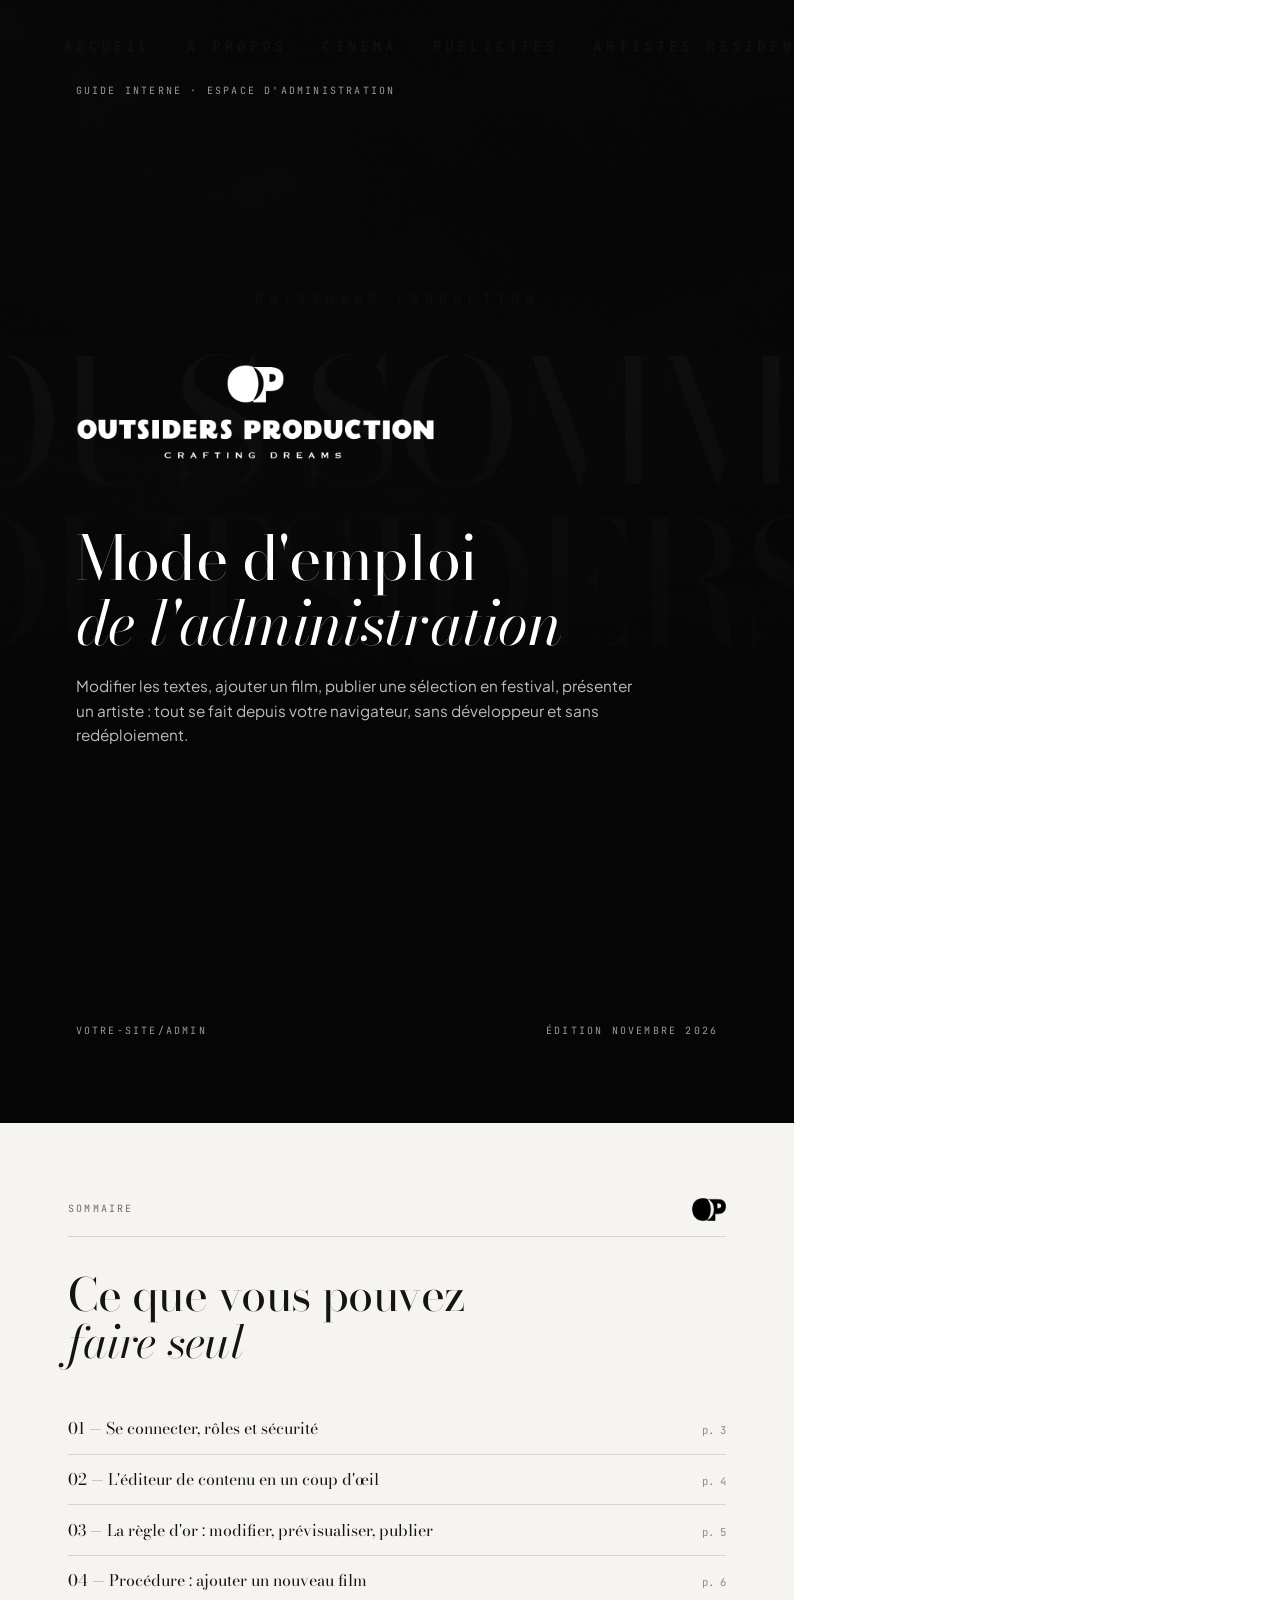
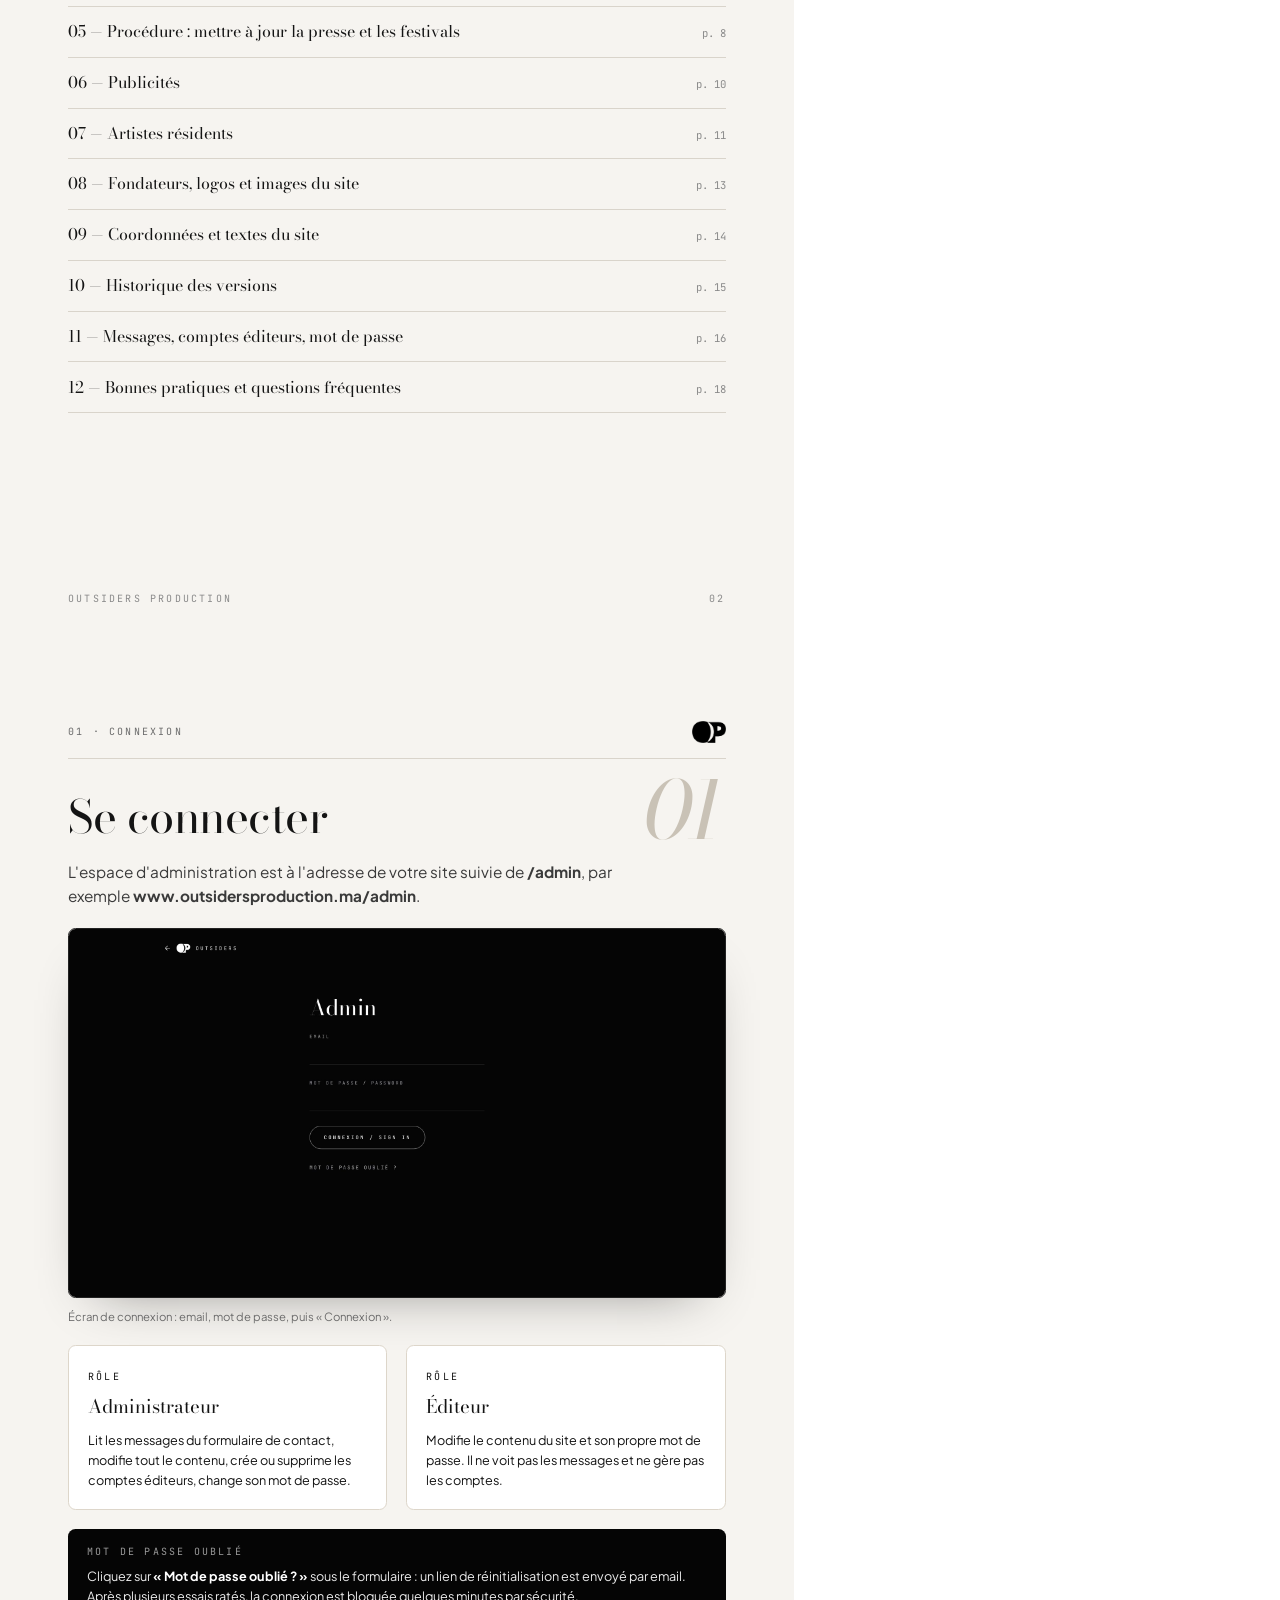
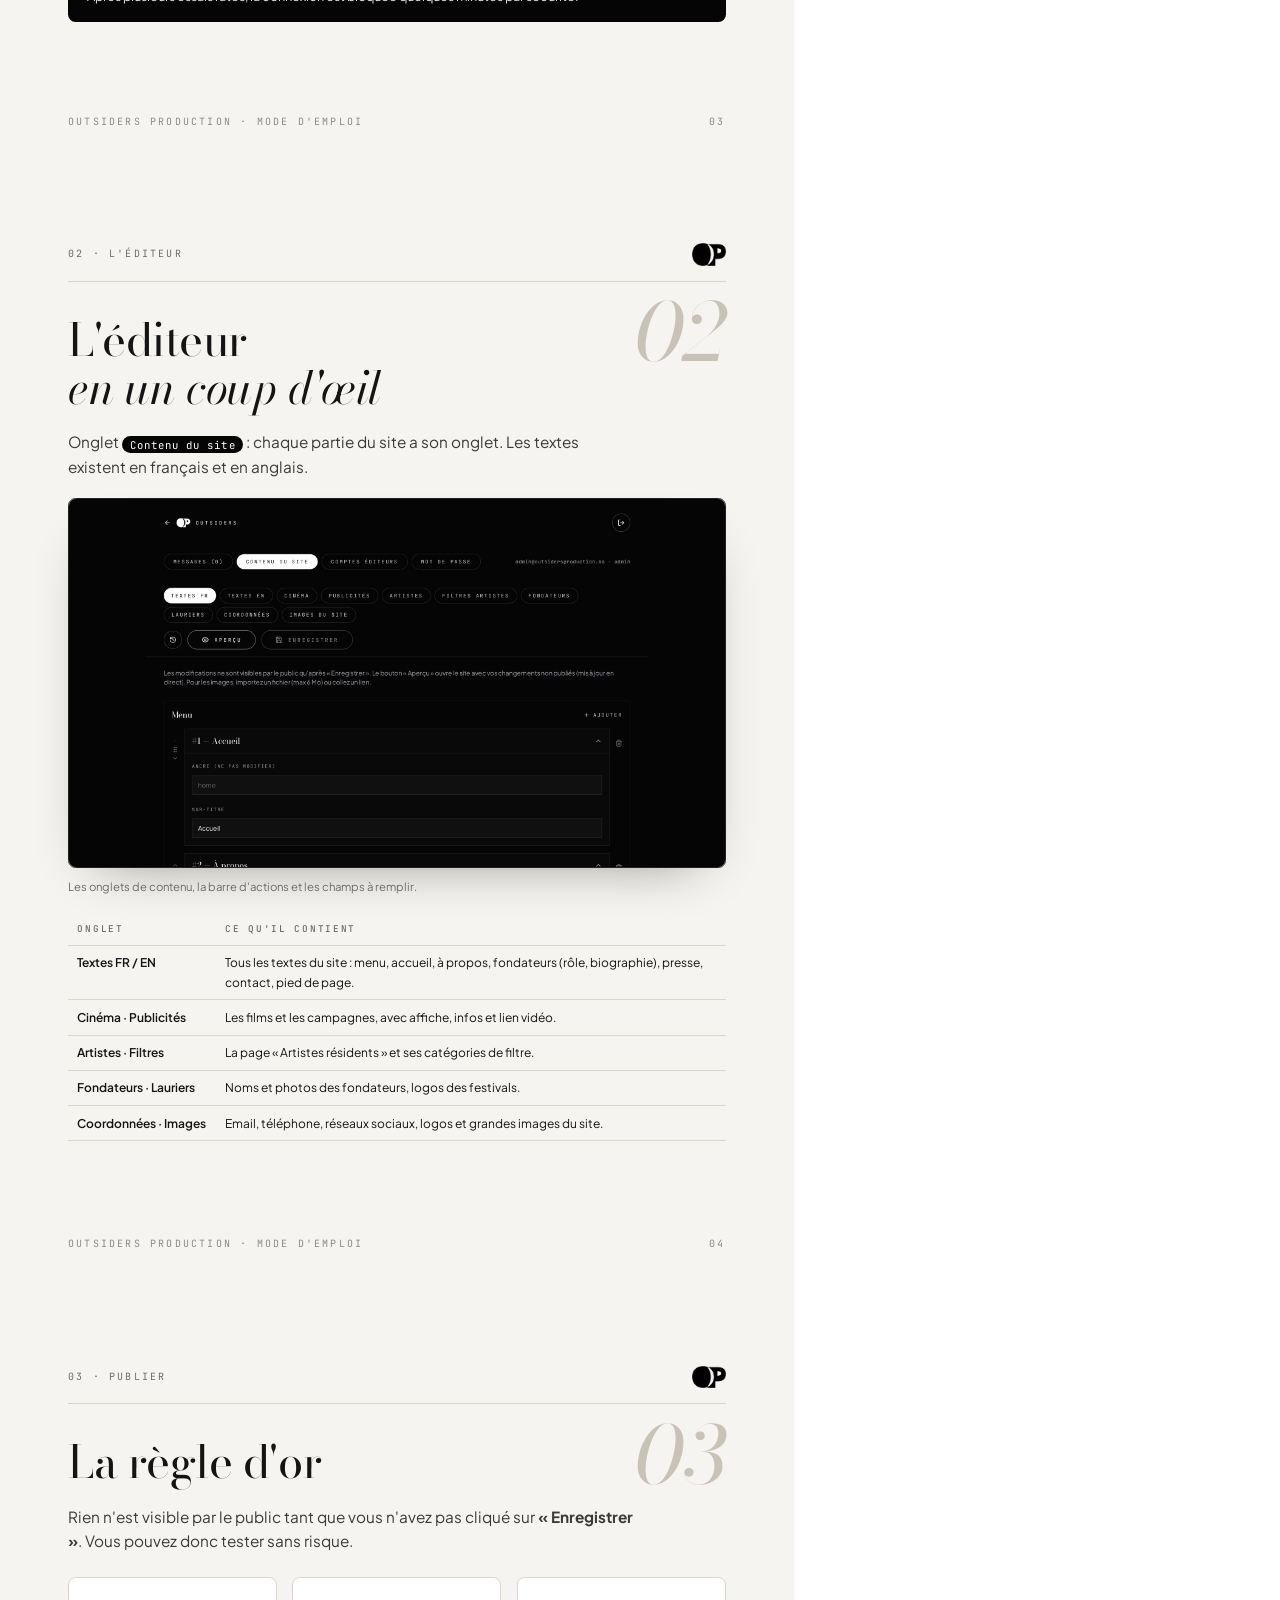
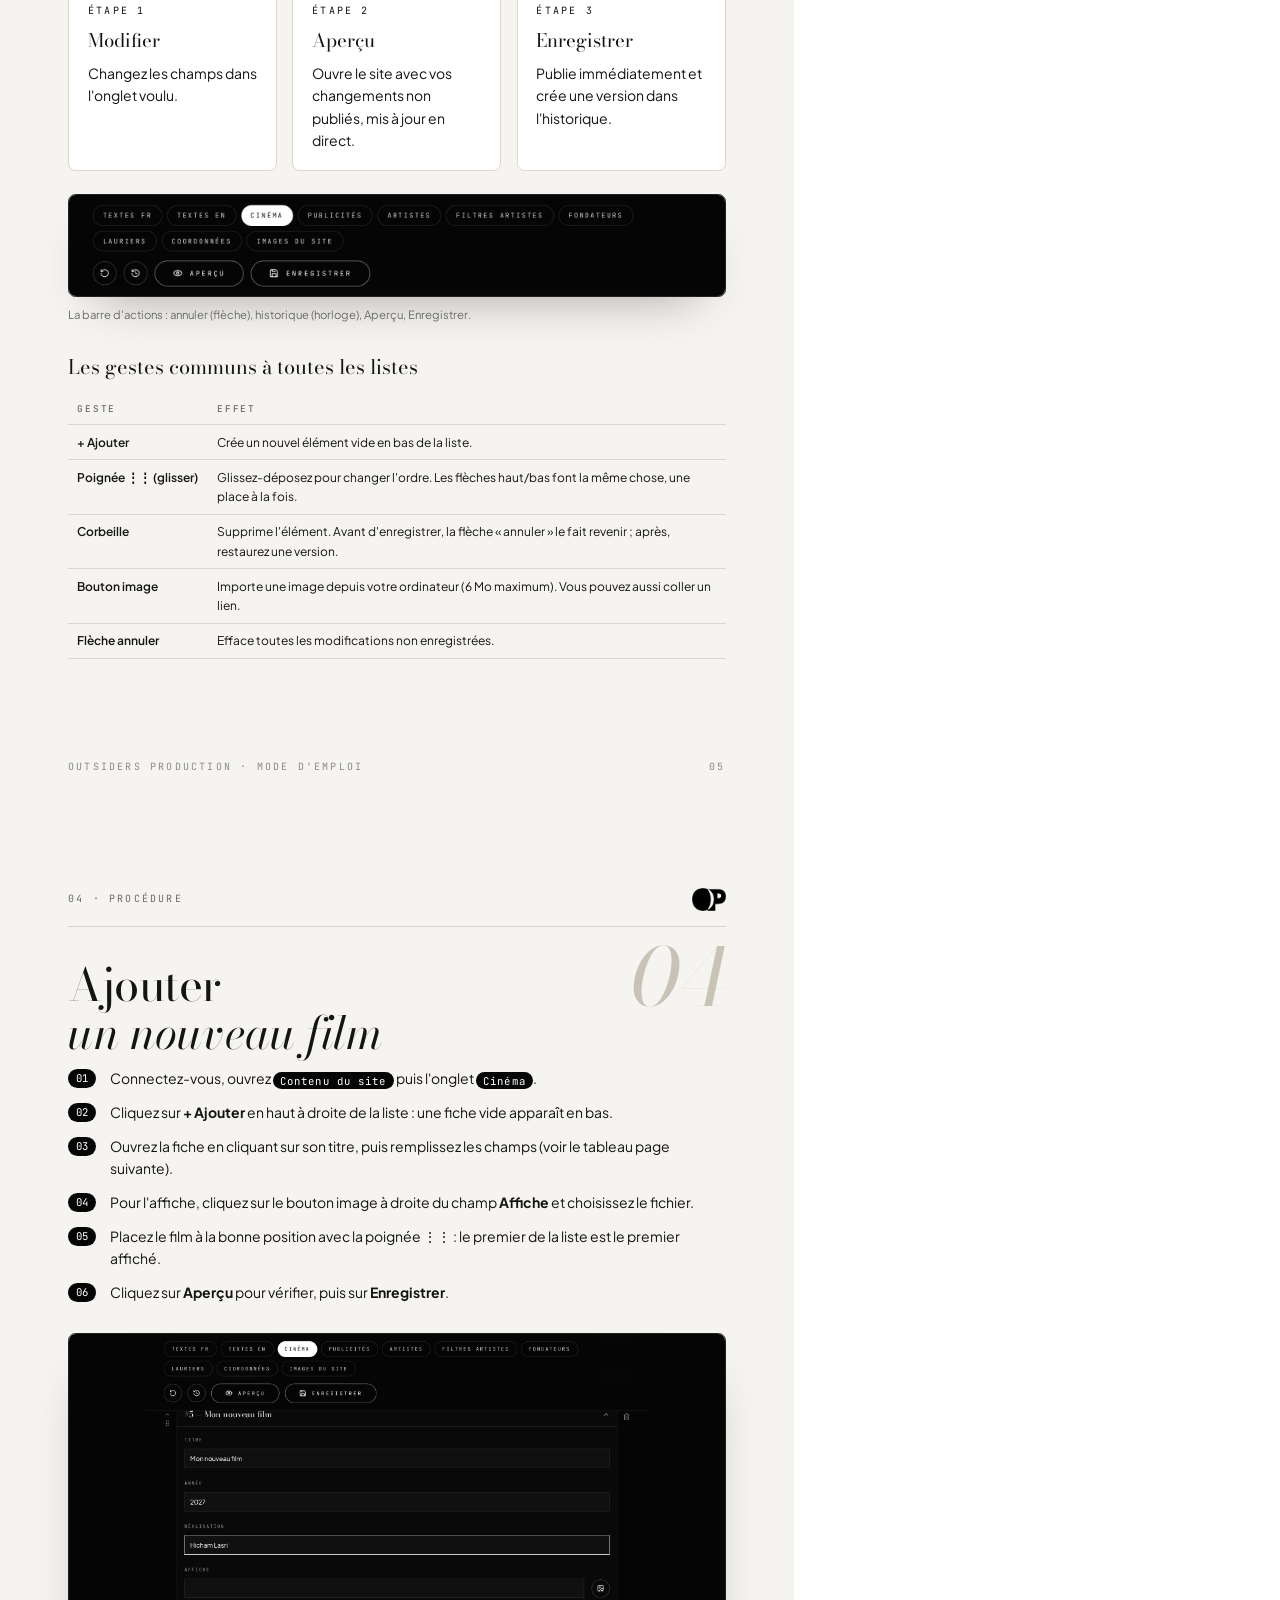
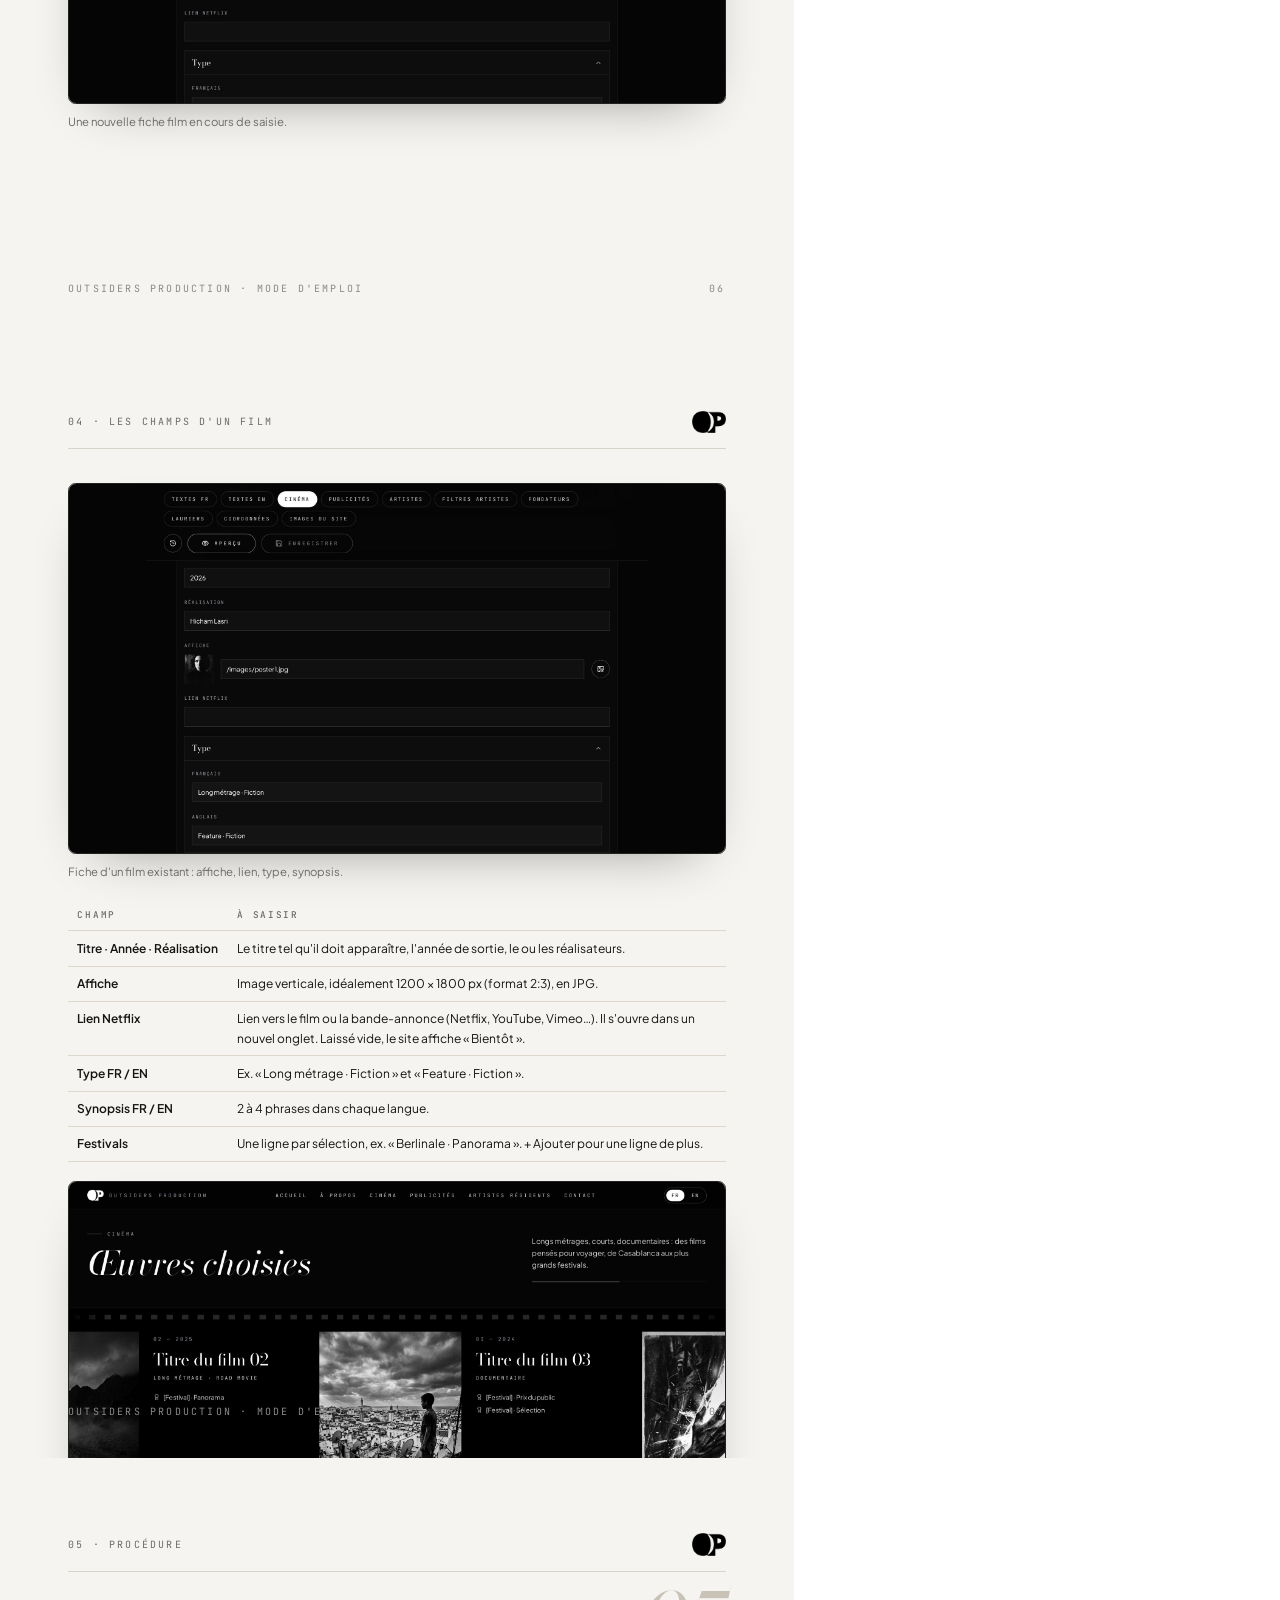
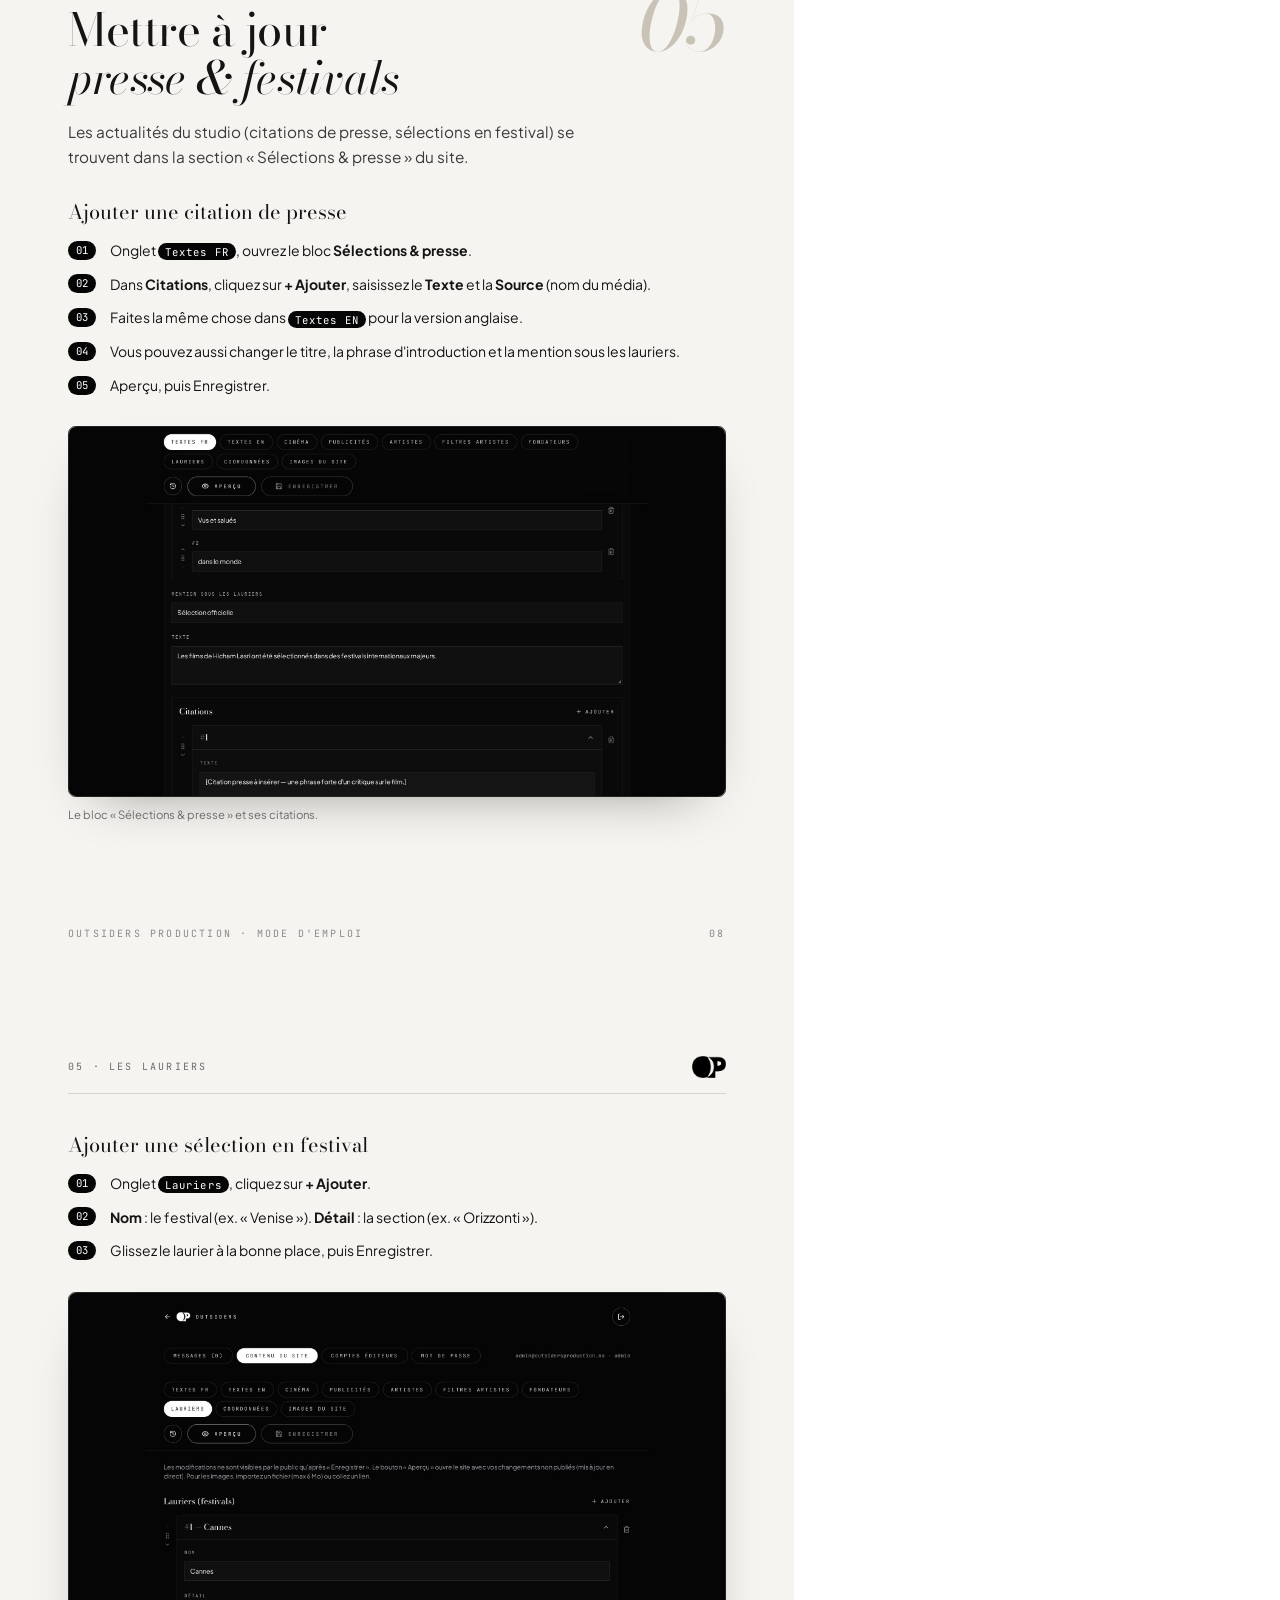
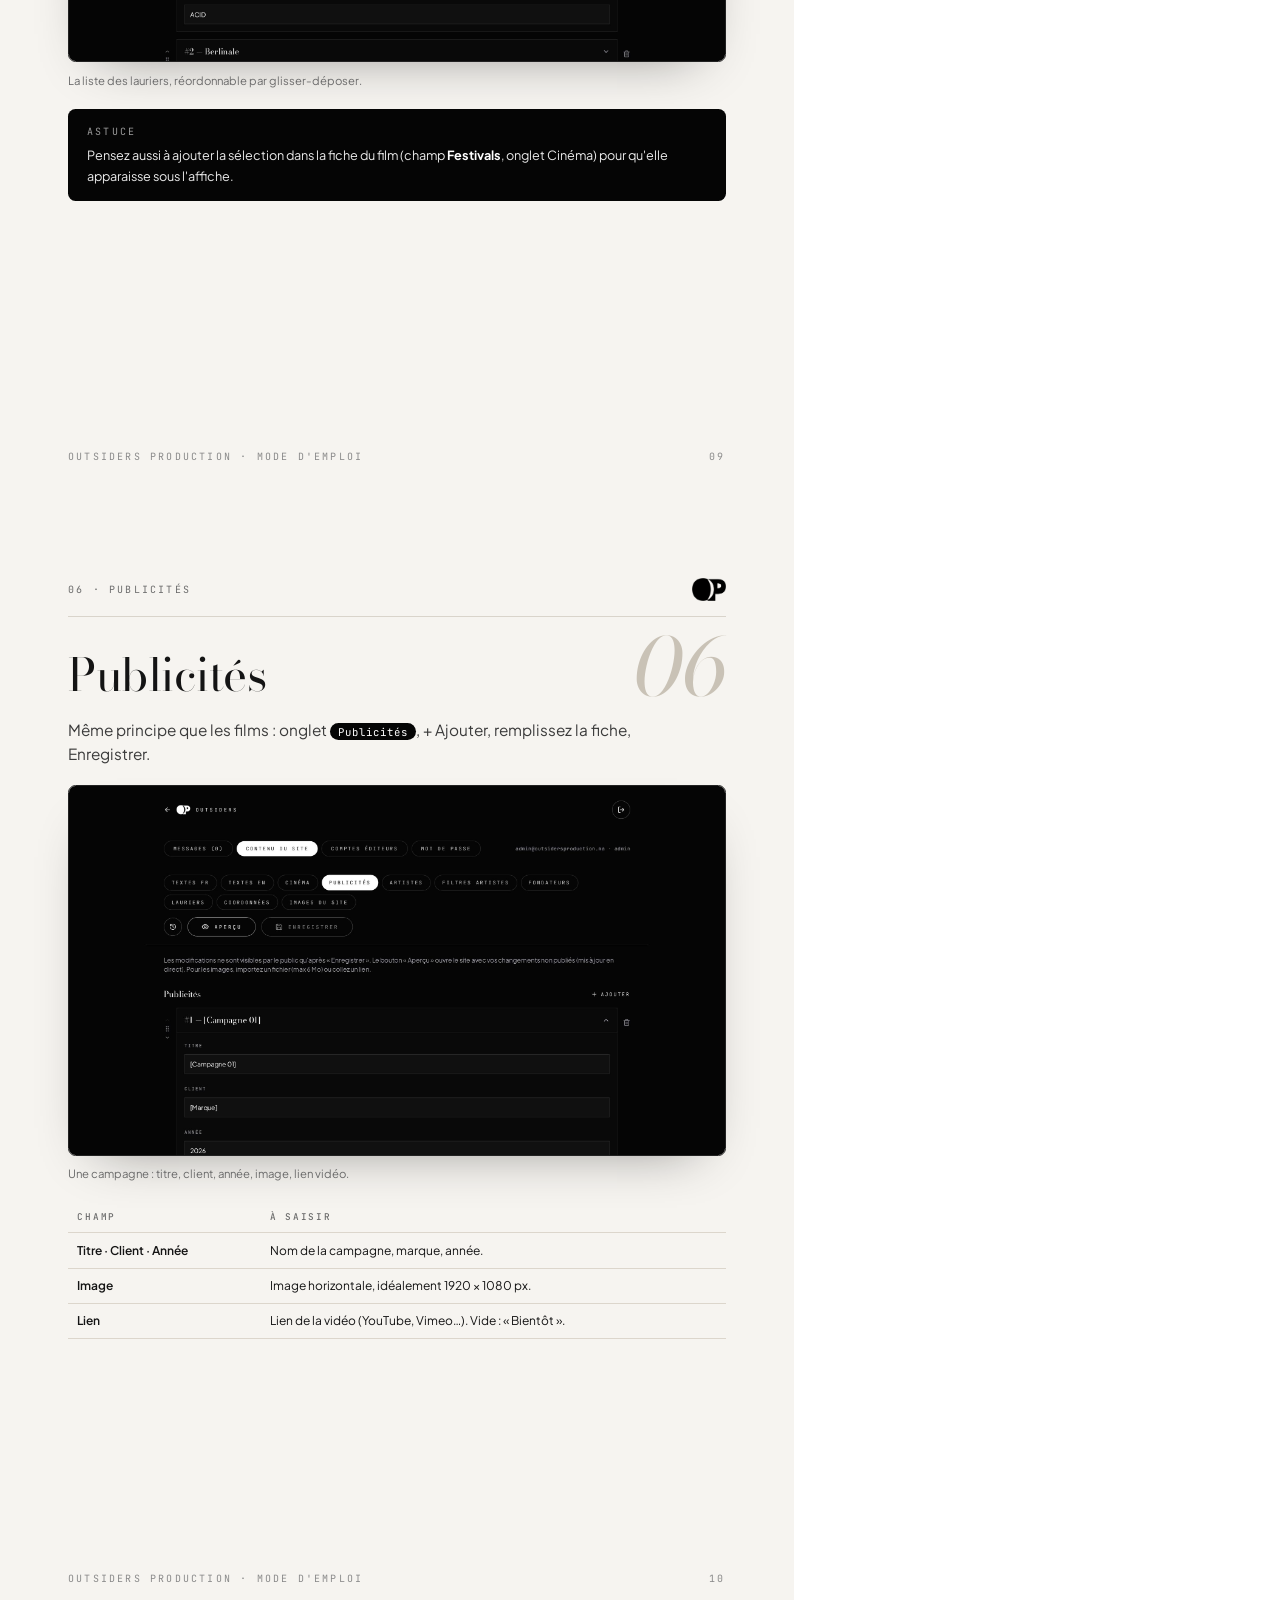
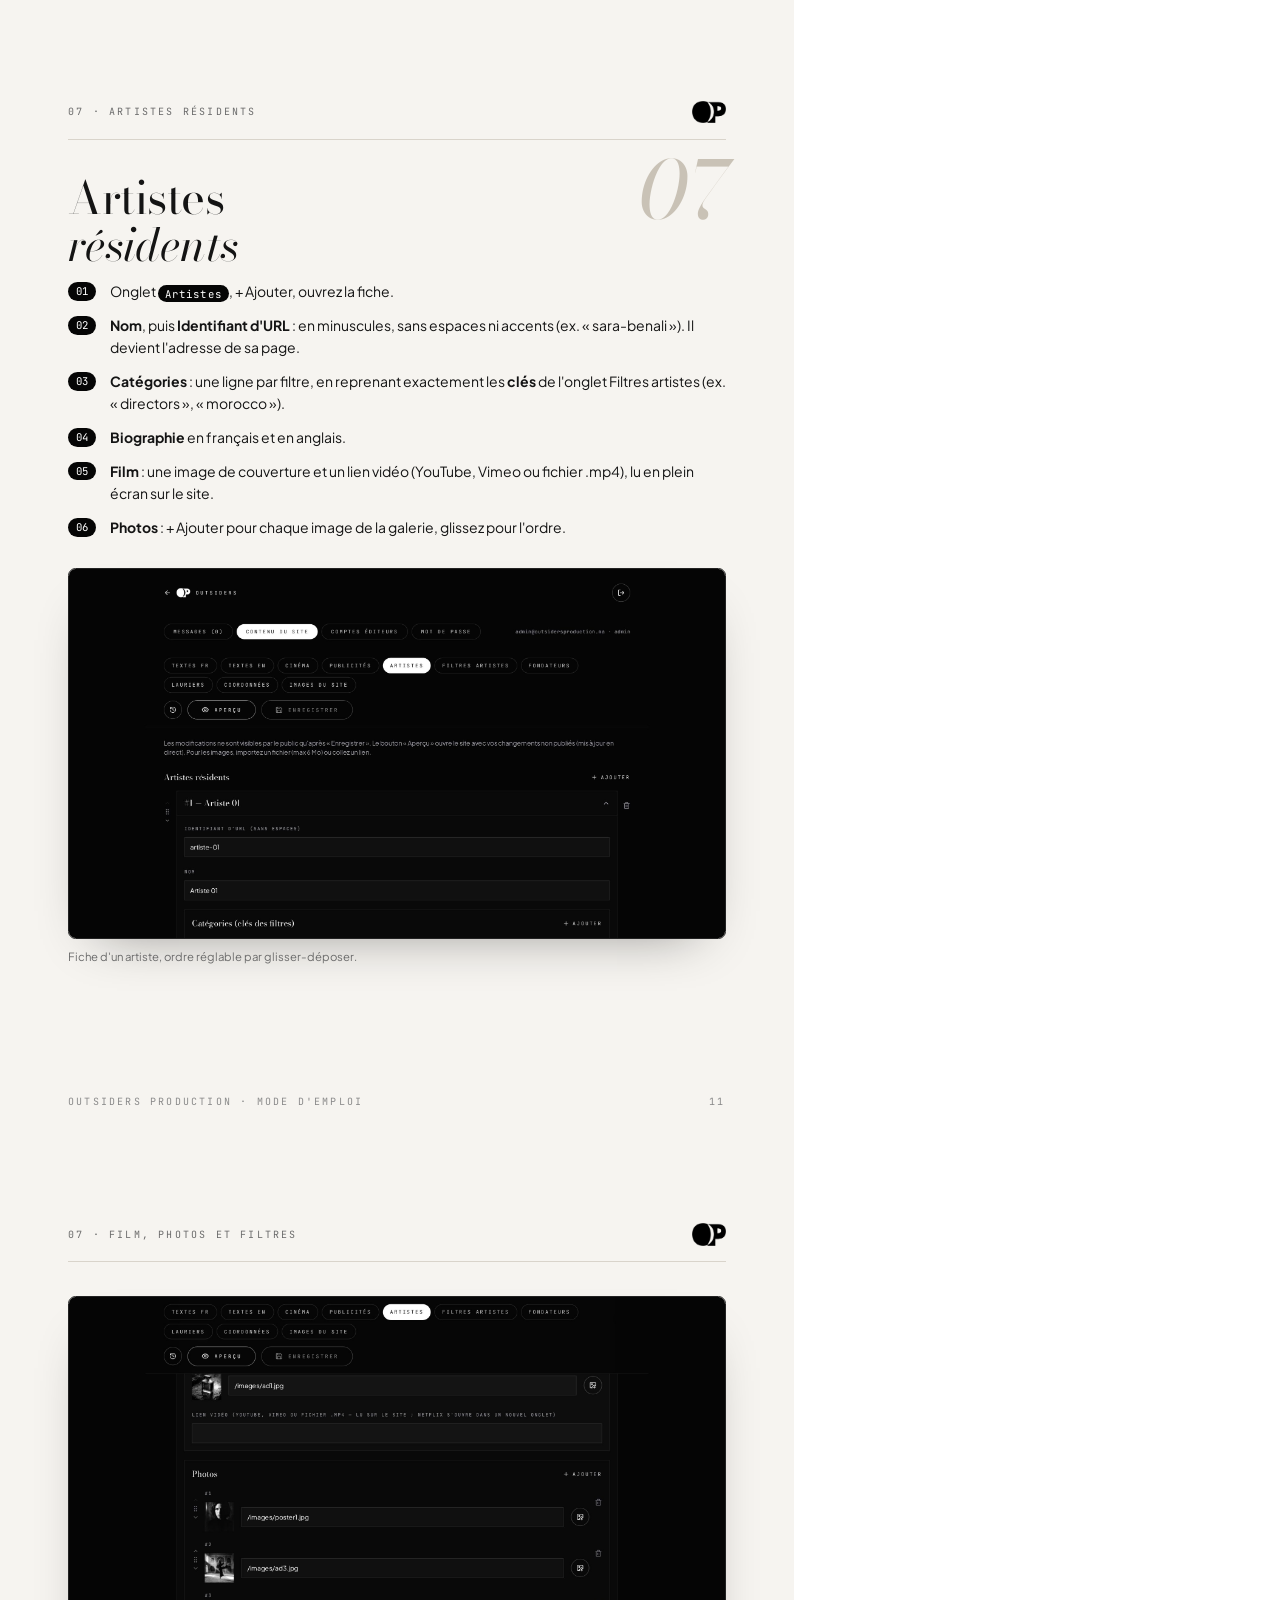
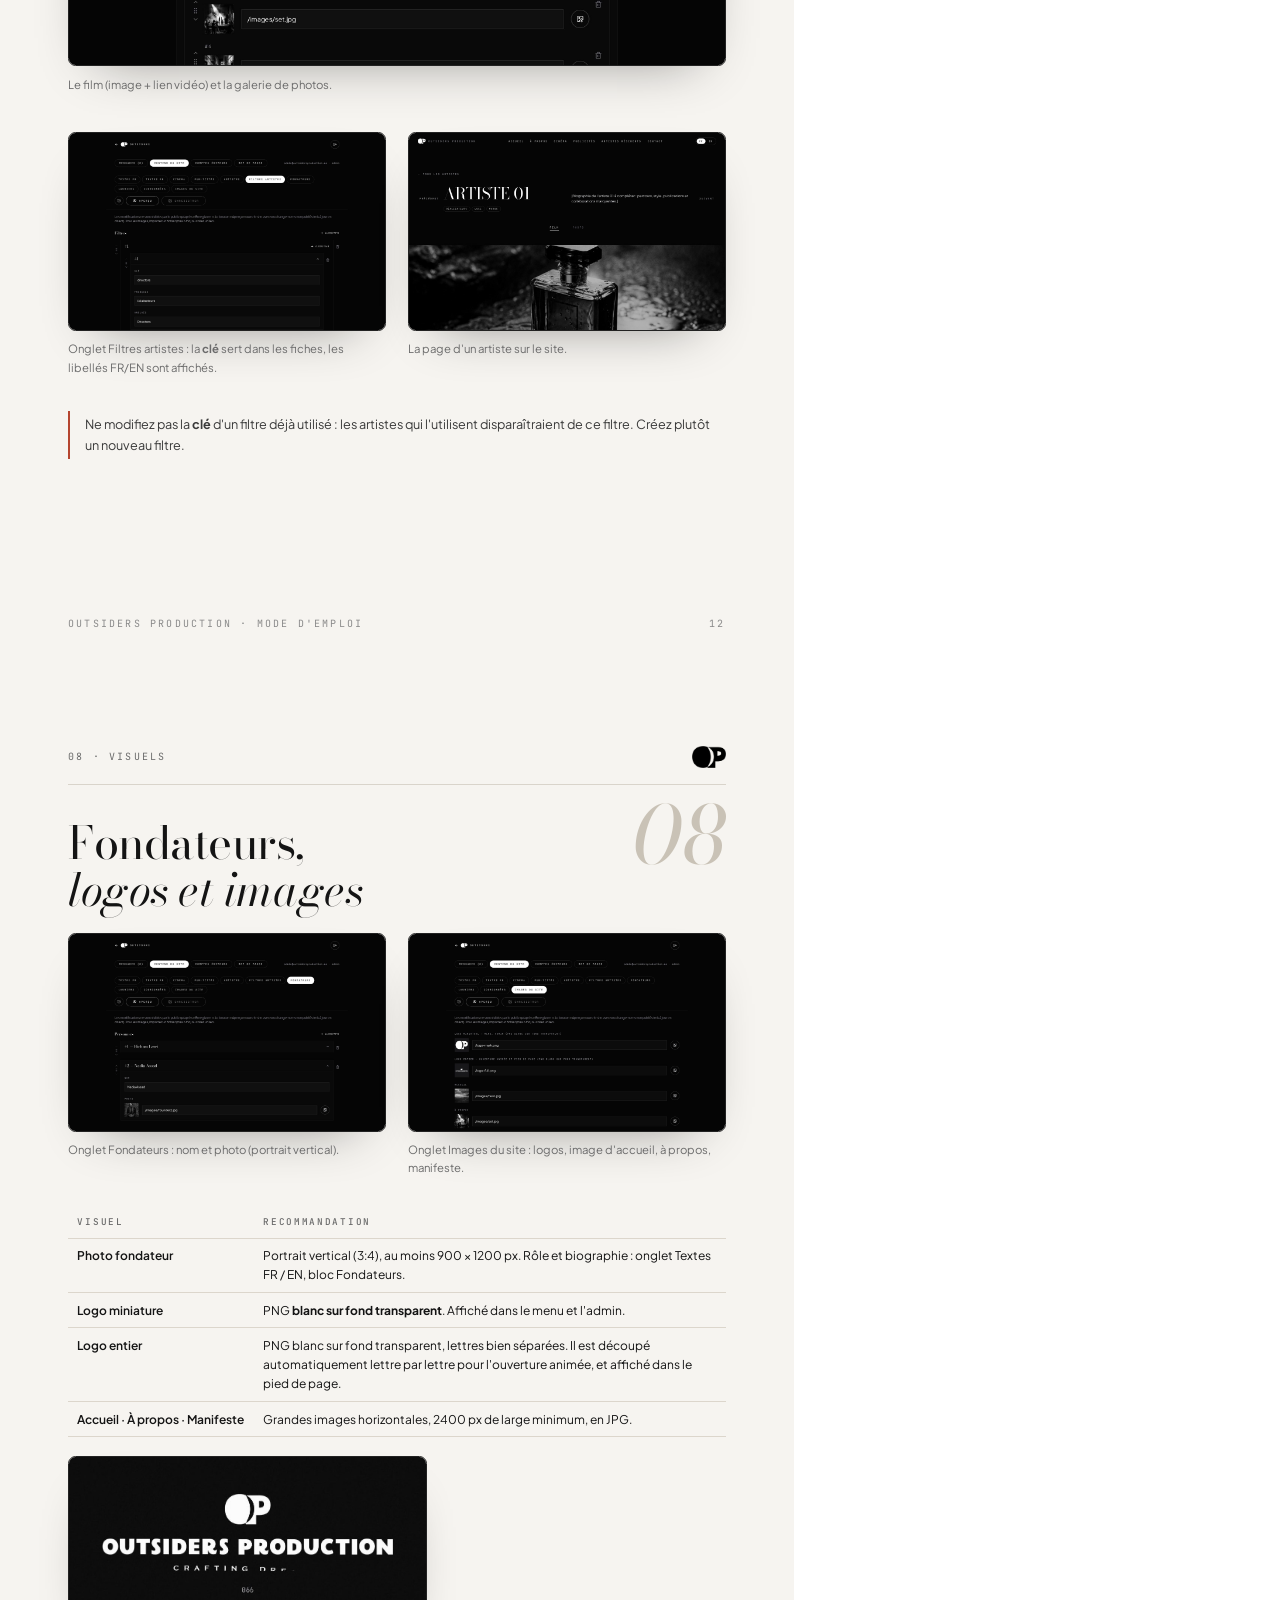
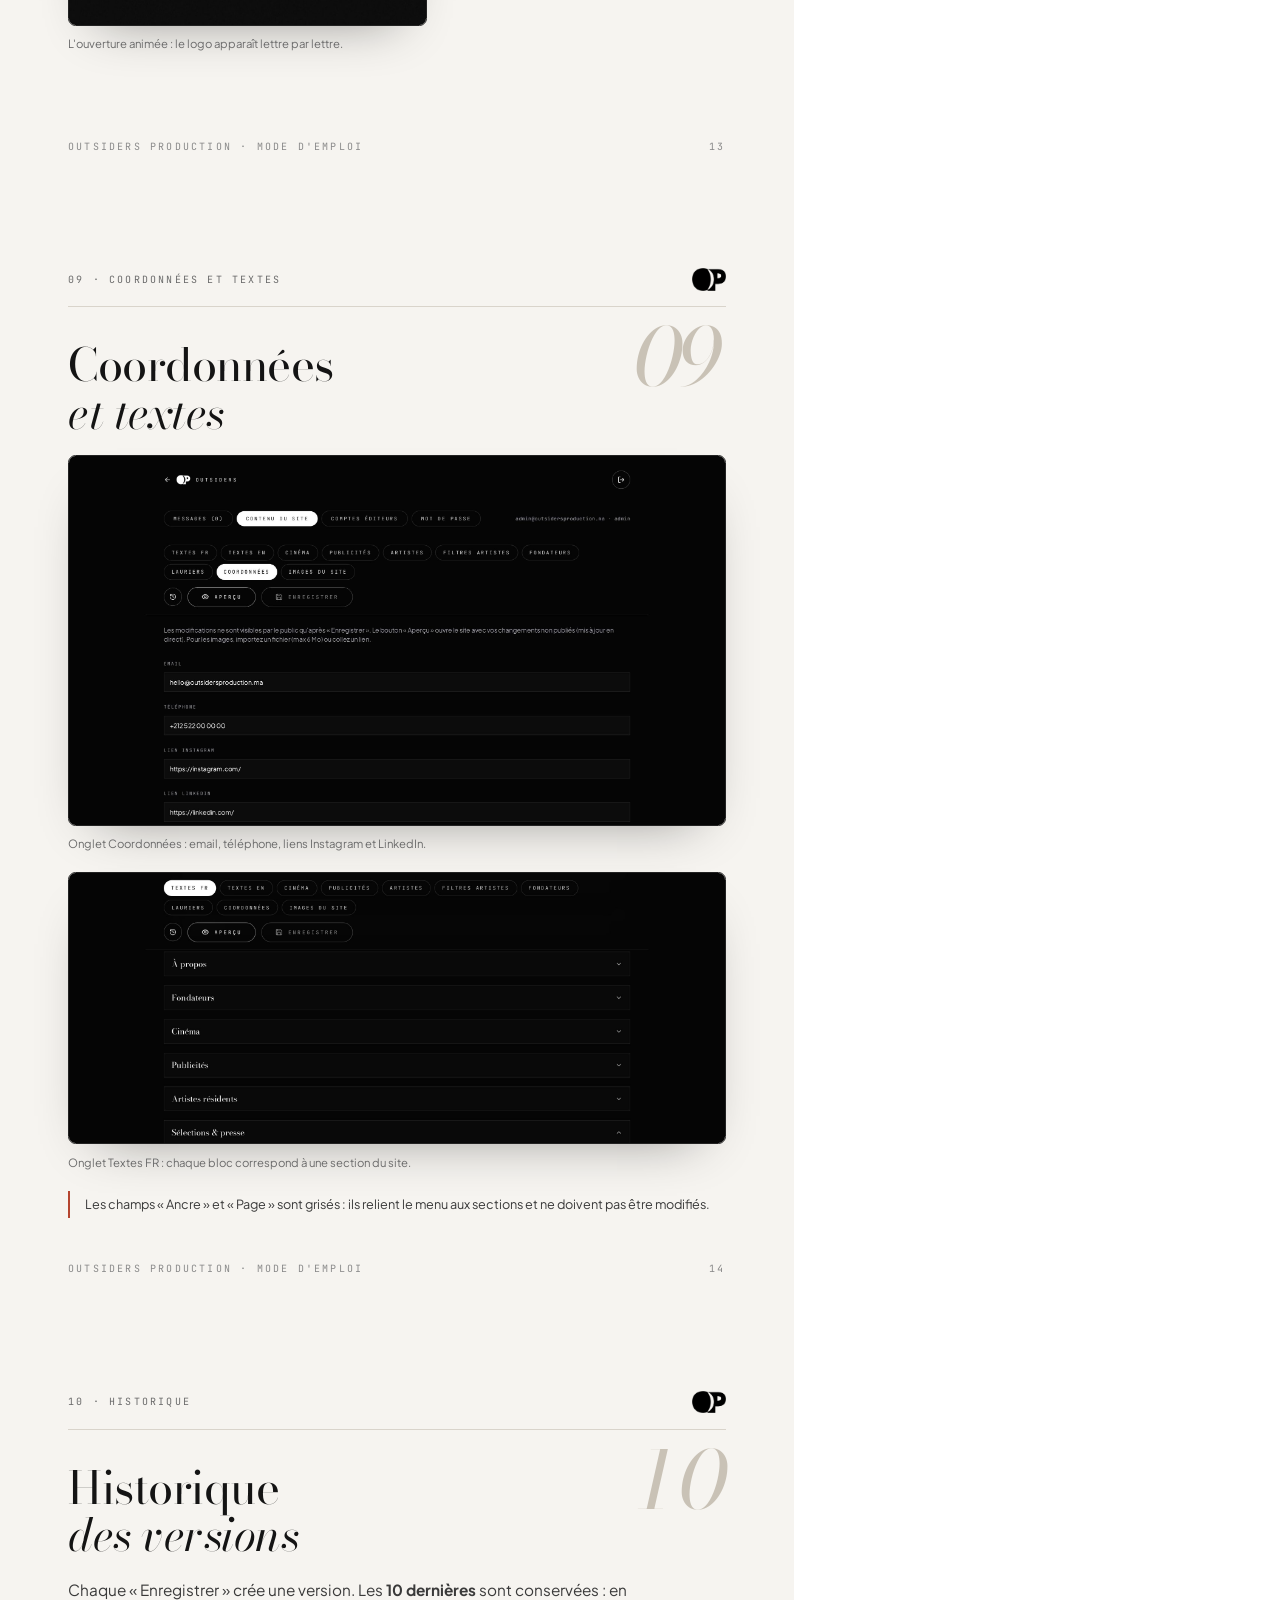
==== docs/guide/guide.html @ 8cf21466 "## Mode d'emploi de l'administration (PDF, 18 pages) - J'ai créé un guide illustré avec de vraies ca" ====
<!doctype html>
<html lang="fr">
<head>
<meta charset="utf-8" />
<title>Outsiders Production — Mode d'emploi de l'administration</title>
<link href="https://fonts.googleapis.com/css2?family=Bodoni+Moda:ital,opsz,wght@0,6..96,400..700;1,6..96,400..700&family=JetBrains+Mono:wght@400;500&family=Plus+Jakarta+Sans:wght@300;400;500;600&display=swap" rel="stylesheet" />
<style>
  @page { size: A4; margin: 0; }
  * { box-sizing: border-box; margin: 0; padding: 0; }
  html, body { -webkit-print-color-adjust: exact; print-color-adjust: exact; }
  body { font-family: "Plus Jakarta Sans", sans-serif; color: #141414; background: #fff; font-size: 10.5pt; line-height: 1.6; }
  .page { width: 210mm; height: 297mm; padding: 20mm 18mm 18mm; position: relative; overflow: hidden; page-break-after: always; background: #f6f4f0; }
  .page.dark { background: #050505; color: #f2f2f2; }
  .mono { font-family: "JetBrains Mono", monospace; text-transform: uppercase; letter-spacing: .22em; font-size: 7.5pt; }
  .serif { font-family: "Bodoni Moda", serif; }
  h1 { font-family: "Bodoni Moda", serif; font-weight: 400; font-size: 34pt; line-height: 1.05; letter-spacing: -.01em; }
  h1 em { font-style: italic; }
  h2 { font-family: "Bodoni Moda", serif; font-weight: 400; font-size: 15pt; margin: 7mm 0 3mm; }
  p { margin: 0 0 3mm; }
  .lead { font-size: 11.5pt; color: #3a3a3a; max-width: 150mm; margin-top: 5mm; }
  .head { display: flex; justify-content: space-between; align-items: center; border-bottom: 1px solid #d9d4cb; padding-bottom: 4mm; margin-bottom: 9mm; color: #6b6b6b; }
  .head img { height: 6mm; filter: invert(1); }
  .num { font-family: "Bodoni Moda", serif; font-style: italic; font-size: 60pt; line-height: 1; color: #c9c2b6; position: absolute; right: 18mm; top: 33mm; }
  .foot { position: absolute; bottom: 10mm; left: 18mm; right: 18mm; display: flex; justify-content: space-between; color: #8a8a8a; }
  figure { margin: 5mm 0; }
  figure img { width: 100%; max-height: 98mm; object-fit: cover; object-position: top; display: block; border-radius: 2mm; box-shadow: 0 6mm 14mm -8mm rgba(0,0,0,.45); border: 1px solid #222; }
  figcaption { margin-top: 2.5mm; color: #6b6b6b; font-size: 8.5pt; }
  .two { display: grid; grid-template-columns: 1fr 1fr; gap: 6mm; }
  .steps { counter-reset: s; list-style: none; margin: 3mm 0; }
  .steps li { counter-increment: s; position: relative; padding: 0 0 3mm 11mm; }
  .steps li::before { content: counter(s, decimal-leading-zero); position: absolute; left: 0; top: .5mm; font-family: "JetBrains Mono", monospace; font-size: 8pt; color: #fff; background: #050505; border-radius: 99px; width: 7.5mm; height: 5mm; text-align: center; line-height: 5mm; }
  .tip { background: #050505; color: #eaeaea; padding: 4mm 5mm; border-radius: 2mm; font-size: 9.5pt; margin: 4mm 0; }
  .tip b { color: #fff; }
  .tip .mono { color: #9a9a9a; display: block; margin-bottom: 1.5mm; }
  .warn { border-left: 2px solid #b5452f; padding: 1mm 0 1mm 4mm; color: #3a3a3a; font-size: 9.5pt; margin: 4mm 0; }
  table { width: 100%; border-collapse: collapse; font-size: 9pt; margin: 3mm 0; }
  td, th { text-align: left; padding: 2mm 2.5mm; border-bottom: 1px solid #dcd6cc; vertical-align: top; }
  th { font-family: "JetBrains Mono", monospace; font-weight: 500; font-size: 7pt; letter-spacing: .18em; text-transform: uppercase; color: #6b6b6b; }
  td:first-child { font-weight: 600; white-space: nowrap; }
  .kbd { font-family: "JetBrains Mono", monospace; font-size: 8pt; background: #050505; color: #fff; padding: .4mm 2mm; border-radius: 99px; letter-spacing: .1em; white-space: nowrap; }
  /* cover */
  .cover { display: flex; flex-direction: column; justify-content: space-between; padding: 22mm 20mm; }
  .cover .bg { position: absolute; inset: 0; background: url(shots/00_site.jpg) center/cover; opacity: .16; filter: grayscale(1); }
  .cover .veil { position: absolute; inset: 0; background: linear-gradient(180deg, rgba(5,5,5,.6), #050505 75%); }
  .cover > * { position: relative; }
  .cover h1 { font-size: 46pt; color: #fff; }
  .cover .logo { width: 95mm; }
  .toc { list-style: none; margin-top: 10mm; }
  .toc li { display: flex; justify-content: space-between; align-items: baseline; padding: 3.2mm 0; border-bottom: 1px solid #d9d4cb; font-size: 12pt; }
  .toc li span:first-child { font-family: "Bodoni Moda", serif; }
  .toc li span:last-child { font-family: "JetBrains Mono", monospace; font-size: 8pt; color: #8a8a8a; }
  .flow { display: grid; grid-template-columns: repeat(3, 1fr); gap: 4mm; margin: 6mm 0; }
  .flow div { background: #fff; border: 1px solid #ddd6ca; border-radius: 2mm; padding: 5mm; }
  .flow b { font-family: "Bodoni Moda", serif; font-weight: 400; font-size: 14pt; display: block; margin: 2mm 0 1.5mm; }
  .roles { display: grid; grid-template-columns: 1fr 1fr; gap: 5mm; margin: 5mm 0; }
  .roles div { border: 1px solid #ddd6ca; background: #fff; border-radius: 2mm; padding: 5mm; font-size: 9.5pt; }
  .roles b { font-family: "Bodoni Moda", serif; font-weight: 400; font-size: 14pt; display: block; margin: 2mm 0; }
</style>
</head>
<body>

<!-- COUVERTURE -->
<section class="page dark cover">
  <div class="bg"></div><div class="veil"></div>
  <div class="mono" style="color:#9a9a9a">Guide interne · Espace d'administration</div>
  <div>
    <img class="logo" src="../../frontend/public/logo-full.png" alt="Outsiders Production" />
    <h1 style="margin-top:16mm">Mode d'emploi<br /><em>de l'administration</em></h1>
    <p class="lead" style="color:#bdbdbd">Modifier les textes, ajouter un film, publier une sélection en festival, présenter un artiste : tout se fait depuis votre navigateur, sans développeur et sans redéploiement.</p>
  </div>
  <div style="display:flex;justify-content:space-between" class="mono"><span style="color:#9a9a9a">votre-site/admin</span><span style="color:#9a9a9a">Édition novembre 2026</span></div>
</section>

<!-- SOMMAIRE -->
<section class="page">
  <div class="head mono"><span>Sommaire</span><img src="../../frontend/public/logo-mark.png" alt="" /></div>
  <h1>Ce que vous pouvez<br /><em>faire seul</em></h1>
  <ul class="toc">
    <li><span>01 — Se connecter, rôles et sécurité</span><span>p. 3</span></li>
    <li><span>02 — L'éditeur de contenu en un coup d'œil</span><span>p. 4</span></li>
    <li><span>03 — La règle d'or : modifier, prévisualiser, publier</span><span>p. 5</span></li>
    <li><span>04 — Procédure : ajouter un nouveau film</span><span>p. 6</span></li>
    <li><span>05 — Procédure : mettre à jour la presse et les festivals</span><span>p. 8</span></li>
    <li><span>06 — Publicités</span><span>p. 10</span></li>
    <li><span>07 — Artistes résidents</span><span>p. 11</span></li>
    <li><span>08 — Fondateurs, logos et images du site</span><span>p. 13</span></li>
    <li><span>09 — Coordonnées et textes du site</span><span>p. 14</span></li>
    <li><span>10 — Historique des versions</span><span>p. 15</span></li>
    <li><span>11 — Messages, comptes éditeurs, mot de passe</span><span>p. 16</span></li>
    <li><span>12 — Bonnes pratiques et questions fréquentes</span><span>p. 18</span></li>
  </ul>
  <div class="foot mono"><span>Outsiders Production</span><span>02</span></div>
</section>

<!-- 01 CONNEXION -->
<section class="page">
  <div class="head mono"><span>01 · Connexion</span><img src="../../frontend/public/logo-mark.png" alt="" /></div>
  <span class="num">01</span>
  <h1>Se connecter</h1>
  <p class="lead">L'espace d'administration est à l'adresse de votre site suivie de <b>/admin</b>, par exemple <b>www.outsidersproduction.ma/admin</b>.</p>
  <figure><img src="shots/01_login.jpg" alt="" /><figcaption>Écran de connexion : email, mot de passe, puis « Connexion ».</figcaption></figure>
  <div class="roles">
    <div><span class="mono">Rôle</span><b>Administrateur</b>Lit les messages du formulaire de contact, modifie tout le contenu, crée ou supprime les comptes éditeurs, change son mot de passe.</div>
    <div><span class="mono">Rôle</span><b>Éditeur</b>Modifie le contenu du site et son propre mot de passe. Il ne voit pas les messages et ne gère pas les comptes.</div>
  </div>
  <div class="tip"><span class="mono">Mot de passe oublié</span>Cliquez sur <b>« Mot de passe oublié ? »</b> sous le formulaire : un lien de réinitialisation est envoyé par email. Après plusieurs essais ratés, la connexion est bloquée quelques minutes par sécurité.</div>
  <div class="foot mono"><span>Outsiders Production · Mode d'emploi</span><span>03</span></div>
</section>

<!-- 02 EDITEUR -->
<section class="page">
  <div class="head mono"><span>02 · L'éditeur</span><img src="../../frontend/public/logo-mark.png" alt="" /></div>
  <span class="num">02</span>
  <h1>L'éditeur<br /><em>en un coup d'œil</em></h1>
  <p class="lead">Onglet <span class="kbd">Contenu du site</span> : chaque partie du site a son onglet. Les textes existent en français et en anglais.</p>
  <figure><img src="shots/03_contenu.jpg" alt="" /><figcaption>Les onglets de contenu, la barre d'actions et les champs à remplir.</figcaption></figure>
  <table>
    <tr><th>Onglet</th><th>Ce qu'il contient</th></tr>
    <tr><td>Textes FR / EN</td><td>Tous les textes du site : menu, accueil, à propos, fondateurs (rôle, biographie), presse, contact, pied de page.</td></tr>
    <tr><td>Cinéma · Publicités</td><td>Les films et les campagnes, avec affiche, infos et lien vidéo.</td></tr>
    <tr><td>Artistes · Filtres</td><td>La page « Artistes résidents » et ses catégories de filtre.</td></tr>
    <tr><td>Fondateurs · Lauriers</td><td>Noms et photos des fondateurs, logos des festivals.</td></tr>
    <tr><td>Coordonnées · Images</td><td>Email, téléphone, réseaux sociaux, logos et grandes images du site.</td></tr>
  </table>
  <div class="foot mono"><span>Outsiders Production · Mode d'emploi</span><span>04</span></div>
</section>

<!-- 03 REGLE D'OR -->
<section class="page">
  <div class="head mono"><span>03 · Publier</span><img src="../../frontend/public/logo-mark.png" alt="" /></div>
  <span class="num">03</span>
  <h1>La règle d'or</h1>
  <p class="lead">Rien n'est visible par le public tant que vous n'avez pas cliqué sur <b>« Enregistrer »</b>. Vous pouvez donc tester sans risque.</p>
  <div class="flow">
    <div><span class="mono">Étape 1</span><b>Modifier</b>Changez les champs dans l'onglet voulu.</div>
    <div><span class="mono">Étape 2</span><b>Aperçu</b>Ouvre le site avec vos changements non publiés, mis à jour en direct.</div>
    <div><span class="mono">Étape 3</span><b>Enregistrer</b>Publie immédiatement et crée une version dans l'historique.</div>
  </div>
  <figure><img src="shots/07_save_bar.jpg" alt="" /><figcaption>La barre d'actions : annuler (flèche), historique (horloge), Aperçu, Enregistrer.</figcaption></figure>
  <h2>Les gestes communs à toutes les listes</h2>
  <table>
    <tr><th>Geste</th><th>Effet</th></tr>
    <tr><td>+ Ajouter</td><td>Crée un nouvel élément vide en bas de la liste.</td></tr>
    <tr><td>Poignée ⋮⋮ (glisser)</td><td>Glissez-déposez pour changer l'ordre. Les flèches haut/bas font la même chose, une place à la fois.</td></tr>
    <tr><td>Corbeille</td><td>Supprime l'élément. Avant d'enregistrer, la flèche « annuler » le fait revenir ; après, restaurez une version.</td></tr>
    <tr><td>Bouton image</td><td>Importe une image depuis votre ordinateur (6 Mo maximum). Vous pouvez aussi coller un lien.</td></tr>
    <tr><td>Flèche annuler</td><td>Efface toutes les modifications non enregistrées.</td></tr>
  </table>
  <div class="foot mono"><span>Outsiders Production · Mode d'emploi</span><span>05</span></div>
</section>

<!-- 04 AJOUTER UN FILM -->
<section class="page">
  <div class="head mono"><span>04 · Procédure</span><img src="../../frontend/public/logo-mark.png" alt="" /></div>
  <span class="num">04</span>
  <h1>Ajouter<br /><em>un nouveau film</em></h1>
  <ol class="steps">
    <li>Connectez-vous, ouvrez <span class="kbd">Contenu du site</span> puis l'onglet <span class="kbd">Cinéma</span>.</li>
    <li>Cliquez sur <b>+ Ajouter</b> en haut à droite de la liste : une fiche vide apparaît en bas.</li>
    <li>Ouvrez la fiche en cliquant sur son titre, puis remplissez les champs (voir le tableau page suivante).</li>
    <li>Pour l'affiche, cliquez sur le bouton image à droite du champ <b>Affiche</b> et choisissez le fichier.</li>
    <li>Placez le film à la bonne position avec la poignée ⋮⋮ : le premier de la liste est le premier affiché.</li>
    <li>Cliquez sur <b>Aperçu</b> pour vérifier, puis sur <b>Enregistrer</b>.</li>
  </ol>
  <figure><img src="shots/06_film_new.jpg" alt="" /><figcaption>Une nouvelle fiche film en cours de saisie.</figcaption></figure>
  <div class="foot mono"><span>Outsiders Production · Mode d'emploi</span><span>06</span></div>
</section>

<section class="page">
  <div class="head mono"><span>04 · Les champs d'un film</span><img src="../../frontend/public/logo-mark.png" alt="" /></div>
  <figure style="margin-top:0"><img src="shots/05_film_detail.jpg" alt="" /><figcaption>Fiche d'un film existant : affiche, lien, type, synopsis.</figcaption></figure>
  <table>
    <tr><th>Champ</th><th>À saisir</th></tr>
    <tr><td>Titre · Année · Réalisation</td><td>Le titre tel qu'il doit apparaître, l'année de sortie, le ou les réalisateurs.</td></tr>
    <tr><td>Affiche</td><td>Image verticale, idéalement 1200 × 1800 px (format 2:3), en JPG.</td></tr>
    <tr><td>Lien Netflix</td><td>Lien vers le film ou la bande-annonce (Netflix, YouTube, Vimeo…). Il s'ouvre dans un nouvel onglet. Laissé vide, le site affiche « Bientôt ».</td></tr>
    <tr><td>Type FR / EN</td><td>Ex. « Long métrage · Fiction » et « Feature · Fiction ».</td></tr>
    <tr><td>Synopsis FR / EN</td><td>2 à 4 phrases dans chaque langue.</td></tr>
    <tr><td>Festivals</td><td>Une ligne par sélection, ex. « Berlinale · Panorama ». + Ajouter pour une ligne de plus.</td></tr>
  </table>
  <figure><img src="shots/22_site_films.jpg" alt="" /><figcaption>Le résultat sur le site : la bande horizontale « Œuvres choisies ».</figcaption></figure>
  <div class="foot mono"><span>Outsiders Production · Mode d'emploi</span><span>07</span></div>
</section>

<!-- 05 PRESSE -->
<section class="page">
  <div class="head mono"><span>05 · Procédure</span><img src="../../frontend/public/logo-mark.png" alt="" /></div>
  <span class="num">05</span>
  <h1>Mettre à jour<br /><em>presse &amp; festivals</em></h1>
  <p class="lead">Les actualités du studio (citations de presse, sélections en festival) se trouvent dans la section « Sélections &amp; presse » du site.</p>
  <h2>Ajouter une citation de presse</h2>
  <ol class="steps">
    <li>Onglet <span class="kbd">Textes FR</span>, ouvrez le bloc <b>Sélections &amp; presse</b>.</li>
    <li>Dans <b>Citations</b>, cliquez sur <b>+ Ajouter</b>, saisissez le <b>Texte</b> et la <b>Source</b> (nom du média).</li>
    <li>Faites la même chose dans <span class="kbd">Textes EN</span> pour la version anglaise.</li>
    <li>Vous pouvez aussi changer le titre, la phrase d'introduction et la mention sous les lauriers.</li>
    <li>Aperçu, puis Enregistrer.</li>
  </ol>
  <figure><img src="shots/15b_presse_quotes.jpg" alt="" /><figcaption>Le bloc « Sélections &amp; presse » et ses citations.</figcaption></figure>
  <div class="foot mono"><span>Outsiders Production · Mode d'emploi</span><span>08</span></div>
</section>

<section class="page">
  <div class="head mono"><span>05 · Les lauriers</span><img src="../../frontend/public/logo-mark.png" alt="" /></div>
  <h2 style="margin-top:0">Ajouter une sélection en festival</h2>
  <ol class="steps">
    <li>Onglet <span class="kbd">Lauriers</span>, cliquez sur <b>+ Ajouter</b>.</li>
    <li><b>Nom</b> : le festival (ex. « Venise »). <b>Détail</b> : la section (ex. « Orizzonti »).</li>
    <li>Glissez le laurier à la bonne place, puis Enregistrer.</li>
  </ol>
  <figure><img src="shots/11_lauriers.jpg" alt="" /><figcaption>La liste des lauriers, réordonnable par glisser-déposer.</figcaption></figure>
  <div class="tip"><span class="mono">Astuce</span>Pensez aussi à ajouter la sélection dans la fiche du film (champ <b>Festivals</b>, onglet Cinéma) pour qu'elle apparaisse sous l'affiche.</div>
  <div class="foot mono"><span>Outsiders Production · Mode d'emploi</span><span>09</span></div>
</section>

<!-- 06 PUBS -->
<section class="page">
  <div class="head mono"><span>06 · Publicités</span><img src="../../frontend/public/logo-mark.png" alt="" /></div>
  <span class="num">06</span>
  <h1>Publicités</h1>
  <p class="lead">Même principe que les films : onglet <span class="kbd">Publicités</span>, + Ajouter, remplissez la fiche, Enregistrer.</p>
  <figure><img src="shots/08_pubs.jpg" alt="" /><figcaption>Une campagne : titre, client, année, image, lien vidéo.</figcaption></figure>
  <table>
    <tr><th>Champ</th><th>À saisir</th></tr>
    <tr><td>Titre · Client · Année</td><td>Nom de la campagne, marque, année.</td></tr>
    <tr><td>Image</td><td>Image horizontale, idéalement 1920 × 1080 px.</td></tr>
    <tr><td>Lien</td><td>Lien de la vidéo (YouTube, Vimeo…). Vide : « Bientôt ».</td></tr>
  </table>
  <div class="foot mono"><span>Outsiders Production · Mode d'emploi</span><span>10</span></div>
</section>

<!-- 07 ARTISTES -->
<section class="page">
  <div class="head mono"><span>07 · Artistes résidents</span><img src="../../frontend/public/logo-mark.png" alt="" /></div>
  <span class="num">07</span>
  <h1>Artistes<br /><em>résidents</em></h1>
  <ol class="steps">
    <li>Onglet <span class="kbd">Artistes</span>, + Ajouter, ouvrez la fiche.</li>
    <li><b>Nom</b>, puis <b>Identifiant d'URL</b> : en minuscules, sans espaces ni accents (ex. « sara-benali »). Il devient l'adresse de sa page.</li>
    <li><b>Catégories</b> : une ligne par filtre, en reprenant exactement les <b>clés</b> de l'onglet Filtres artistes (ex. « directors », « morocco »).</li>
    <li><b>Biographie</b> en français et en anglais.</li>
    <li><b>Film</b> : une image de couverture et un lien vidéo (YouTube, Vimeo ou fichier .mp4), lu en plein écran sur le site.</li>
    <li><b>Photos</b> : + Ajouter pour chaque image de la galerie, glissez pour l'ordre.</li>
  </ol>
  <figure><img src="shots/09_artistes.jpg" alt="" /><figcaption>Fiche d'un artiste, ordre réglable par glisser-déposer.</figcaption></figure>
  <div class="foot mono"><span>Outsiders Production · Mode d'emploi</span><span>11</span></div>
</section>

<section class="page">
  <div class="head mono"><span>07 · Film, photos et filtres</span><img src="../../frontend/public/logo-mark.png" alt="" /></div>
  <figure style="margin-top:0"><img src="shots/10_artiste_photos.jpg" alt="" /><figcaption>Le film (image + lien vidéo) et la galerie de photos.</figcaption></figure>
  <div class="two">
    <figure><img src="shots/10b_filtres.jpg" alt="" /><figcaption>Onglet Filtres artistes : la <b>clé</b> sert dans les fiches, les libellés FR/EN sont affichés.</figcaption></figure>
    <figure><img src="shots/20_site_artiste_detail.jpg" alt="" /><figcaption>La page d'un artiste sur le site.</figcaption></figure>
  </div>
  <div class="warn">Ne modifiez pas la <b>clé</b> d'un filtre déjà utilisé : les artistes qui l'utilisent disparaîtraient de ce filtre. Créez plutôt un nouveau filtre.</div>
  <div class="foot mono"><span>Outsiders Production · Mode d'emploi</span><span>12</span></div>
</section>

<!-- 08 FONDATEURS LOGOS -->
<section class="page">
  <div class="head mono"><span>08 · Visuels</span><img src="../../frontend/public/logo-mark.png" alt="" /></div>
  <span class="num">08</span>
  <h1>Fondateurs,<br /><em>logos et images</em></h1>
  <div class="two">
    <figure><img src="shots/12_fondateurs.jpg" alt="" /><figcaption>Onglet Fondateurs : nom et photo (portrait vertical).</figcaption></figure>
    <figure><img src="shots/13_images.jpg" alt="" /><figcaption>Onglet Images du site : logos, image d'accueil, à propos, manifeste.</figcaption></figure>
  </div>
  <table>
    <tr><th>Visuel</th><th>Recommandation</th></tr>
    <tr><td>Photo fondateur</td><td>Portrait vertical (3:4), au moins 900 × 1200 px. Rôle et biographie : onglet Textes FR / EN, bloc Fondateurs.</td></tr>
    <tr><td>Logo miniature</td><td>PNG <b>blanc sur fond transparent</b>. Affiché dans le menu et l'admin.</td></tr>
    <tr><td>Logo entier</td><td>PNG blanc sur fond transparent, lettres bien séparées. Il est découpé automatiquement lettre par lettre pour l'ouverture animée, et affiché dans le pied de page.</td></tr>
    <tr><td>Accueil · À propos · Manifeste</td><td>Grandes images horizontales, 2400 px de large minimum, en JPG.</td></tr>
  </table>
  <figure style="width:95mm"><img src="shots/21_intro_crop.jpg" alt="" /><figcaption>L'ouverture animée : le logo apparaît lettre par lettre.</figcaption></figure>
  <div class="foot mono"><span>Outsiders Production · Mode d'emploi</span><span>13</span></div>
</section>

<!-- 09 COORDONNEES -->
<section class="page">
  <div class="head mono"><span>09 · Coordonnées et textes</span><img src="../../frontend/public/logo-mark.png" alt="" /></div>
  <span class="num">09</span>
  <h1>Coordonnées<br /><em>et textes</em></h1>
  <figure><img src="shots/14_contact.jpg" alt="" /><figcaption>Onglet Coordonnées : email, téléphone, liens Instagram et LinkedIn.</figcaption></figure>
  <figure><img src="shots/15_presse.jpg" alt="" style="max-height:72mm" /><figcaption>Onglet Textes FR : chaque bloc correspond à une section du site.</figcaption></figure>
  <div class="warn">Les champs « Ancre » et « Page » sont grisés : ils relient le menu aux sections et ne doivent pas être modifiés.</div>
  <div class="foot mono"><span>Outsiders Production · Mode d'emploi</span><span>14</span></div>
</section>

<!-- 10 VERSIONS -->
<section class="page">
  <div class="head mono"><span>10 · Historique</span><img src="../../frontend/public/logo-mark.png" alt="" /></div>
  <span class="num">10</span>
  <h1>Historique<br /><em>des versions</em></h1>
  <p class="lead">Chaque « Enregistrer » crée une version. Les <b>10 dernières</b> sont conservées : en cas d'erreur, revenez en arrière en un clic.</p>
  <ol class="steps">
    <li>Cliquez sur l'icône horloge dans la barre d'actions.</li>
    <li>Repérez la version à sa date, son heure et son auteur.</li>
    <li>Cliquez sur <b>Restaurer</b> et confirmez : cette version est publiée immédiatement.</li>
  </ol>
  <figure><img src="shots/16_versions.jpg" alt="" /><figcaption>Le panneau d'historique.</figcaption></figure>
  <div class="foot mono"><span>Outsiders Production · Mode d'emploi</span><span>15</span></div>
</section>

<!-- 11 MESSAGES COMPTES -->
<section class="page">
  <div class="head mono"><span>11 · Administration</span><img src="../../frontend/public/logo-mark.png" alt="" /></div>
  <span class="num">11</span>
  <h1>Messages</h1>
  <p class="lead">Réservé à l'administrateur. Chaque message du formulaire de contact arrive ici et est aussi envoyé par email.</p>
  <figure><img src="shots/02_messages.jpg" alt="" /><figcaption>Onglet Messages : nombre de non lus, marquer comme lu, supprimer.</figcaption></figure>
  <div class="foot mono"><span>Outsiders Production · Mode d'emploi</span><span>16</span></div>
</section>

<section class="page">
  <div class="head mono"><span>11 · Comptes et mot de passe</span><img src="../../frontend/public/logo-mark.png" alt="" /></div>
  <h2 style="margin-top:0">Créer un compte éditeur</h2>
  <ol class="steps">
    <li>Onglet <span class="kbd">Comptes éditeurs</span> : saisissez le nom, l'email et un mot de passe provisoire.</li>
    <li>Transmettez ces informations à la personne : elle pourra changer son mot de passe dans l'onglet Mot de passe.</li>
    <li>Pour retirer l'accès, cliquez sur la corbeille à côté du compte.</li>
  </ol>
  <figure><img src="shots/17_comptes.jpg" alt="" style="max-height:72mm" /><figcaption>Comptes éditeurs.</figcaption></figure>
  <figure><img src="shots/18_password.jpg" alt="" style="max-height:72mm" /><figcaption>Changer son mot de passe : l'actuel, puis le nouveau.</figcaption></figure>
  <div class="foot mono"><span>Outsiders Production · Mode d'emploi</span><span>17</span></div>
</section>

<!-- 12 FAQ -->
<section class="page">
  <div class="head mono"><span>12 · Bonnes pratiques</span><img src="../../frontend/public/logo-mark.png" alt="" /></div>
  <span class="num">12</span>
  <h1>Bonnes pratiques</h1>
  <table style="margin-top:8mm">
    <tr><th>Question</th><th>Réponse</th></tr>
    <tr><td>Je ne vois pas mes changements</td><td>Avez-vous cliqué sur « Enregistrer » ? Le bouton est grisé quand il n'y a rien à publier.</td></tr>
    <tr><td>Mon image ne s'importe pas</td><td>Elle dépasse 6 Mo. Réduisez-la (JPG, qualité 80 %) avant de l'importer.</td></tr>
    <tr><td>Le texte anglais n'a pas changé</td><td>Chaque langue se modifie séparément : Textes FR et Textes EN, ou les champs Français / Anglais d'une fiche.</td></tr>
    <tr><td>J'ai supprimé un film par erreur</td><td>Avant d'enregistrer : flèche « annuler ». Après : Historique → Restaurer.</td></tr>
    <tr><td>Une vidéo ne se lit pas</td><td>Vérifiez que le lien YouTube ou Vimeo est public. Les liens Netflix s'ouvrent toujours dans un nouvel onglet.</td></tr>
    <tr><td>L'ordre d'affichage</td><td>Celui de la liste dans l'admin : glissez avec la poignée ⋮⋮.</td></tr>
  </table>
  <div class="tip" style="margin-top:10mm"><span class="mono">À retenir</span><b>Modifier → Aperçu → Enregistrer.</b> Tant que vous n'avez pas enregistré, le site public ne change pas. Et l'historique garde toujours vos 10 dernières versions.</div>
  <div class="foot mono"><span>Outsiders Production · Mode d'emploi</span><span>18</span></div>
</section>

</body>
</html>
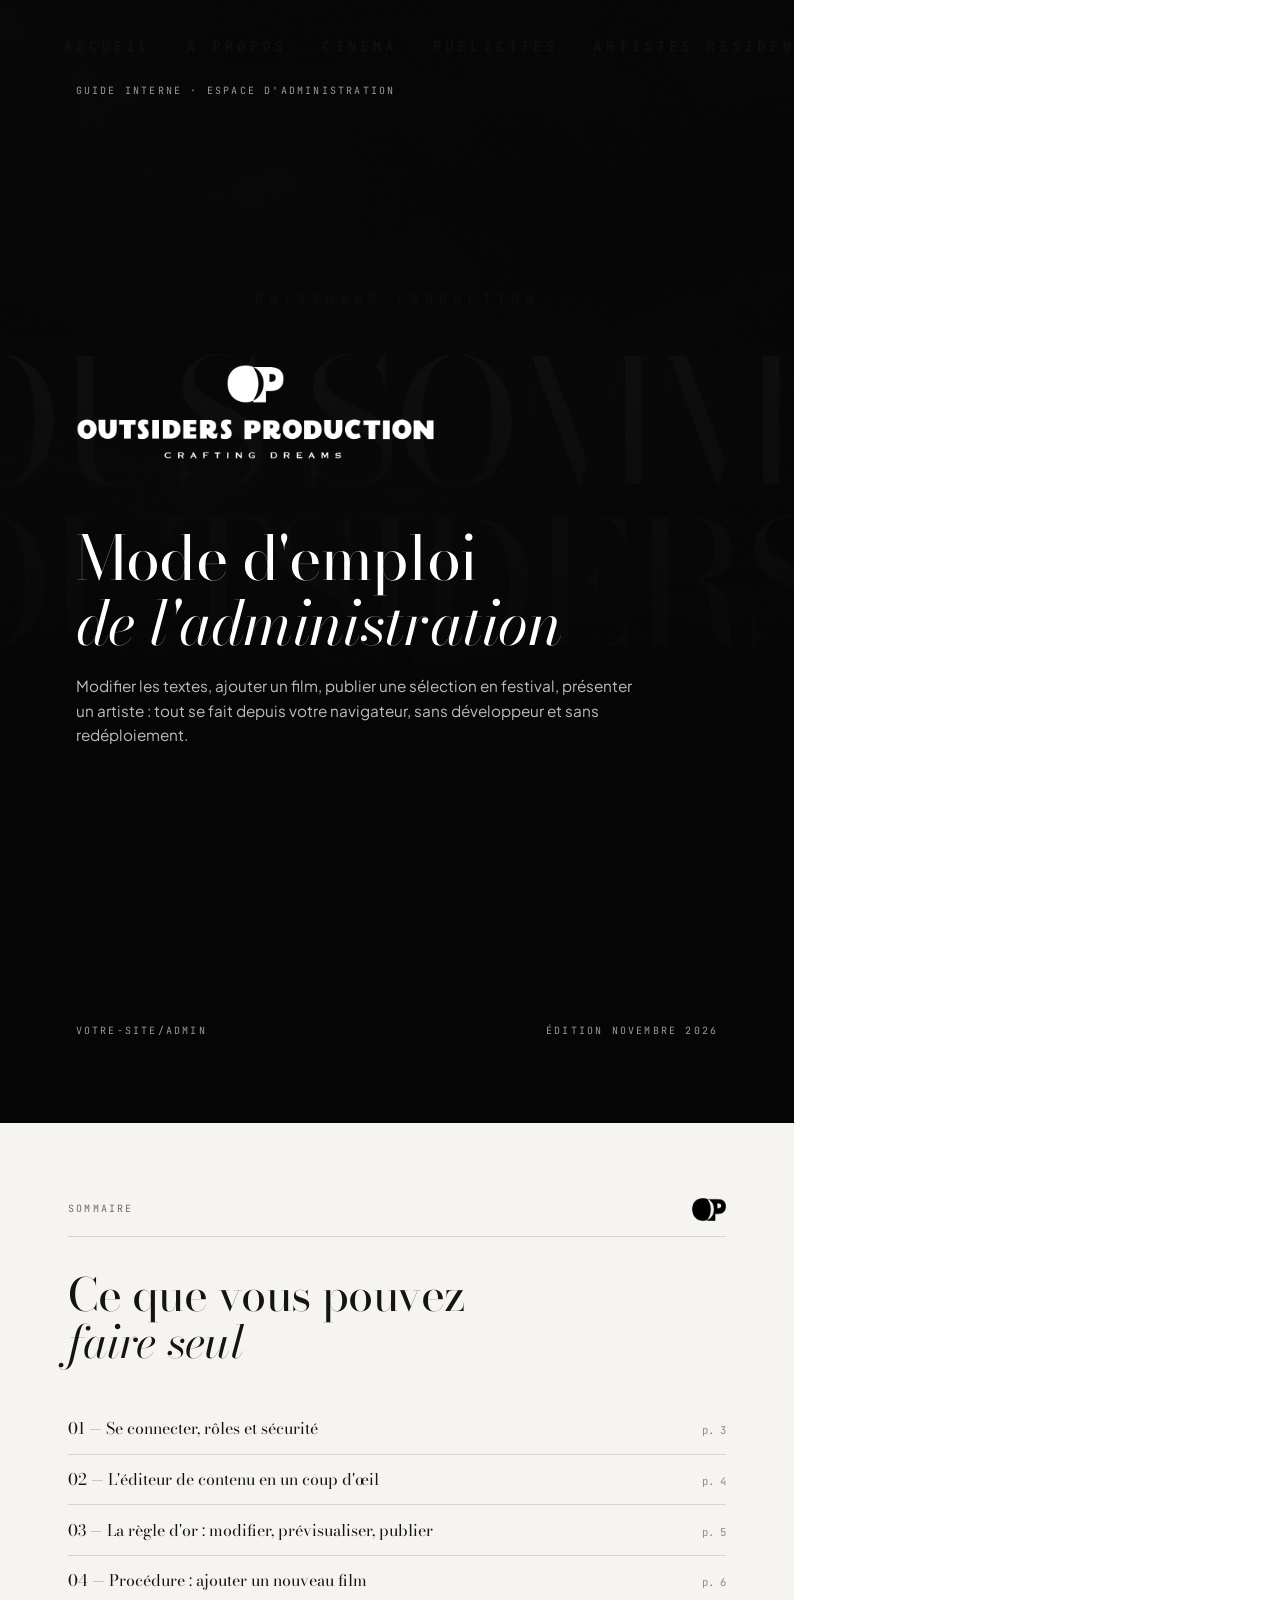
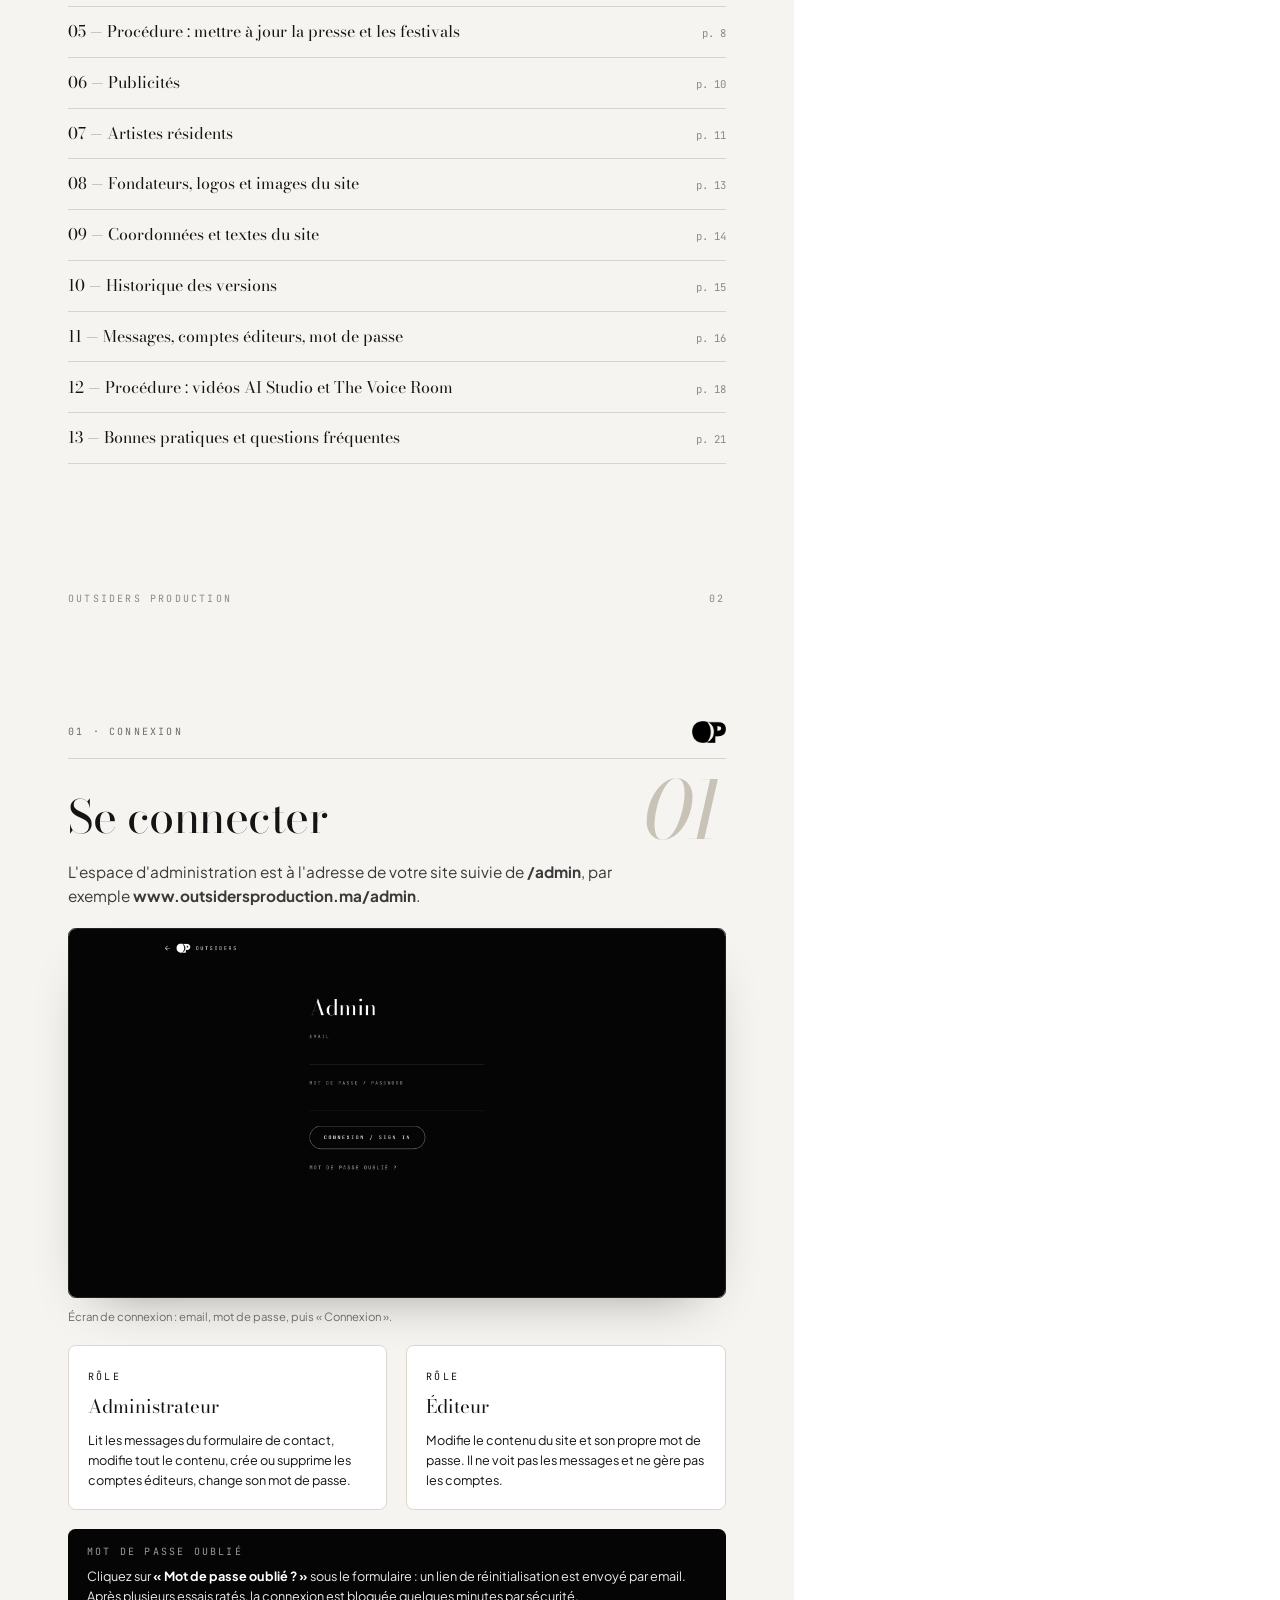
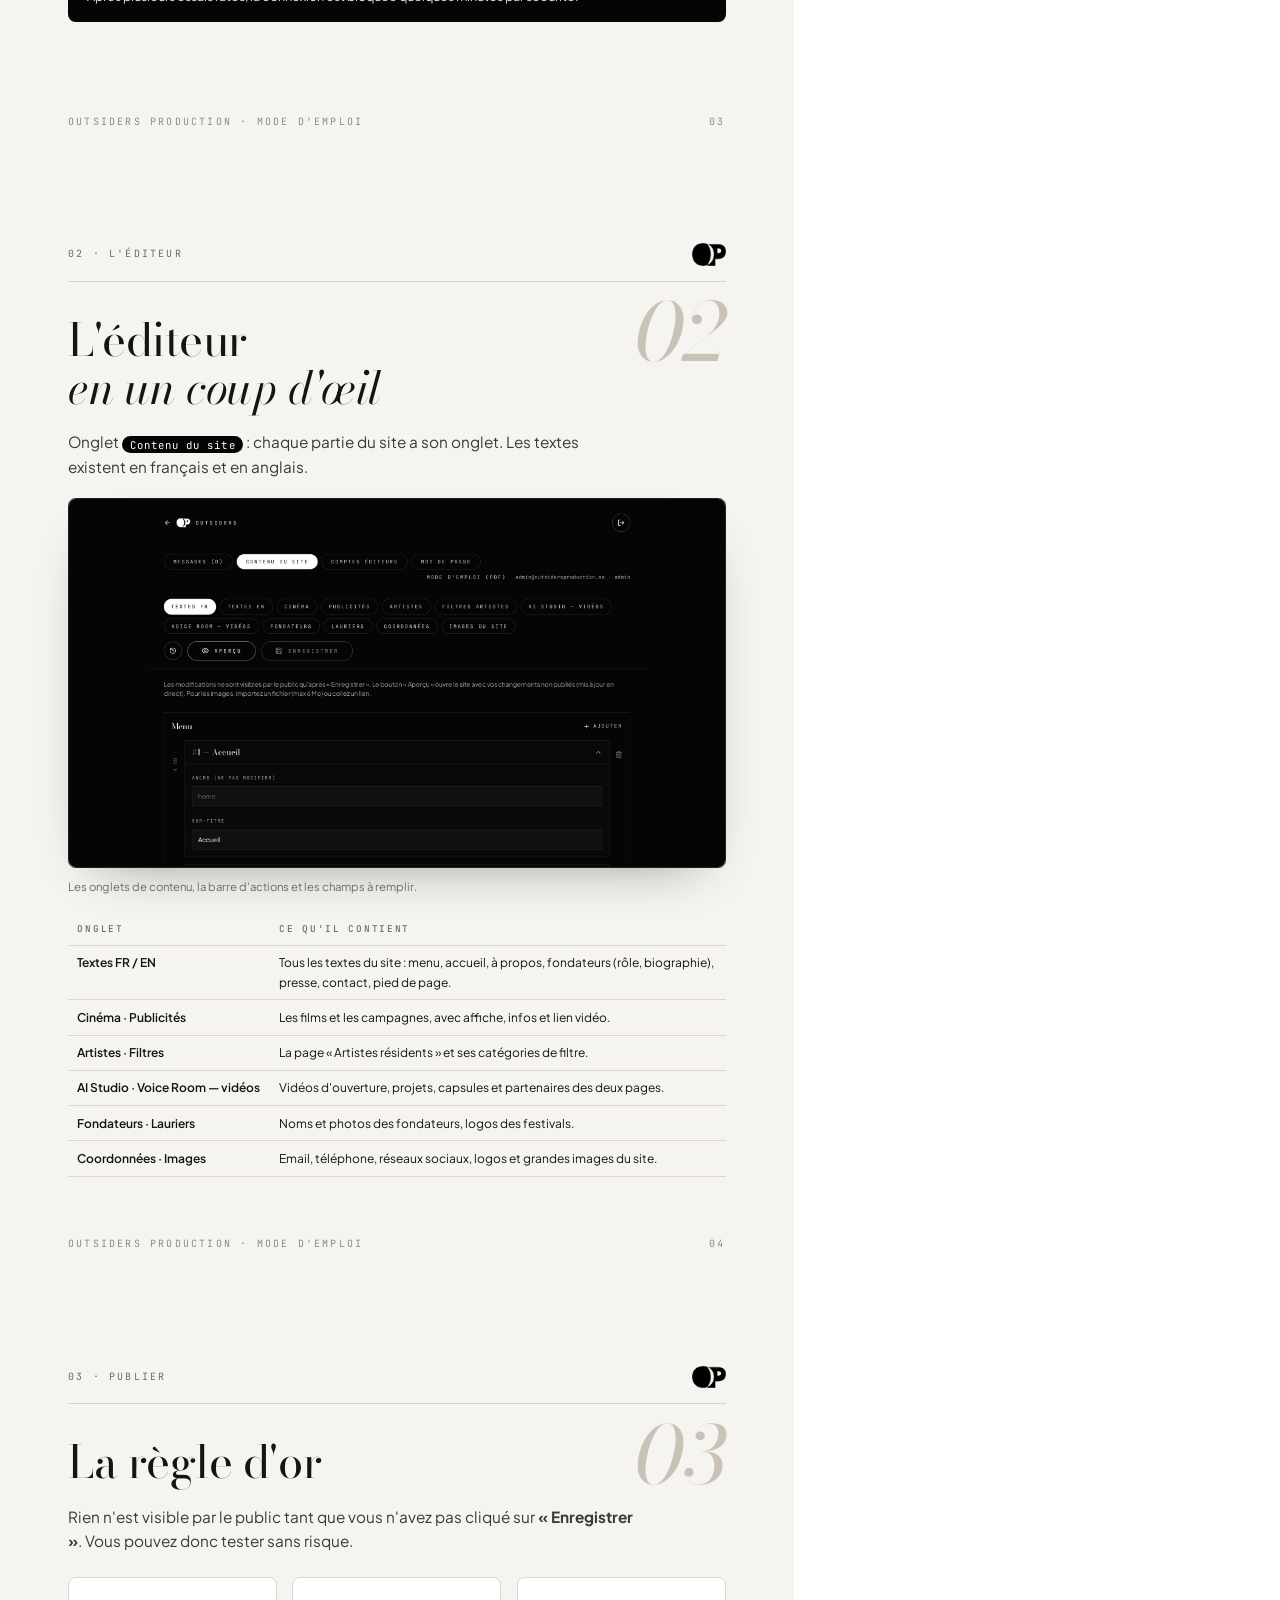
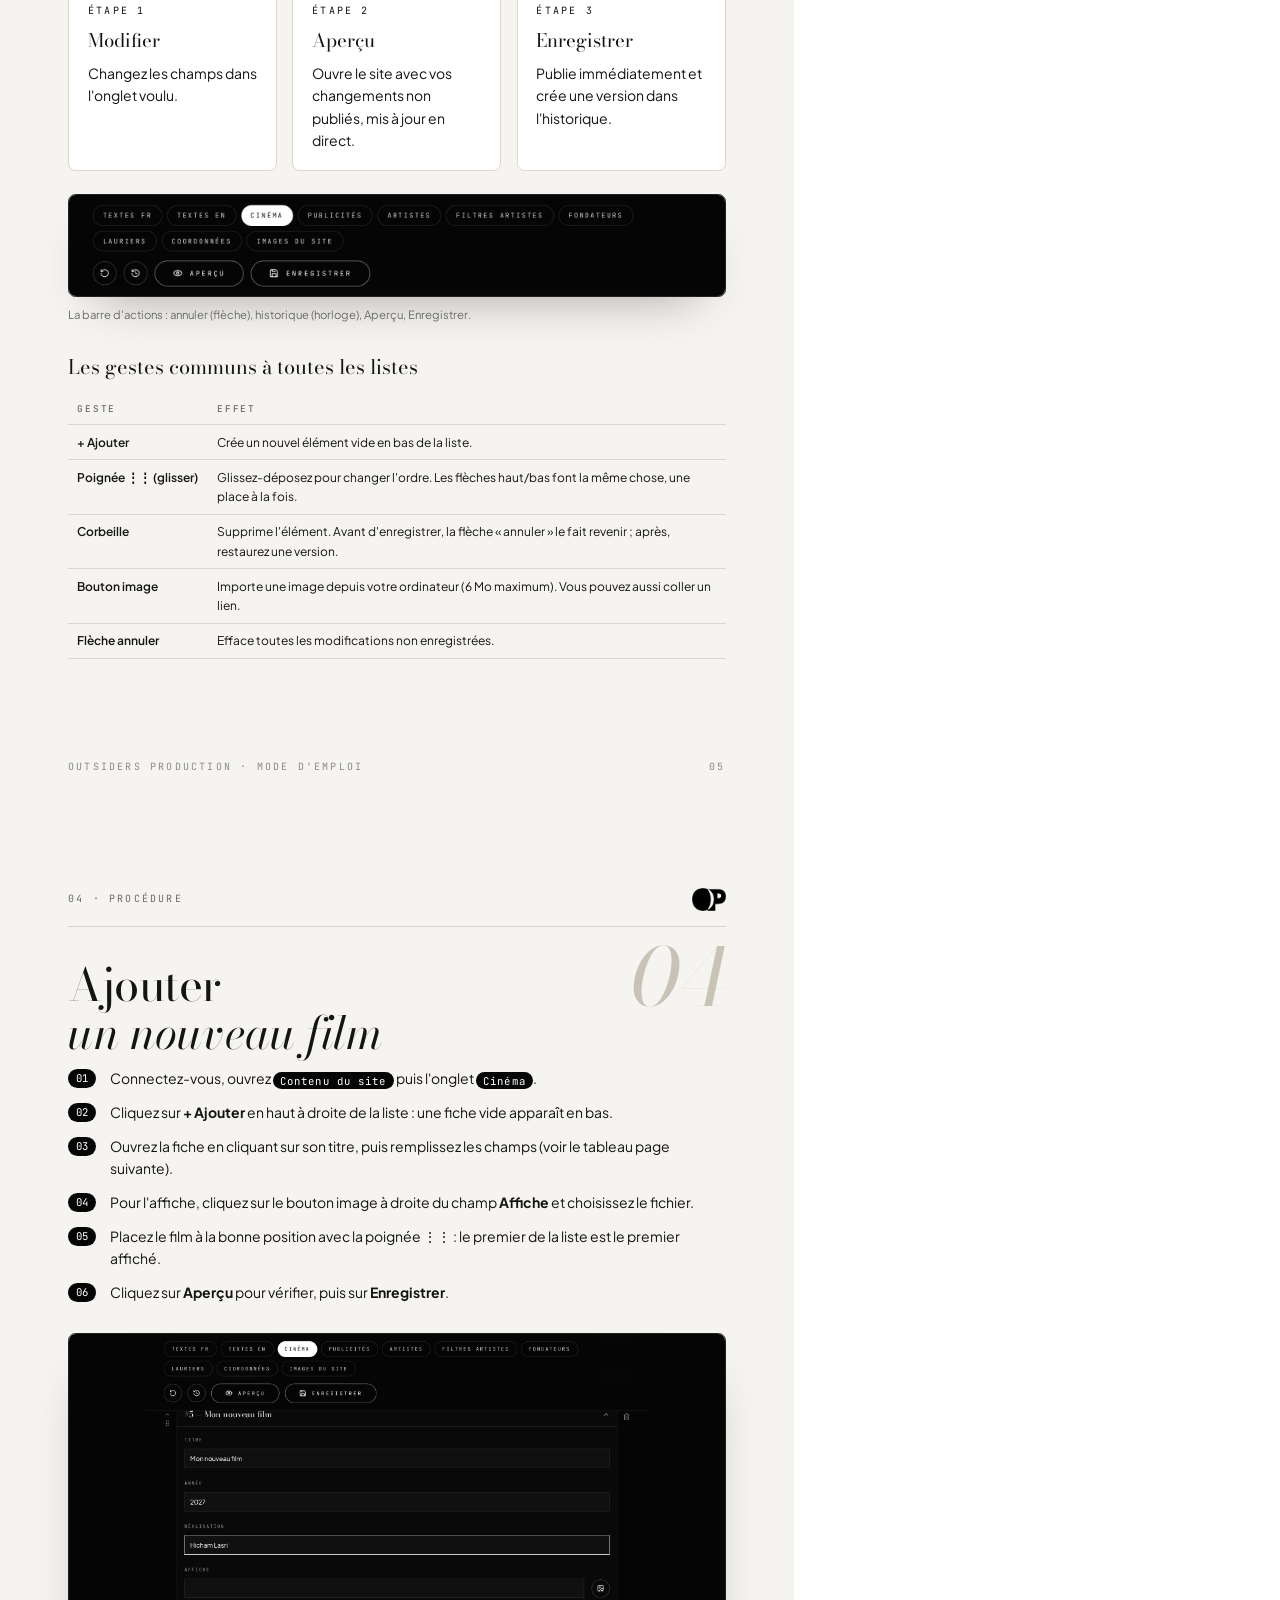
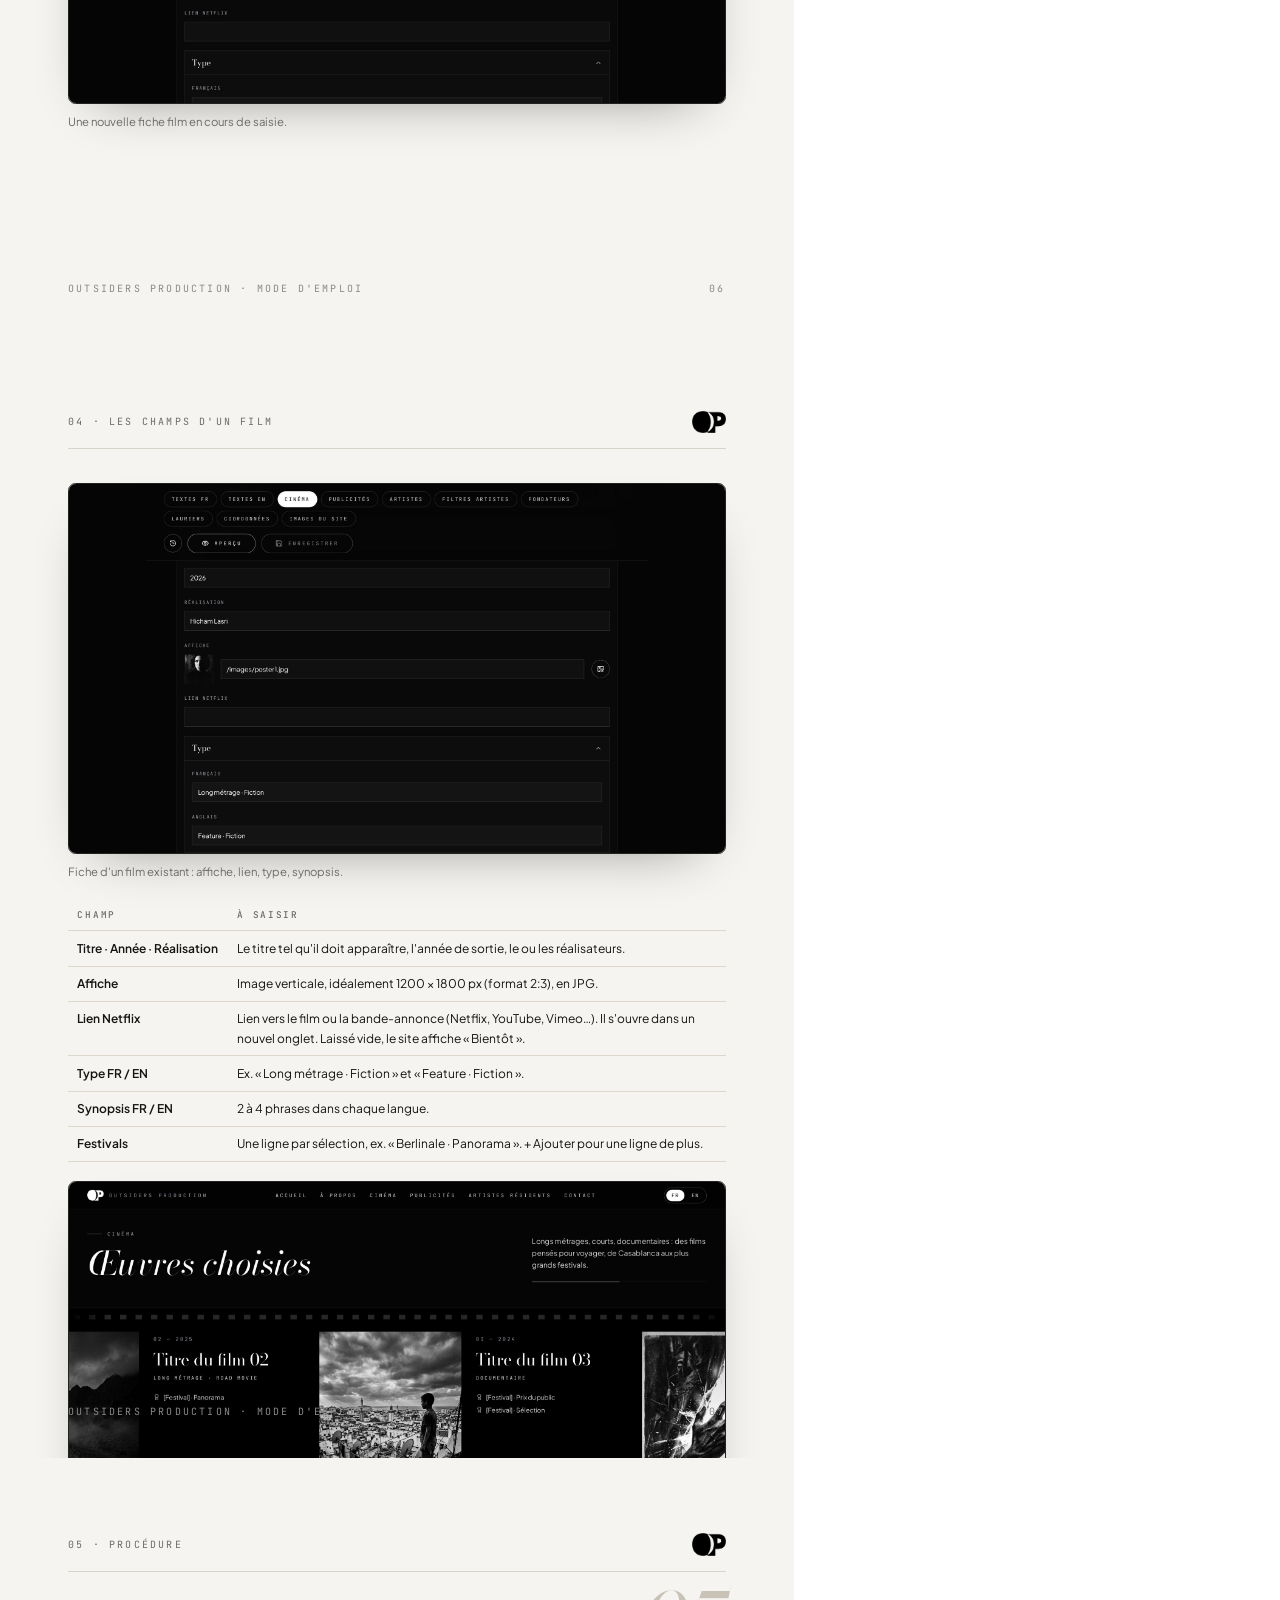
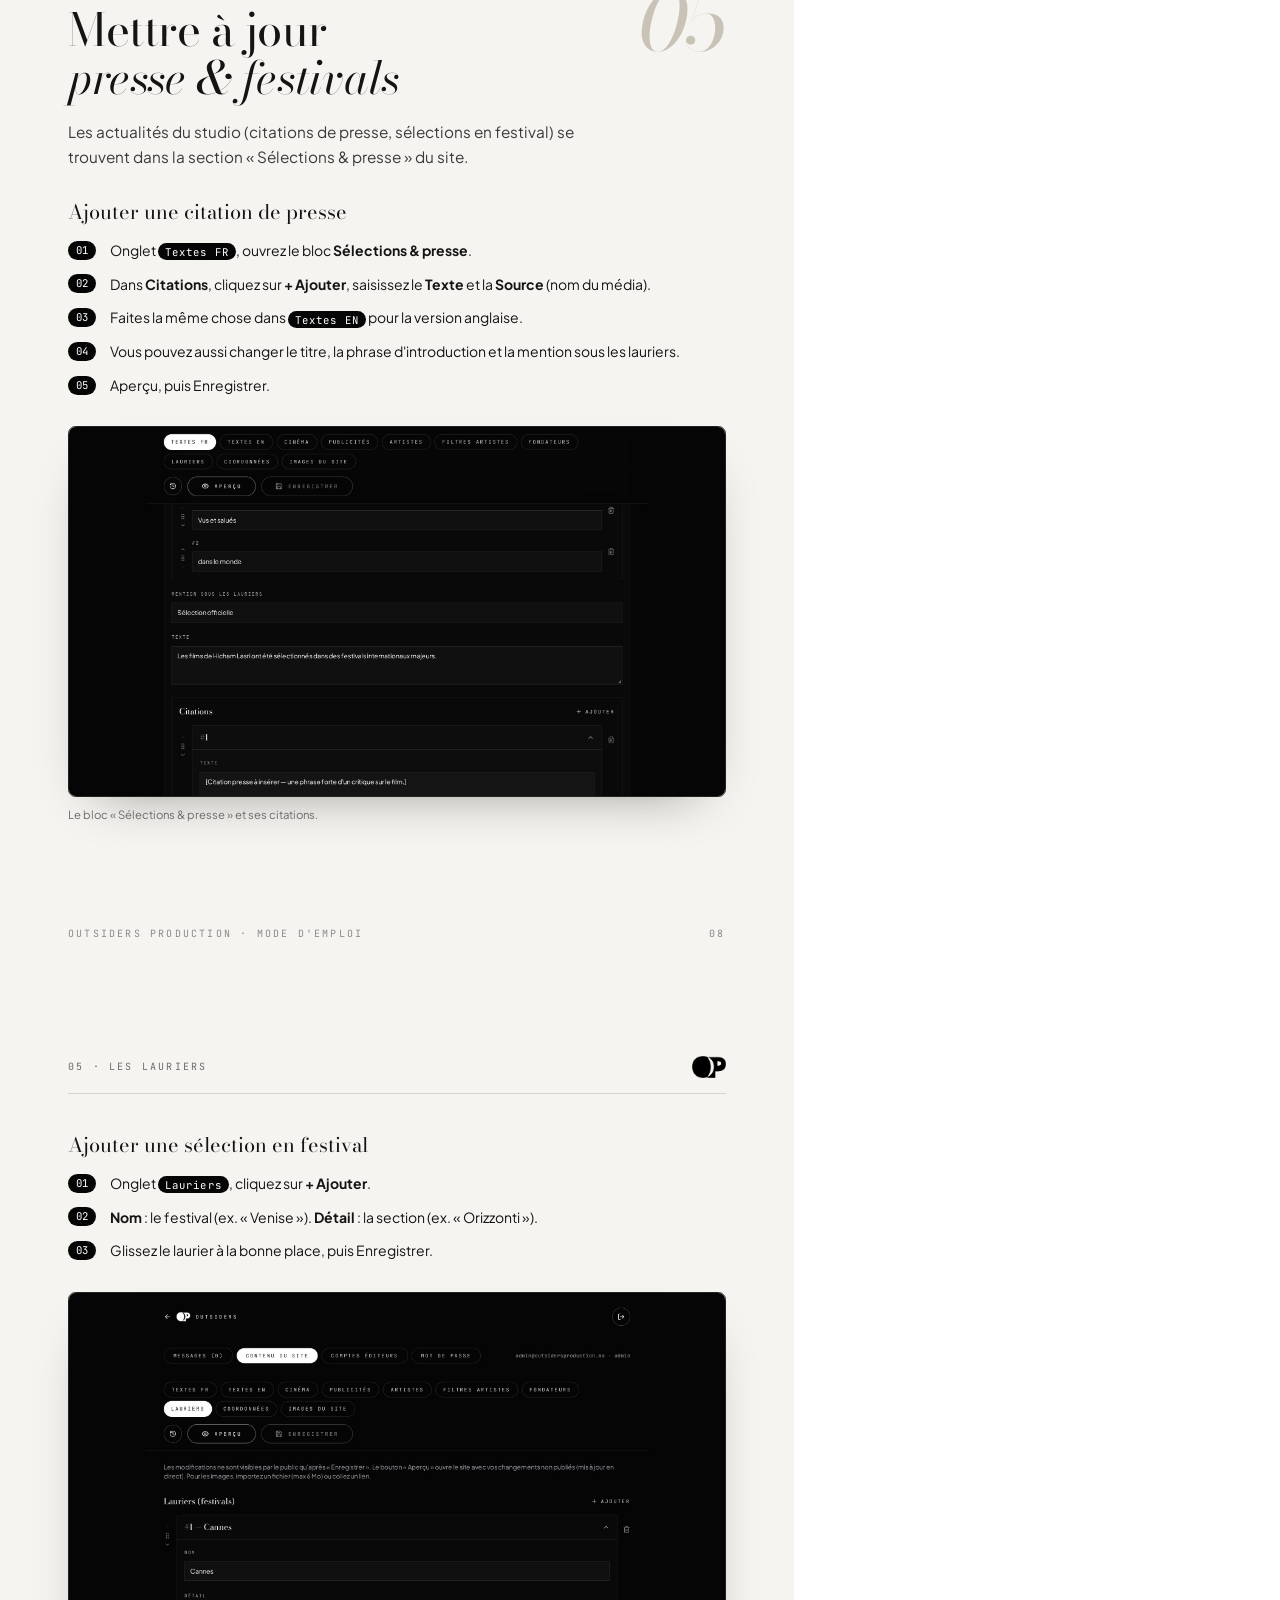
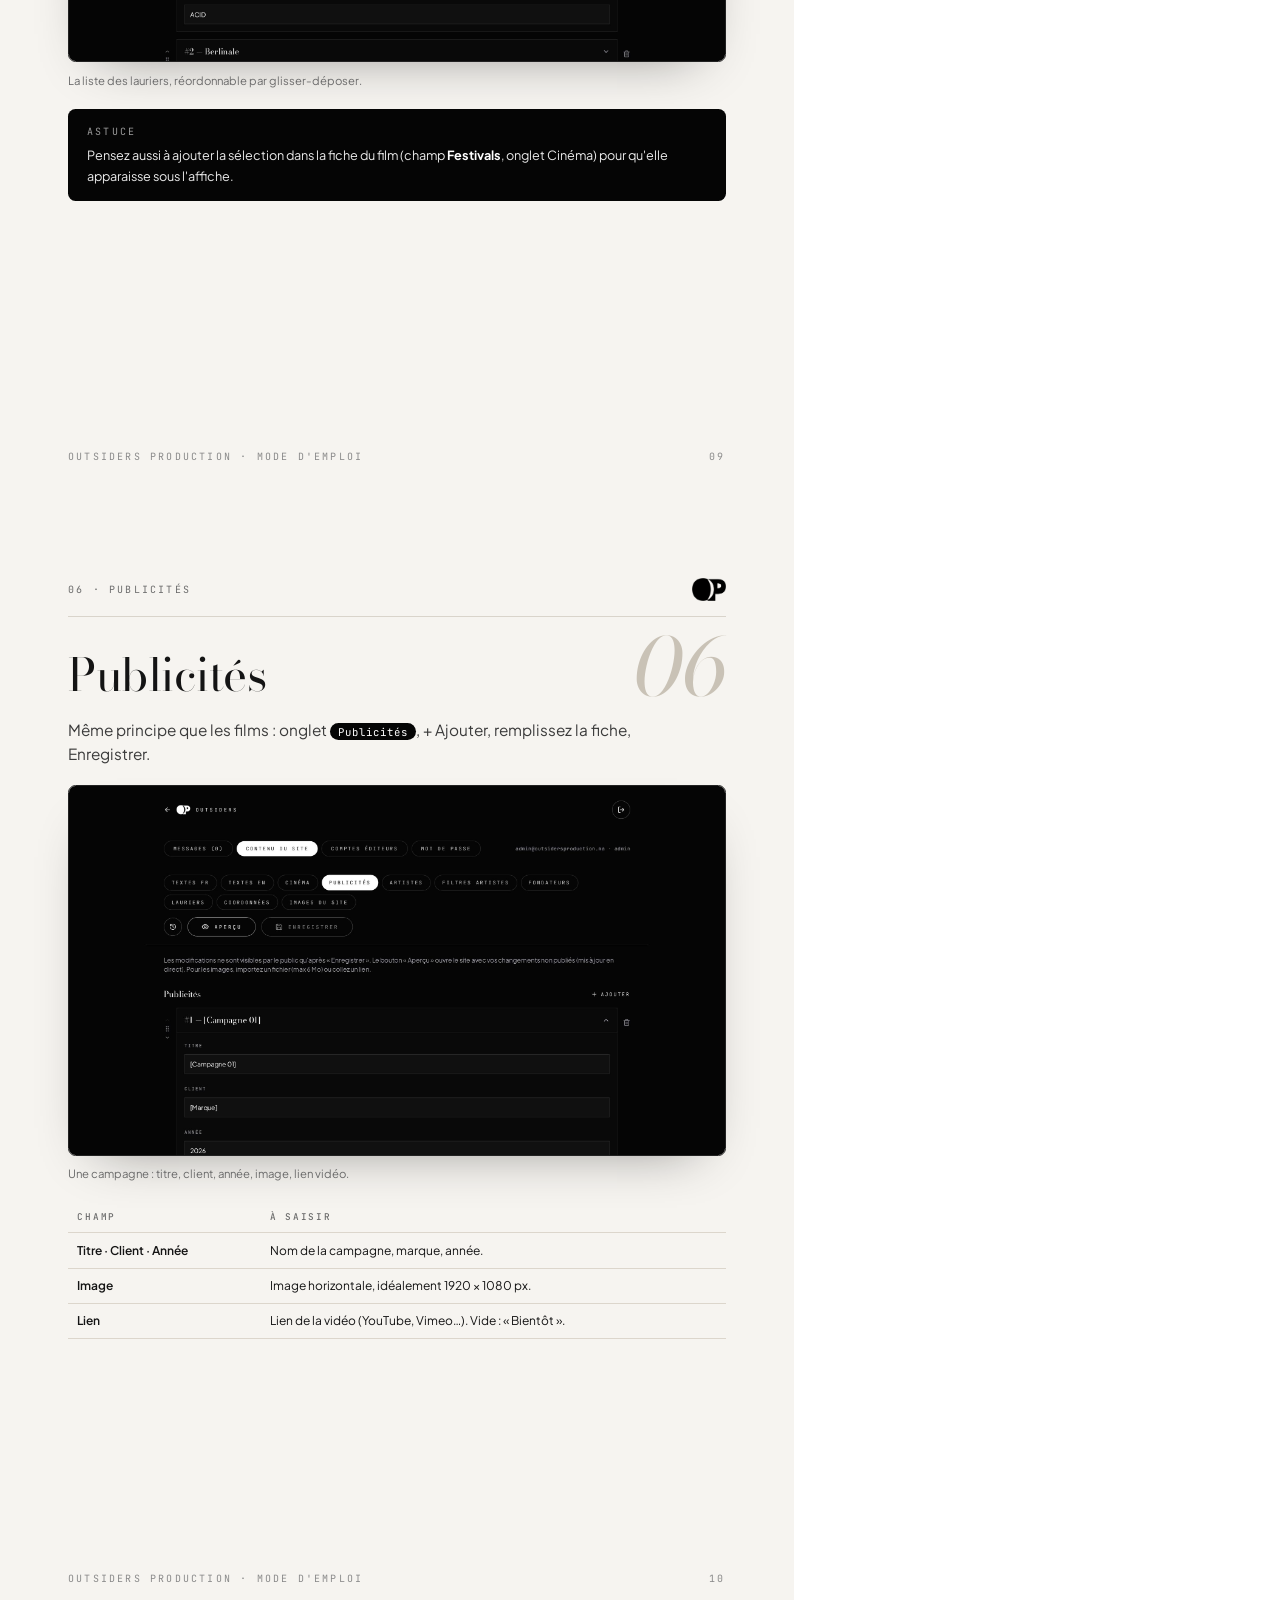
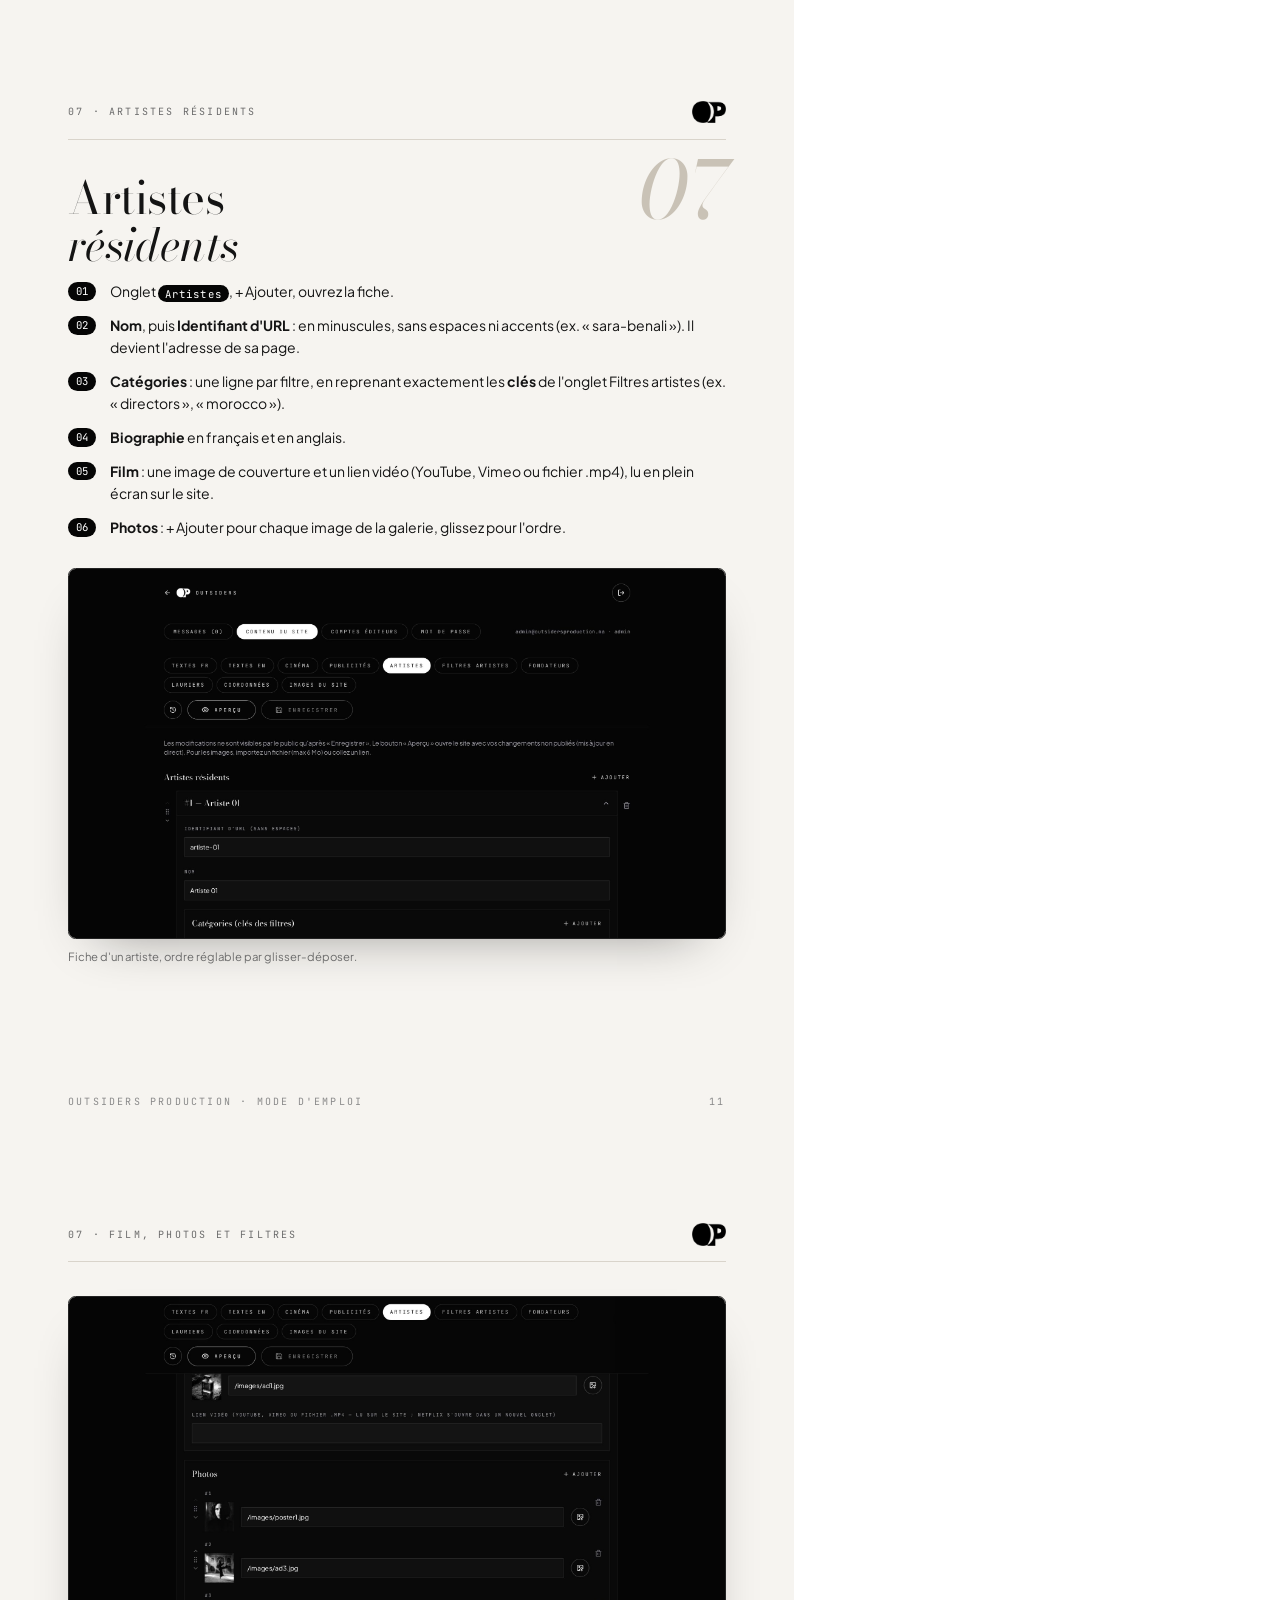
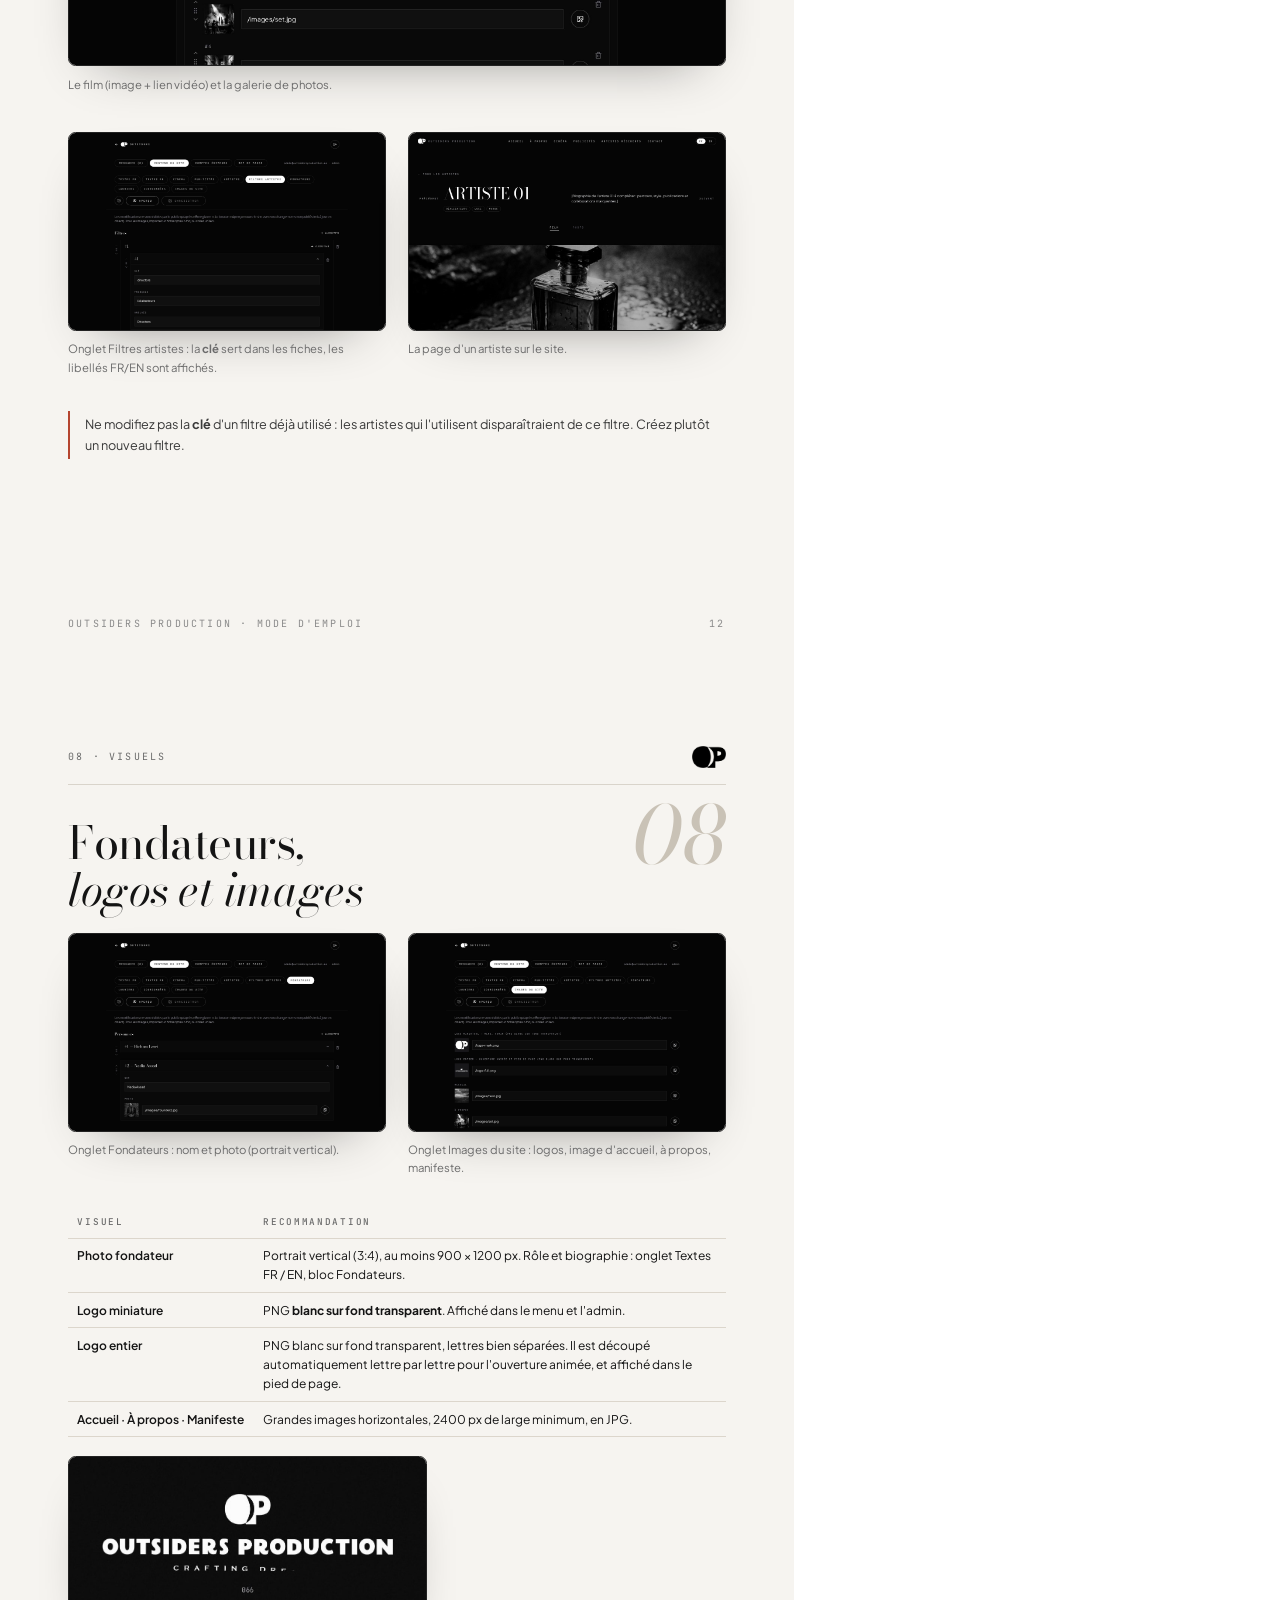
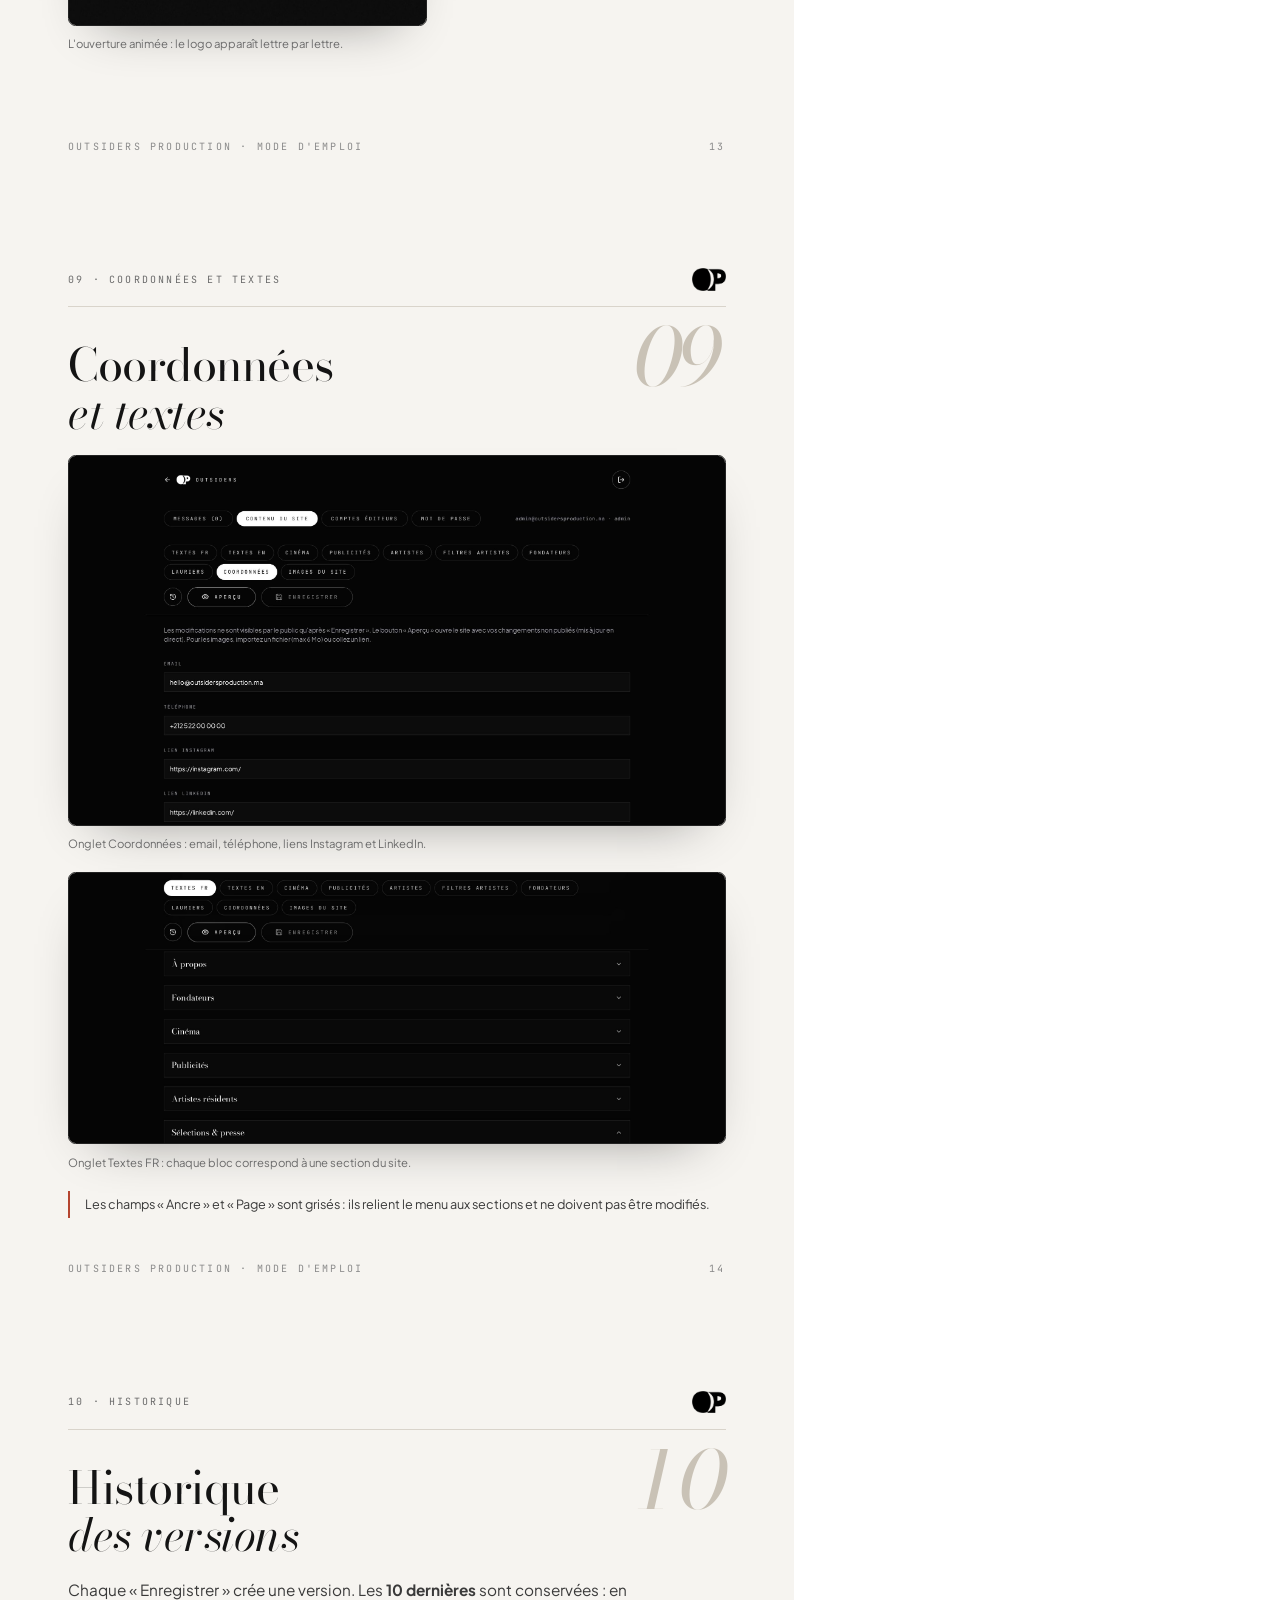
==== commit 8dc80d07: "checkpoint before testing_agent_full_stack Emergent-Commit-Key: 9948d41aaf4404f6d1c09f79cd597fa4c68c" ====
--- a/docs/guide/guide.html
+++ b/docs/guide/guide.html
@@ -87,7 +87,8 @@
     <li><span>09 — Coordonnées et textes du site</span><span>p. 14</span></li>
     <li><span>10 — Historique des versions</span><span>p. 15</span></li>
     <li><span>11 — Messages, comptes éditeurs, mot de passe</span><span>p. 16</span></li>
-    <li><span>12 — Bonnes pratiques et questions fréquentes</span><span>p. 18</span></li>
+    <li><span>12 — Procédure : vidéos AI Studio et The Voice Room</span><span>p. 18</span></li>
+    <li><span>13 — Bonnes pratiques et questions fréquentes</span><span>p. 21</span></li>
   </ul>
   <div class="foot mono"><span>Outsiders Production</span><span>02</span></div>
 </section>
@@ -119,6 +120,7 @@
     <tr><td>Textes FR / EN</td><td>Tous les textes du site : menu, accueil, à propos, fondateurs (rôle, biographie), presse, contact, pied de page.</td></tr>
     <tr><td>Cinéma · Publicités</td><td>Les films et les campagnes, avec affiche, infos et lien vidéo.</td></tr>
     <tr><td>Artistes · Filtres</td><td>La page « Artistes résidents » et ses catégories de filtre.</td></tr>
+    <tr><td>AI Studio · Voice Room — vidéos</td><td>Vidéos d'ouverture, projets, capsules et partenaires des deux pages.</td></tr>
     <tr><td>Fondateurs · Lauriers</td><td>Noms et photos des fondateurs, logos des festivals.</td></tr>
     <tr><td>Coordonnées · Images</td><td>Email, téléphone, réseaux sociaux, logos et grandes images du site.</td></tr>
   </table>
@@ -326,10 +328,62 @@
   <div class="foot mono"><span>Outsiders Production · Mode d'emploi</span><span>17</span></div>
 </section>
 
-<!-- 12 FAQ -->
-<section class="page">
-  <div class="head mono"><span>12 · Bonnes pratiques</span><img src="../../frontend/public/logo-mark.png" alt="" /></div>
+<!-- 12 AI STUDIO / VOICE ROOM -->
+<section class="page">
+  <div class="head mono"><span>12 · Procédure</span><img src="../../frontend/public/logo-mark.png" alt="" /></div>
   <span class="num">12</span>
+  <h1>Vidéos AI Studio<br /><em>&amp; The Voice Room</em></h1>
+  <p class="lead">Chaque page a sa vidéo d'ouverture plein écran et sa série de vidéos (projets pour AI Studio, capsules pour The Voice Room). Sur le site, elles tournent en boucle sans le son ; un clic les ouvre en plein écran avec le son.</p>
+  <h2>Ajouter ou remplacer une vidéo</h2>
+  <ol class="steps">
+    <li>Mettez la vidéo en ligne sur <b>Vimeo</b> ou <b>YouTube</b> (publique ou « non répertoriée ») et copiez son lien.</li>
+    <li>Onglet <span class="kbd">AI Studio — vidéos</span> ou <span class="kbd">Voice Room — vidéos</span>.</li>
+    <li><b>Vidéo d'ouverture</b> : collez le lien dans le champ <b>Vidéo</b> ; l'<b>Image</b> s'affiche pendant le chargement.</li>
+    <li><b>Projets / Capsules</b> : ouvrez une fiche, renseignez le titre FR / EN, l'image de couverture et le lien vidéo. <b>+ Ajouter</b> pour une vidéo de plus, poignée ⋮⋮ pour l'ordre.</li>
+    <li>Aperçu, puis Enregistrer.</li>
+  </ol>
+  <figure><img src="shots/24_ai_admin_work.jpg" alt="" /><figcaption>Une fiche projet AI Studio : catégorie, image de couverture et lien Vimeo.</figcaption></figure>
+  <div class="foot mono"><span>Outsiders Production · Mode d'emploi</span><span>18</span></div>
+</section>
+
+<section class="page">
+  <div class="head mono"><span>12 · Textes et résultat</span><img src="../../frontend/public/logo-mark.png" alt="" /></div>
+  <div class="tip" style="margin-top:0"><span class="mono">Pourquoi un lien plutôt qu'un fichier ?</span>Les vidéos pèsent trop lourd pour l'import d'images (6 Mo maximum). Vimeo et YouTube les diffusent vite et en haute qualité partout dans le monde. Un lien direct vers un fichier <b>.mp4</b> hébergé ailleurs fonctionne aussi.</div>
+  <table>
+    <tr><th>Format</th><th>Recommandation</th></tr>
+    <tr><td>Vidéo d'ouverture</td><td>Horizontale 16:9, plan fort dès les premières secondes : c'est ce qui tourne en boucle.</td></tr>
+    <tr><td>Projets AI Studio</td><td>Horizontales 16:9. Le premier projet est affiché en grand.</td></tr>
+    <tr><td>Capsules Voice Room</td><td>Cadre vertical 4:5 : les formats verticaux ou carrés des réseaux sociaux s'y prêtent bien.</td></tr>
+  </table>
+  <h2>Modifier les textes</h2>
+  <p>Onglets <span class="kbd">Textes FR</span> et <span class="kbd">Textes EN</span>, blocs <b>AI Studio</b> et <b>The Voice Room</b> : titre, accroche, prestations, paragraphes, collaboration à la une et crédits.</p>
+  <figure><img src="shots/26_ai_textes.jpg" alt="" style="max-height:55mm; object-position: 50% 85%" /><figcaption>Le bloc AI Studio dans Textes FR.</figcaption></figure>
+  <figure><img src="shots/27_site_ai.jpg" alt="" style="max-height:58mm; object-position: 50% 90%" /><figcaption>La page AI Studio sur le site.</figcaption></figure>
+  <div class="foot mono"><span>Outsiders Production · Mode d'emploi</span><span>19</span></div>
+</section>
+
+<section class="page">
+  <div class="head mono"><span>12 · Partenaires et accueil</span><img src="../../frontend/public/logo-mark.png" alt="" /></div>
+  <h2 style="margin-top:0">Partenaires engagés (The Voice Room)</h2>
+  <ol class="steps">
+    <li>Onglet <span class="kbd">Voice Room — vidéos</span>, liste <b>Partenaires</b>, <b>+ Ajouter</b>.</li>
+    <li><b>Nom</b> de l'association ou du partenaire, <b>Logo</b> (PNG transparent, idéalement blanc), <b>Site web</b> facultatif.</li>
+    <li>Sans logo, le nom s'affiche en toutes lettres. Remplacez ou supprimez les « [Partenaire 0x] » d'exemple.</li>
+  </ol>
+  <div class="two">
+    <figure><img src="shots/25_voice_partners_admin.jpg" alt="" /><figcaption>Une fiche partenaire.</figcaption></figure>
+    <figure><img src="shots/28_site_voice.jpg" alt="" /><figcaption>Collaboration WE4SHE et capsules sur le site.</figcaption></figure>
+  </div>
+  <h2>Les bandeaux « À découvrir » de l'accueil</h2>
+  <p>Avant le formulaire de contact, deux grands bandeaux mènent vers AI Studio et The Voice Room. Ils reprennent automatiquement l'image et la vidéo d'ouverture de chaque page. Leurs textes se modifient dans <span class="kbd">Textes FR / EN</span>, bloc <b>Bandeaux « À découvrir »</b>.</p>
+  <figure><img src="shots/29_site_discover.jpg" alt="" style="max-height:70mm" /><figcaption>Les deux bandeaux sur la page d'accueil.</figcaption></figure>
+  <div class="foot mono"><span>Outsiders Production · Mode d'emploi</span><span>20</span></div>
+</section>
+
+<!-- 13 FAQ -->
+<section class="page">
+  <div class="head mono"><span>13 · Bonnes pratiques</span><img src="../../frontend/public/logo-mark.png" alt="" /></div>
+  <span class="num">13</span>
   <h1>Bonnes pratiques</h1>
   <table style="margin-top:8mm">
     <tr><th>Question</th><th>Réponse</th></tr>
@@ -337,11 +391,11 @@
     <tr><td>Mon image ne s'importe pas</td><td>Elle dépasse 6 Mo. Réduisez-la (JPG, qualité 80 %) avant de l'importer.</td></tr>
     <tr><td>Le texte anglais n'a pas changé</td><td>Chaque langue se modifie séparément : Textes FR et Textes EN, ou les champs Français / Anglais d'une fiche.</td></tr>
     <tr><td>J'ai supprimé un film par erreur</td><td>Avant d'enregistrer : flèche « annuler ». Après : Historique → Restaurer.</td></tr>
-    <tr><td>Une vidéo ne se lit pas</td><td>Vérifiez que le lien YouTube ou Vimeo est public. Les liens Netflix s'ouvrent toujours dans un nouvel onglet.</td></tr>
+    <tr><td>Une vidéo ne se lit pas</td><td>Vérifiez que le lien YouTube ou Vimeo est public (ou non répertorié) et que l'intégration est autorisée. Les liens Netflix s'ouvrent toujours dans un nouvel onglet.</td></tr>
     <tr><td>L'ordre d'affichage</td><td>Celui de la liste dans l'admin : glissez avec la poignée ⋮⋮.</td></tr>
   </table>
   <div class="tip" style="margin-top:10mm"><span class="mono">À retenir</span><b>Modifier → Aperçu → Enregistrer.</b> Tant que vous n'avez pas enregistré, le site public ne change pas. Et l'historique garde toujours vos 10 dernières versions.</div>
-  <div class="foot mono"><span>Outsiders Production · Mode d'emploi</span><span>18</span></div>
+  <div class="foot mono"><span>Outsiders Production · Mode d'emploi</span><span>21</span></div>
 </section>
 
 </body>
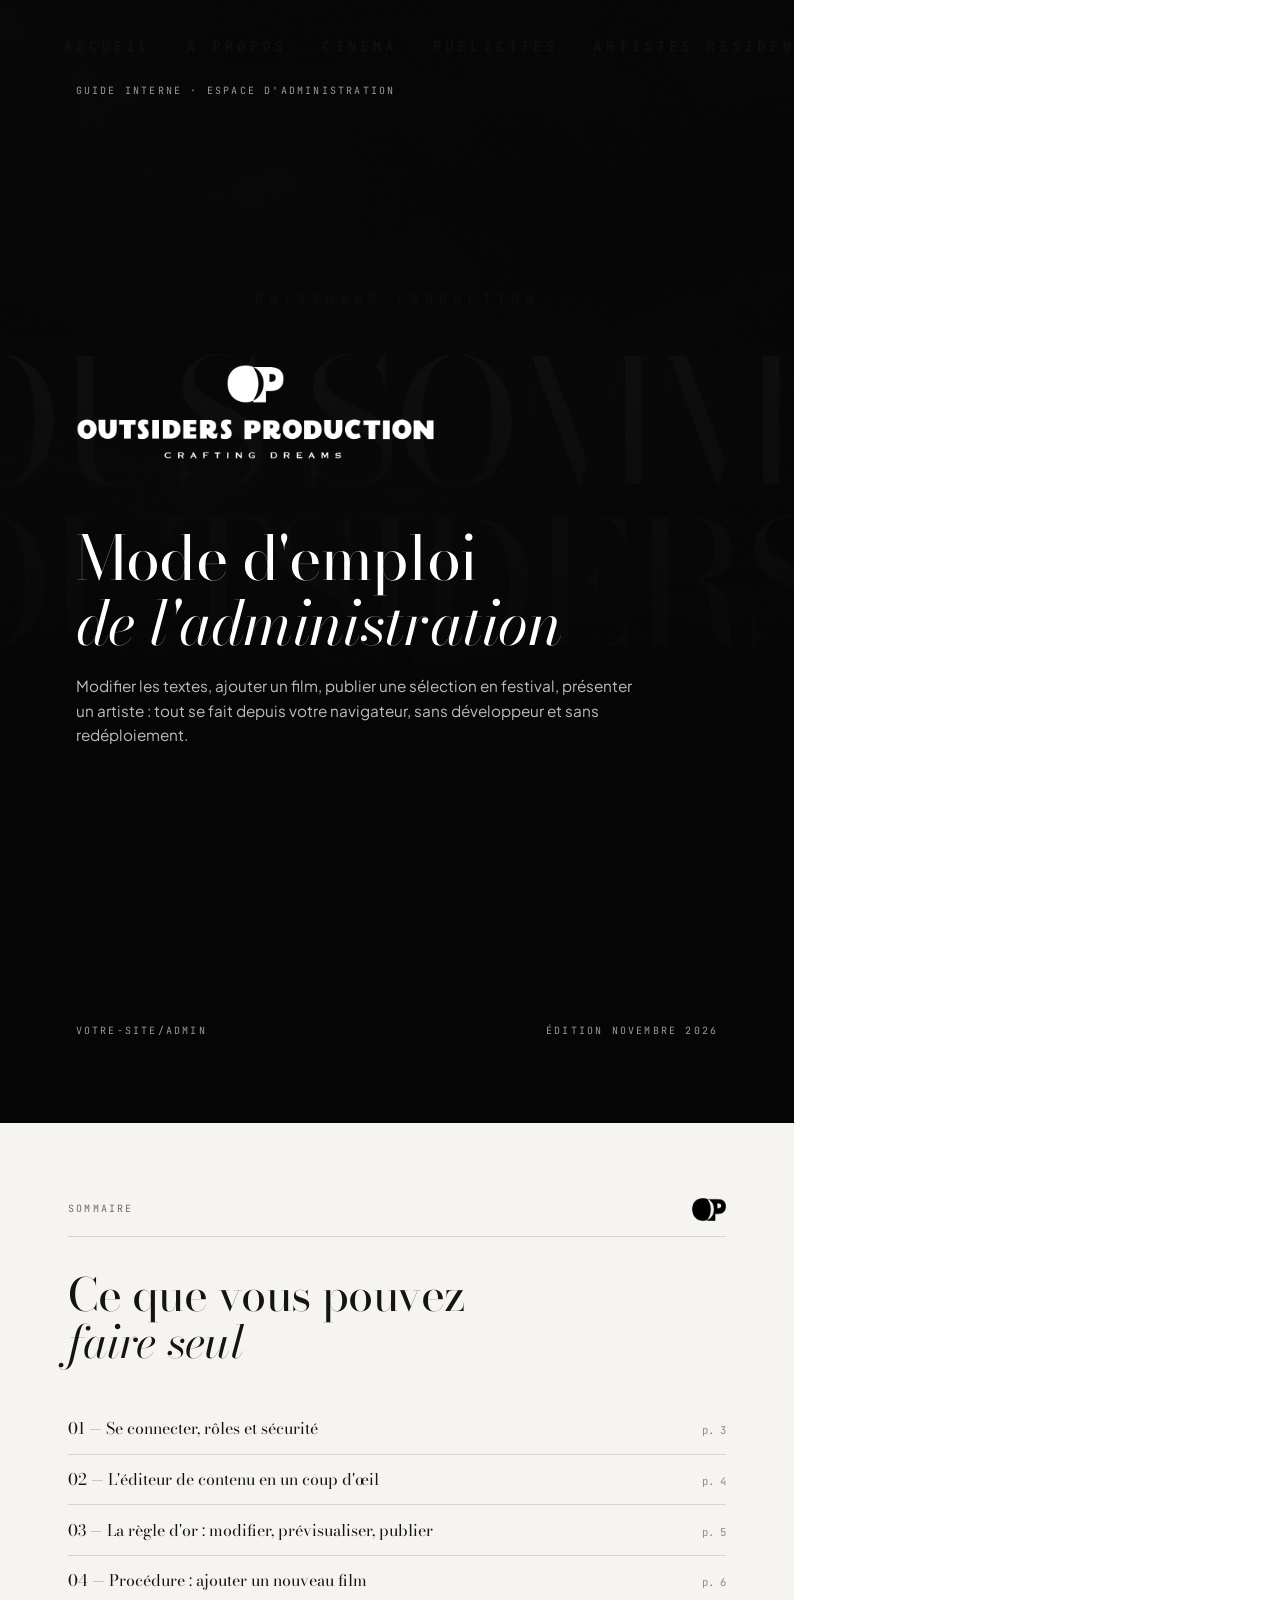
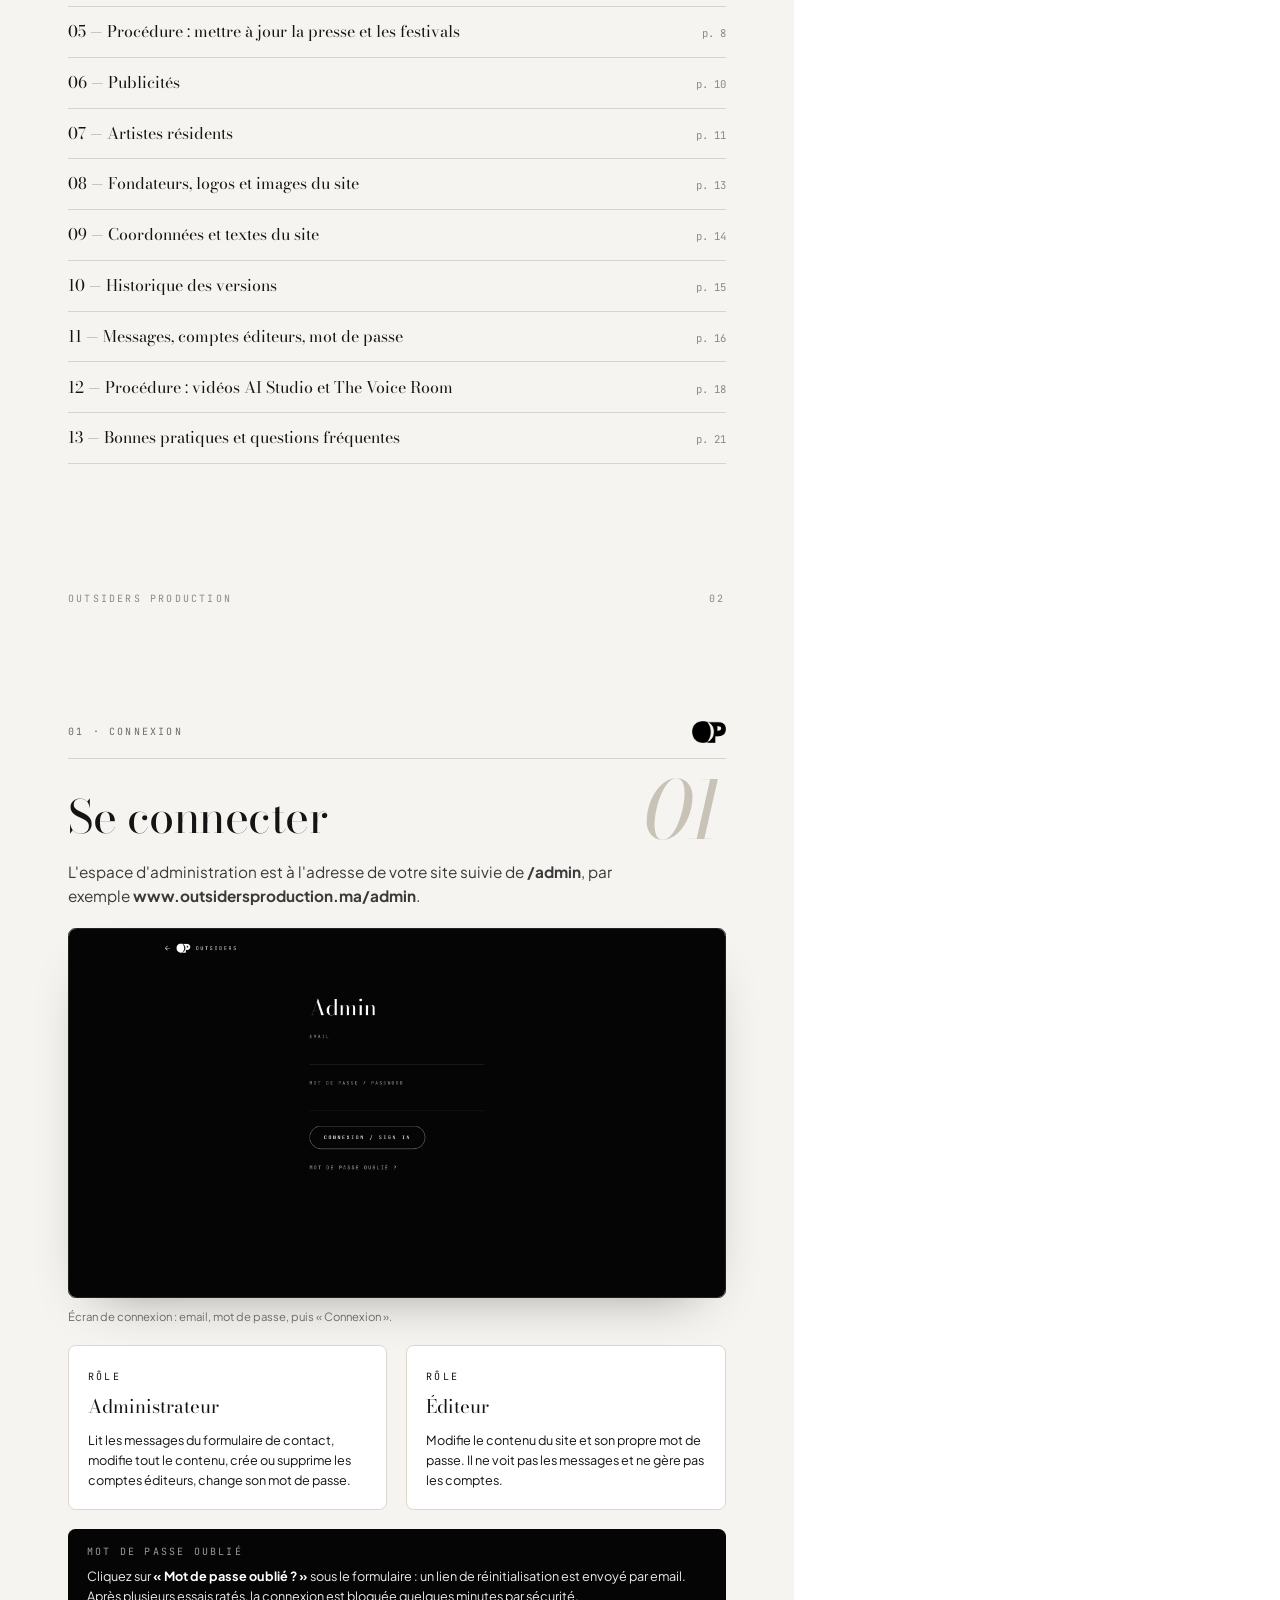
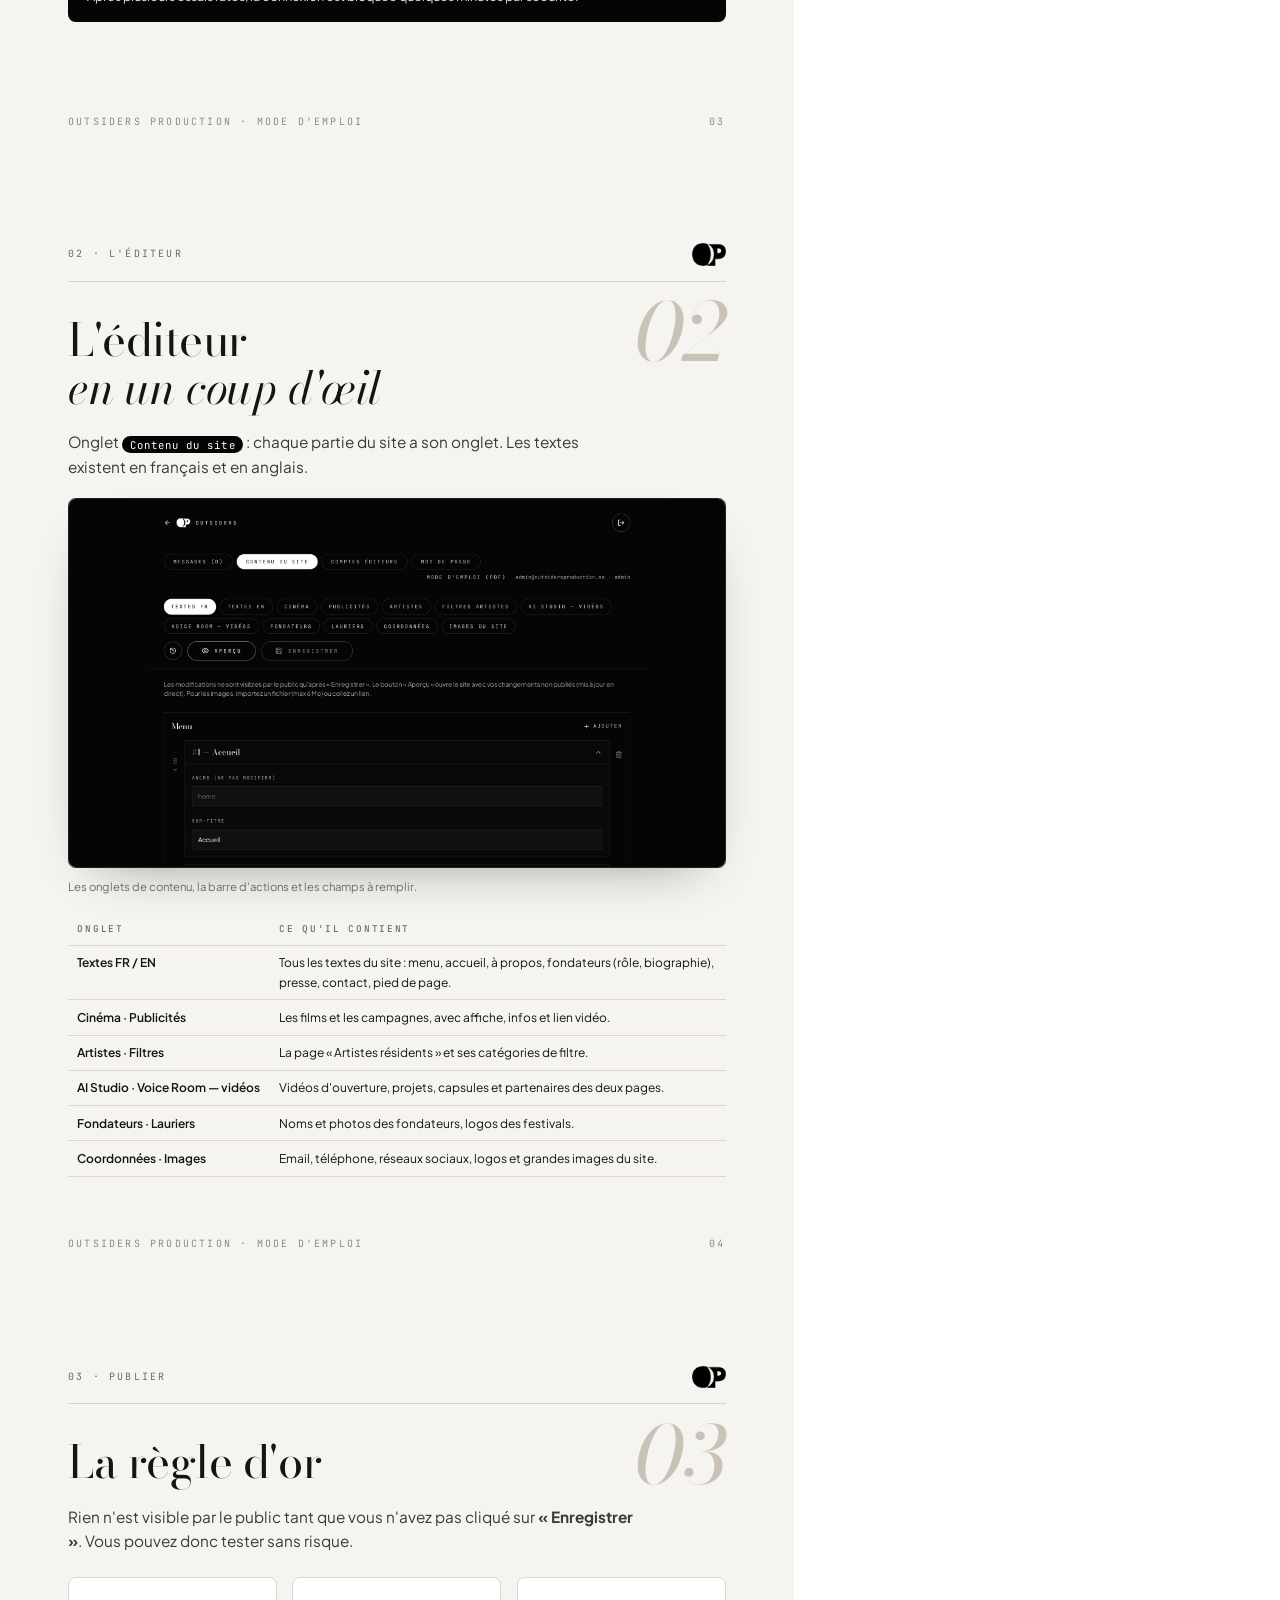
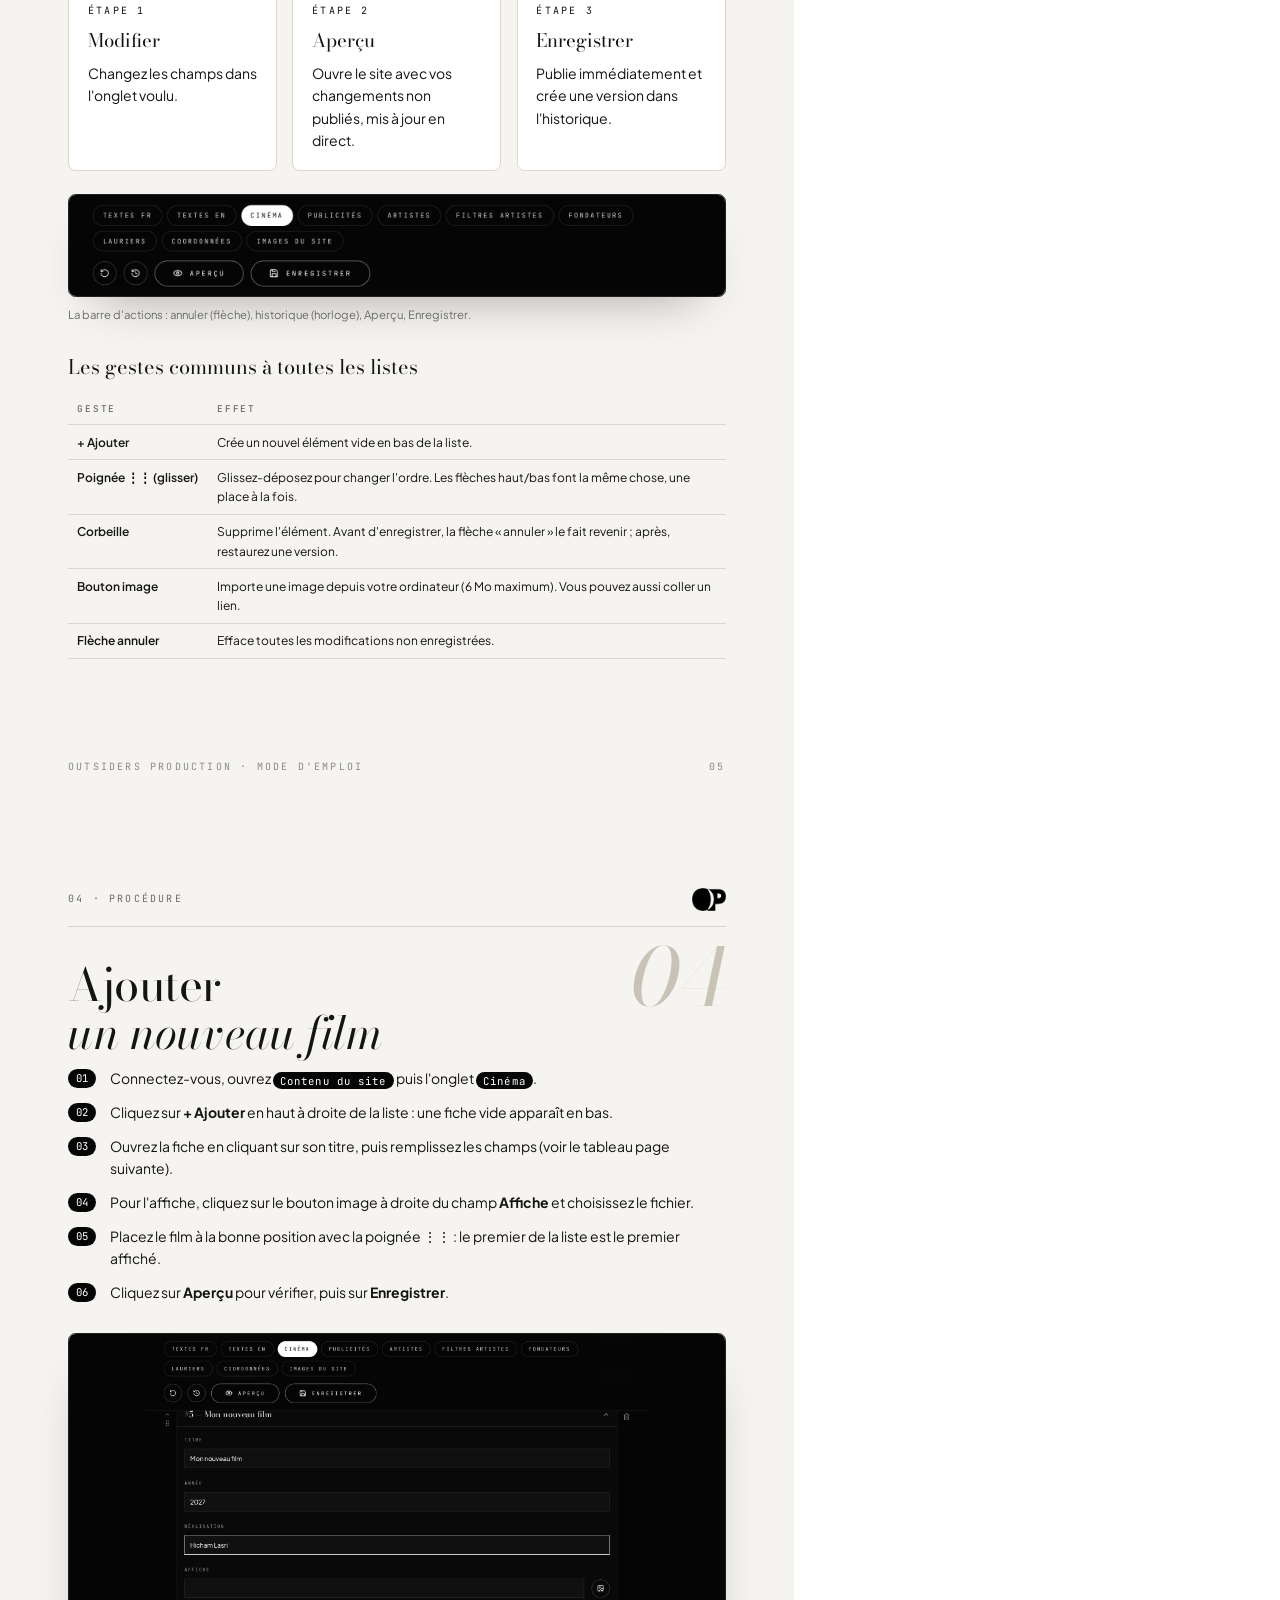
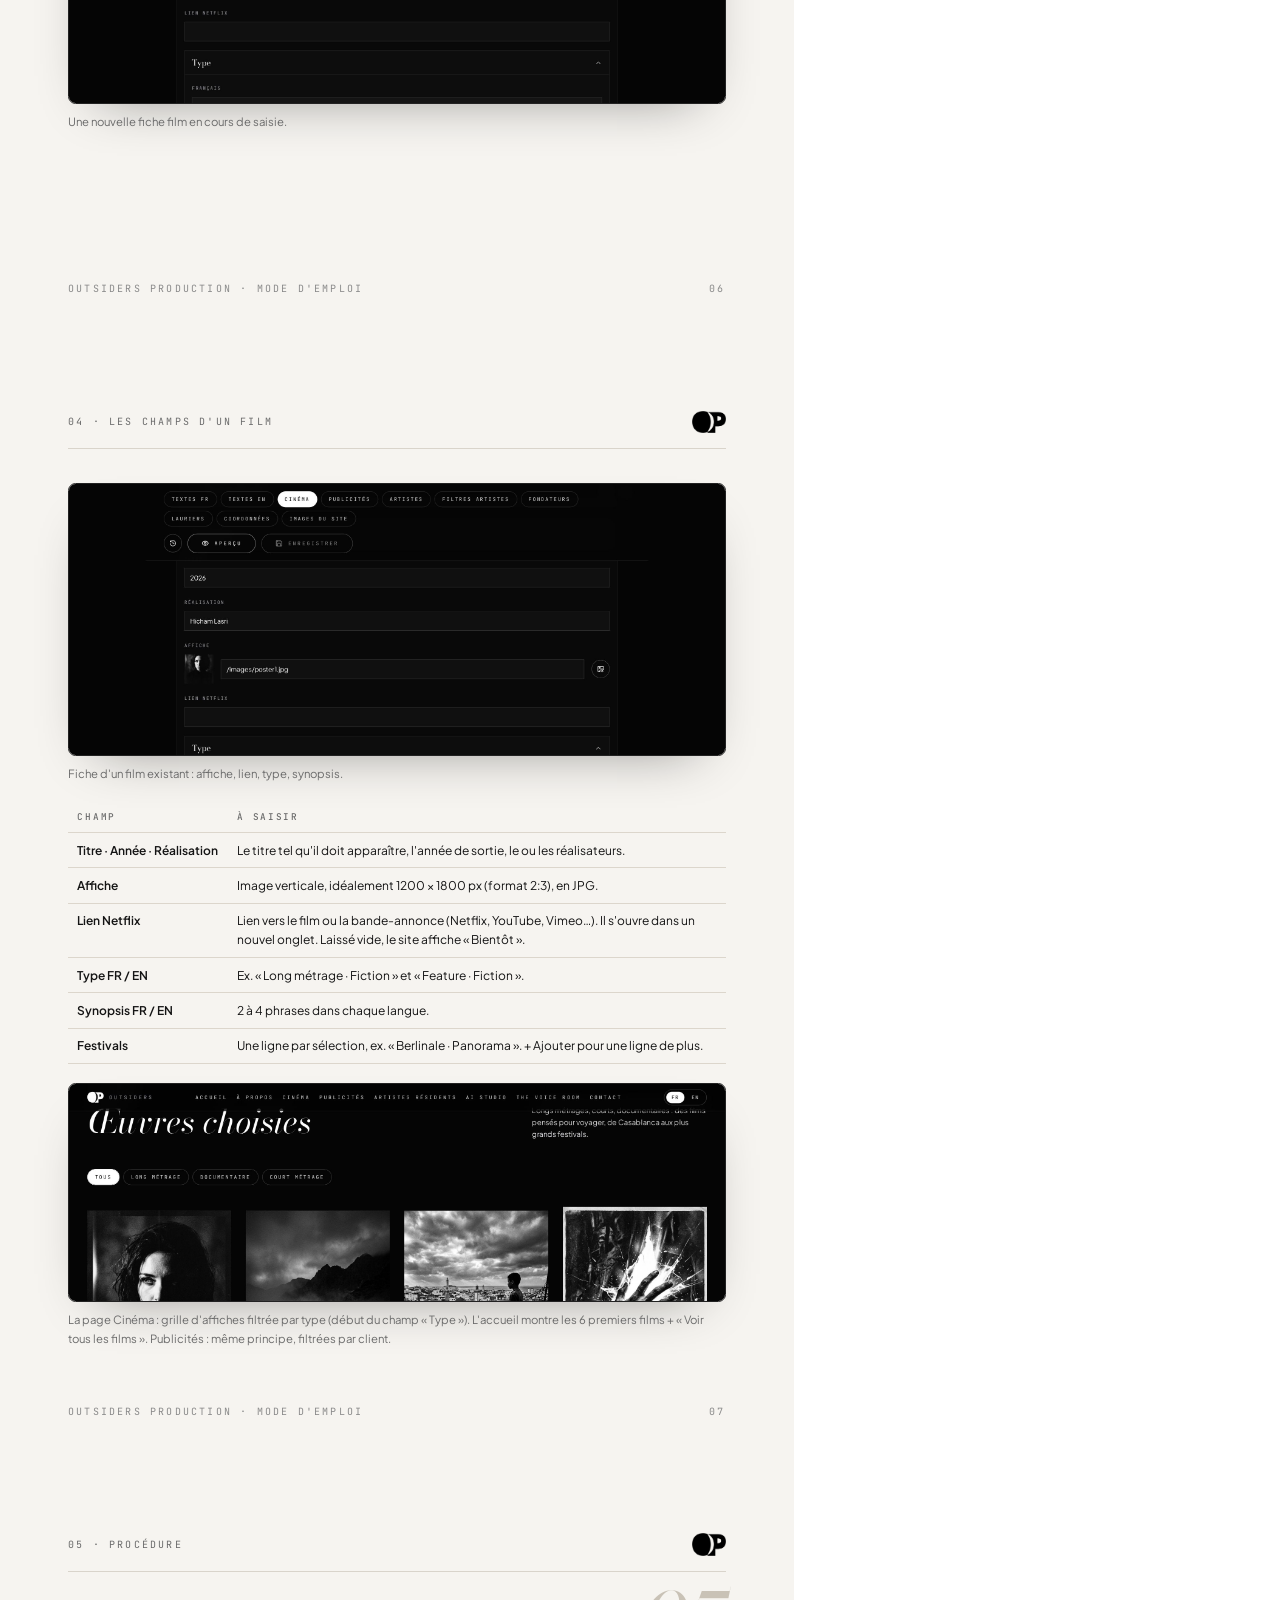
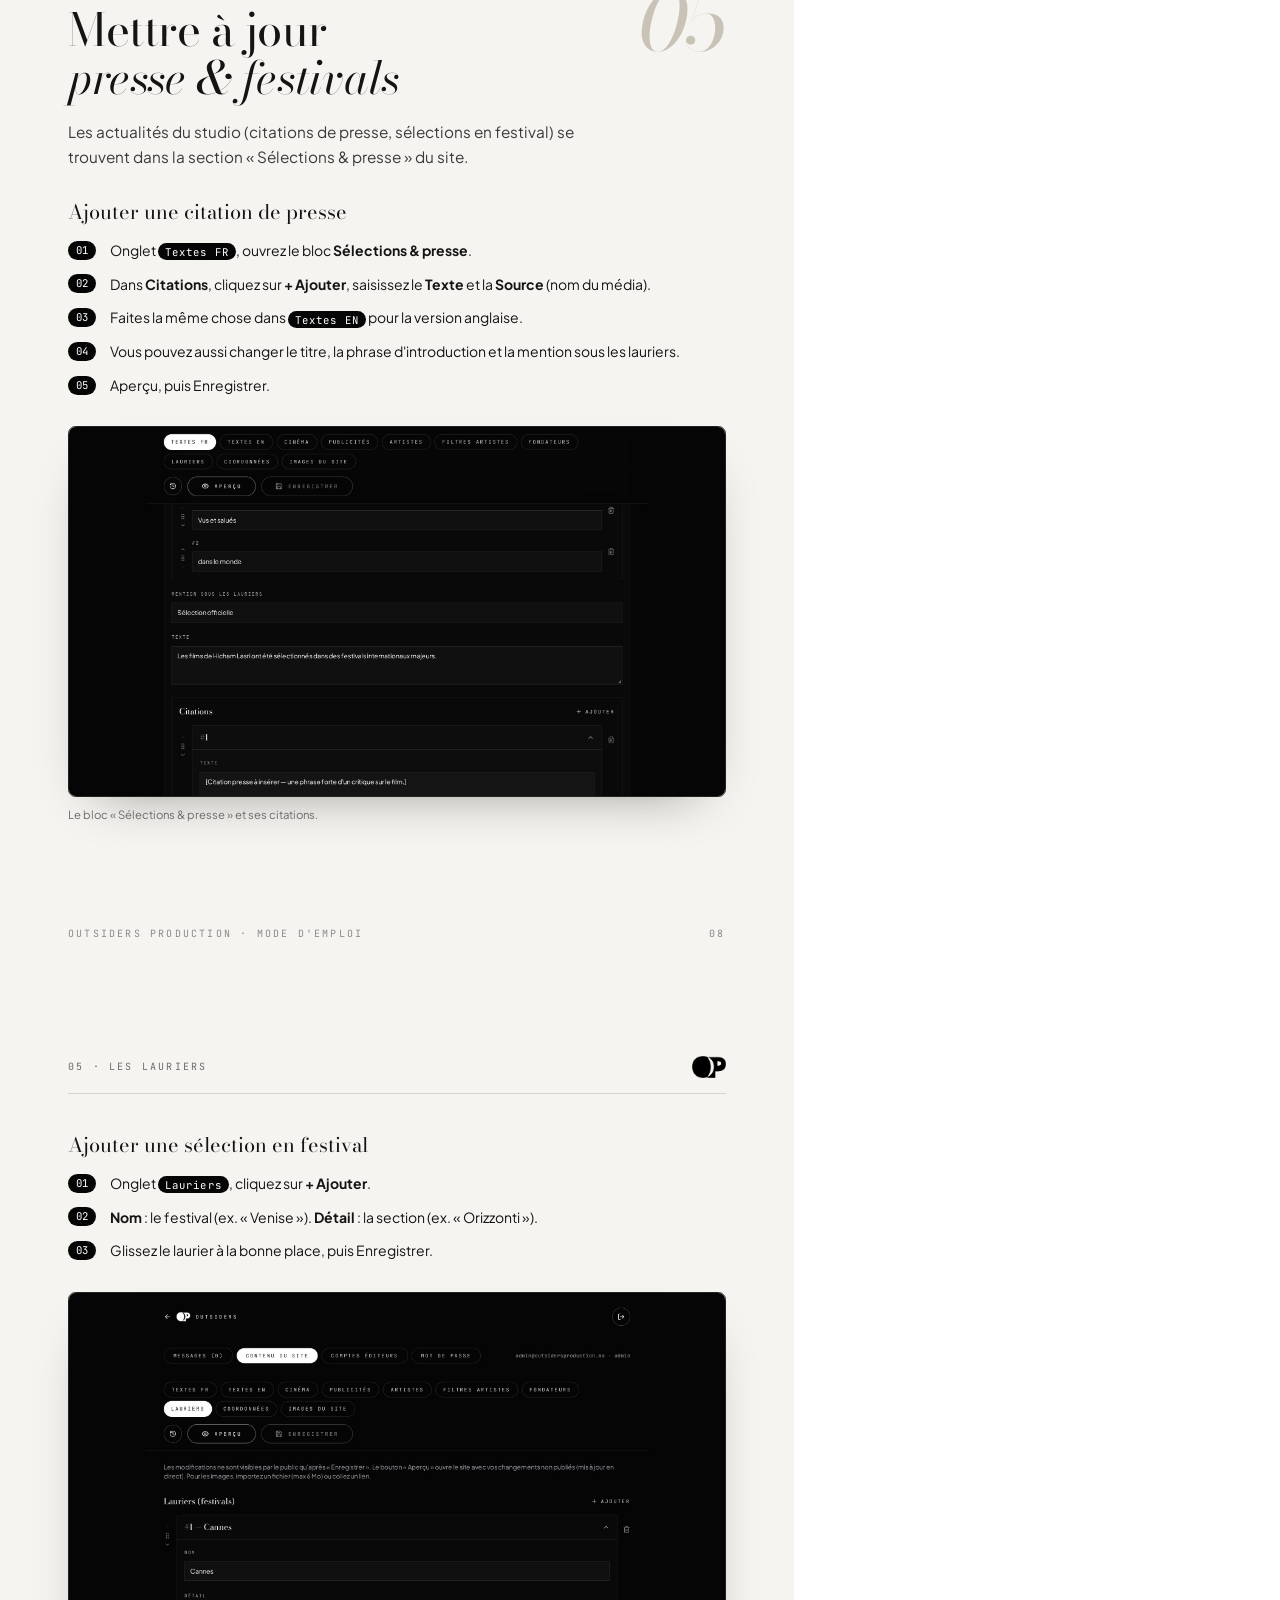
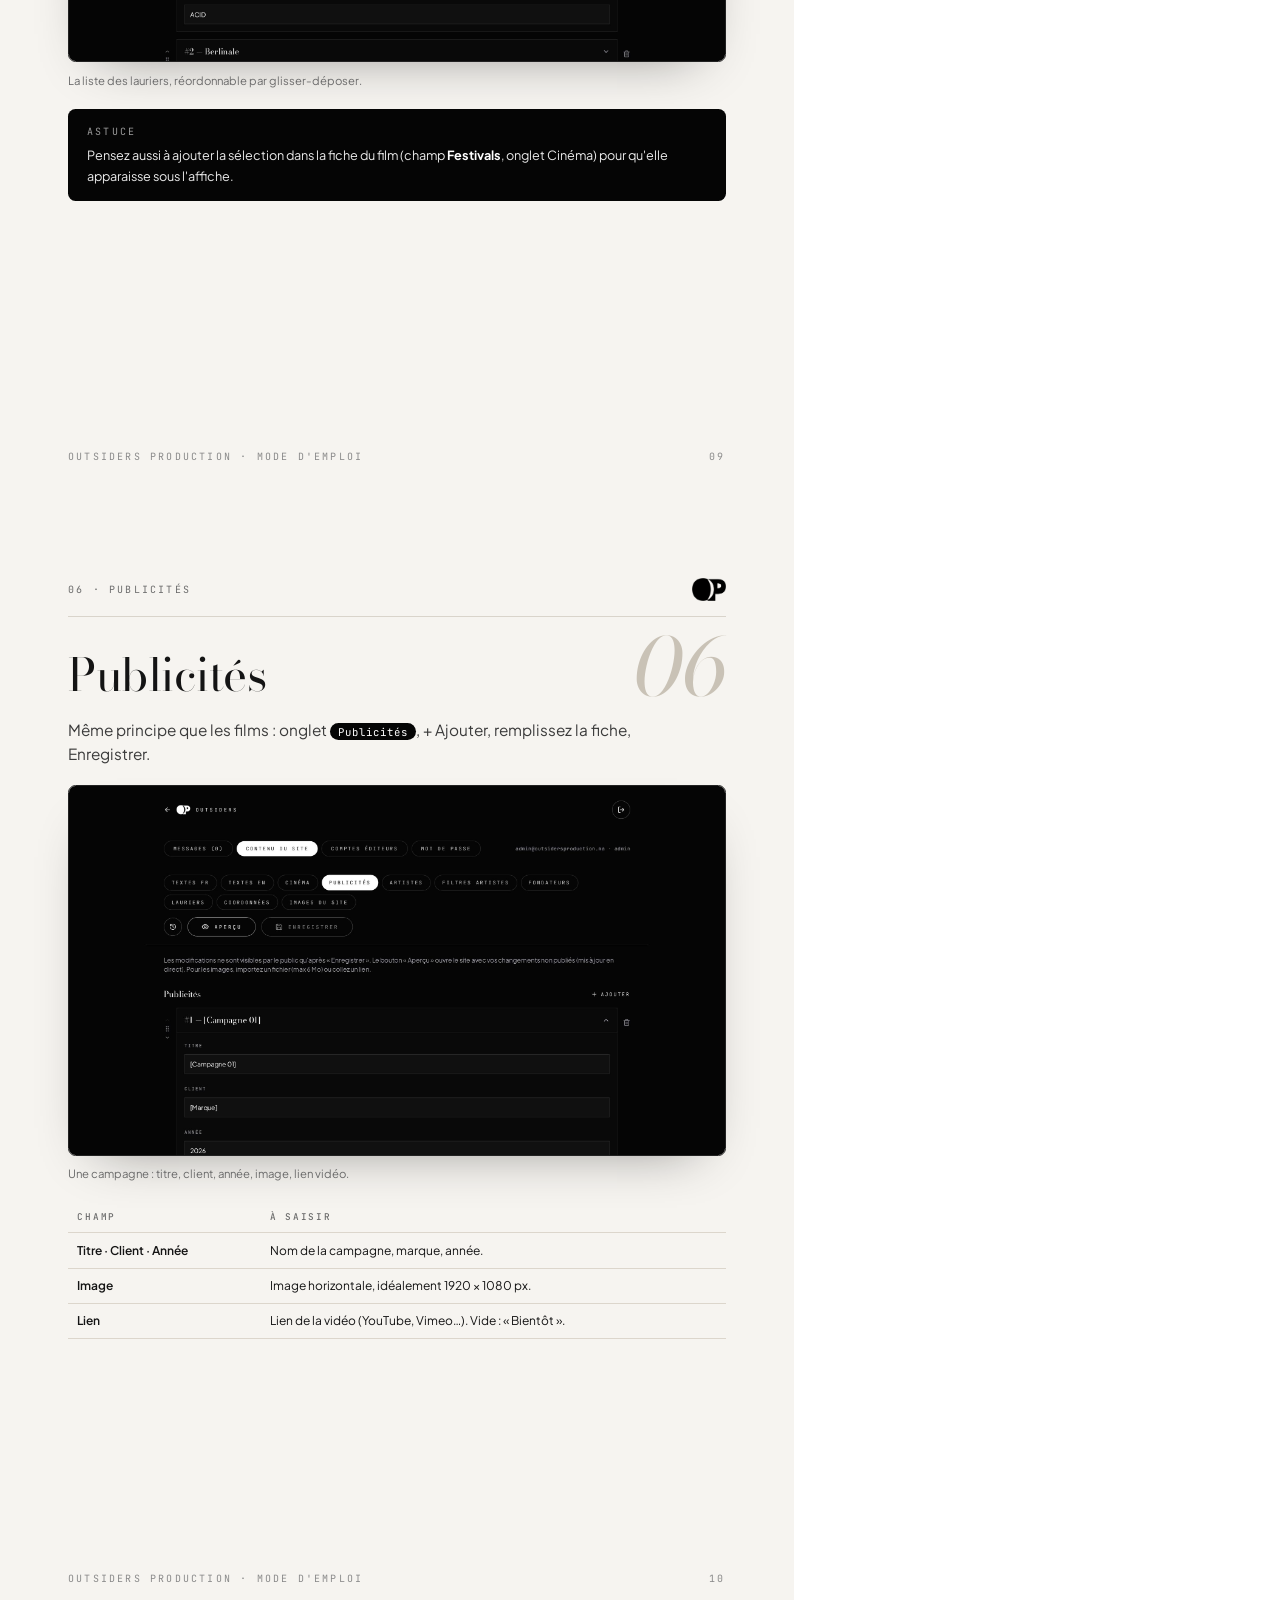
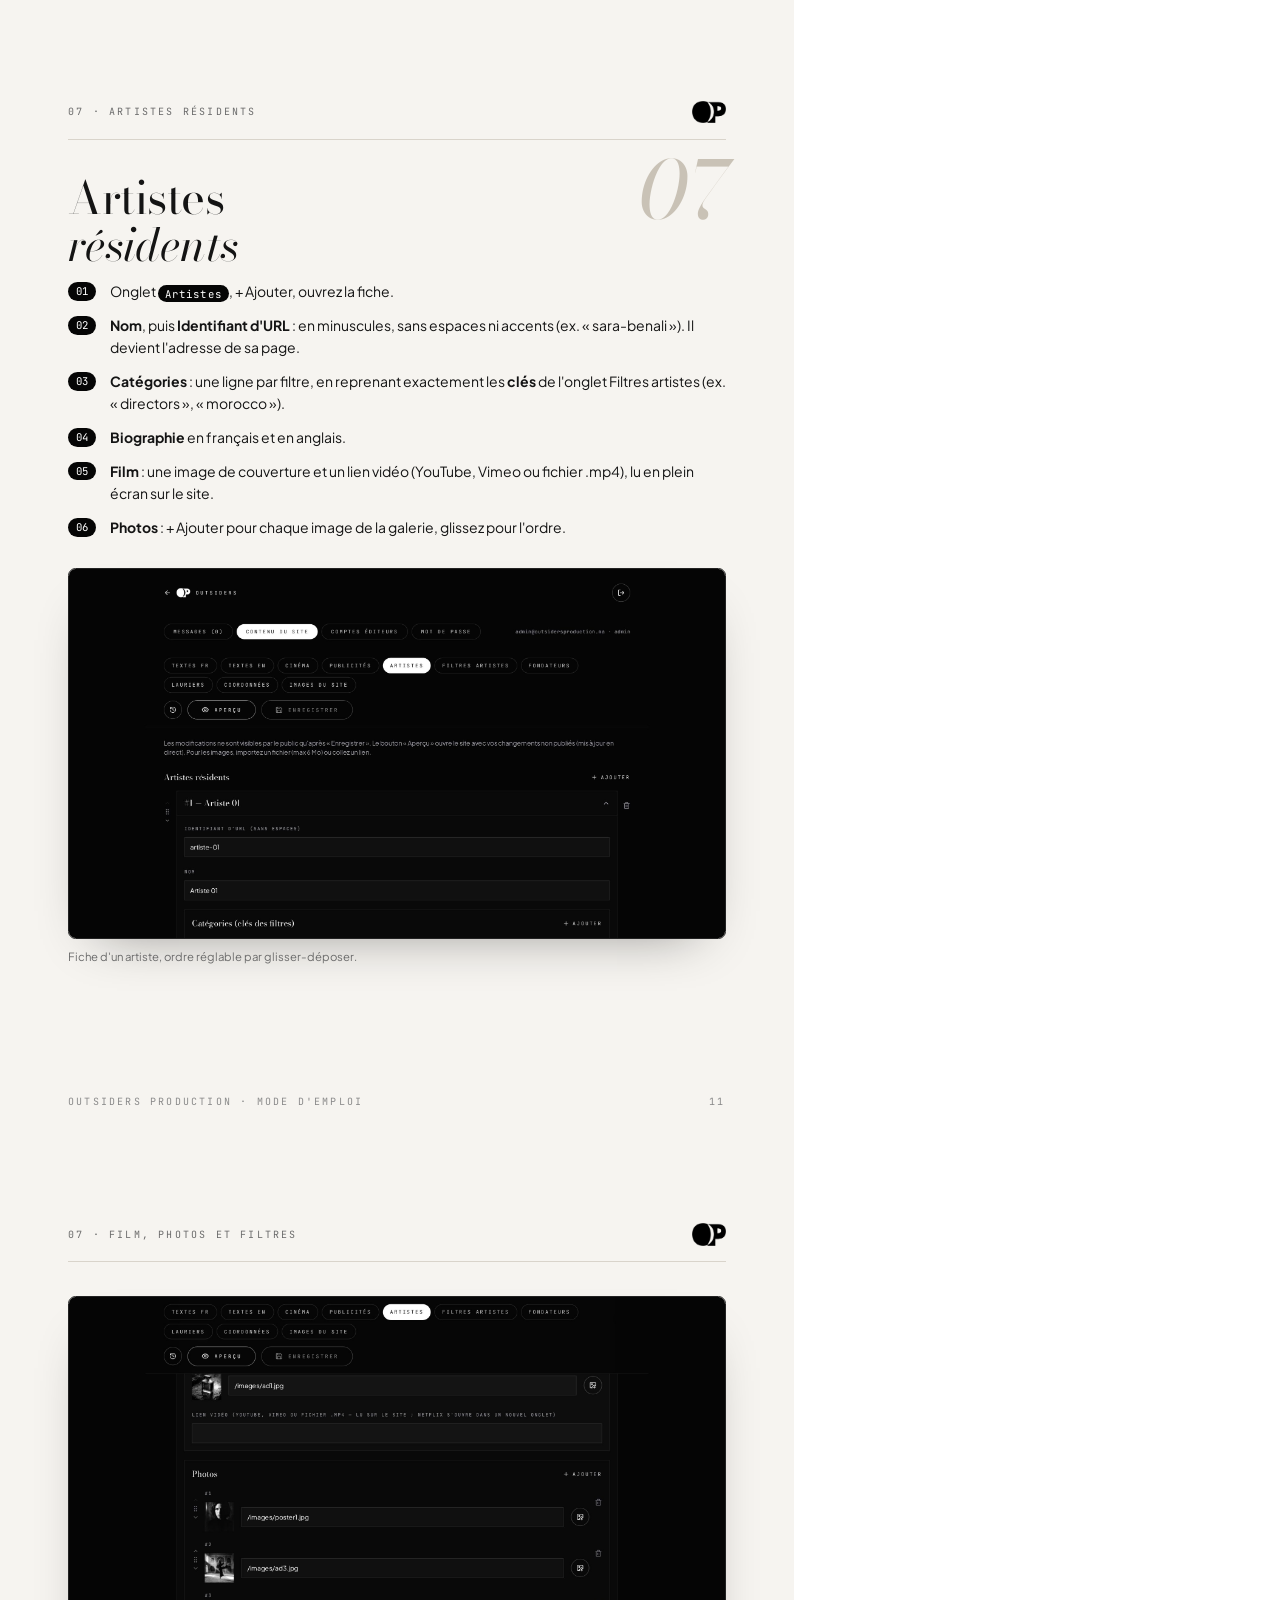
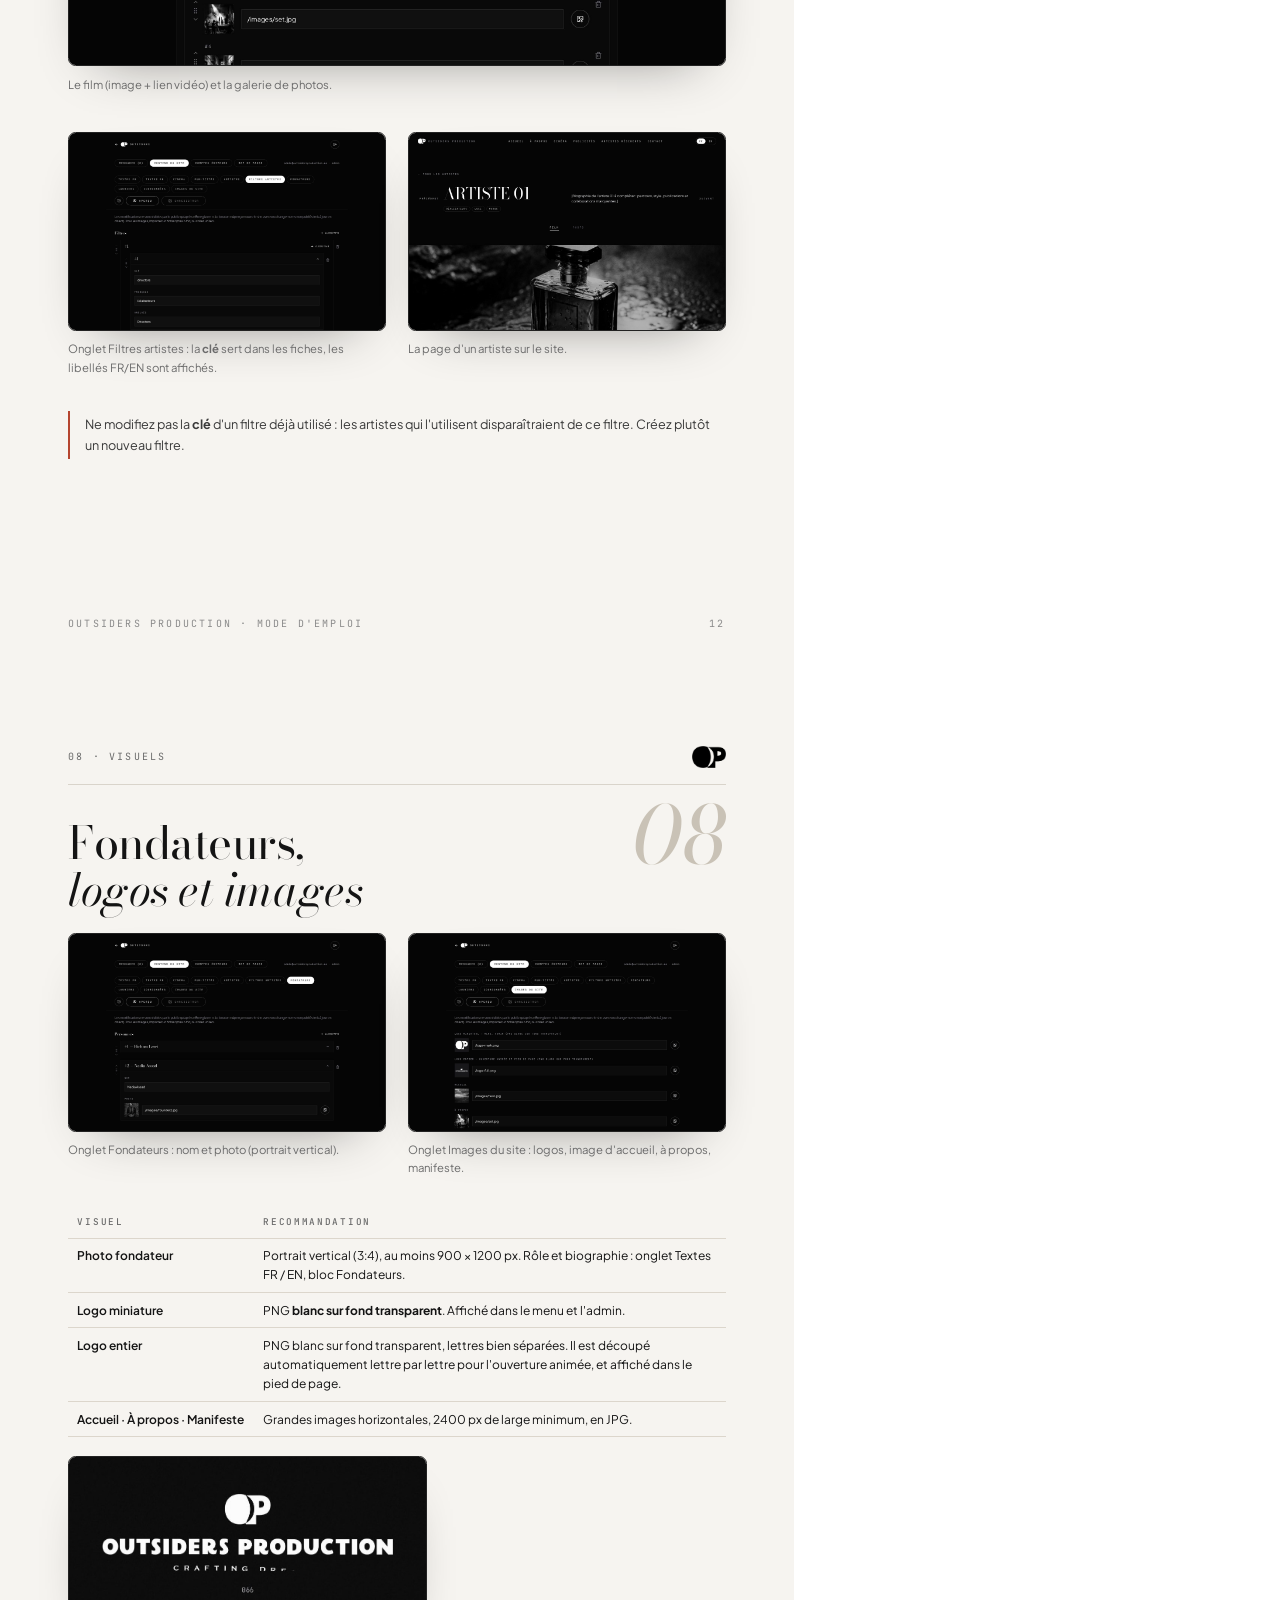
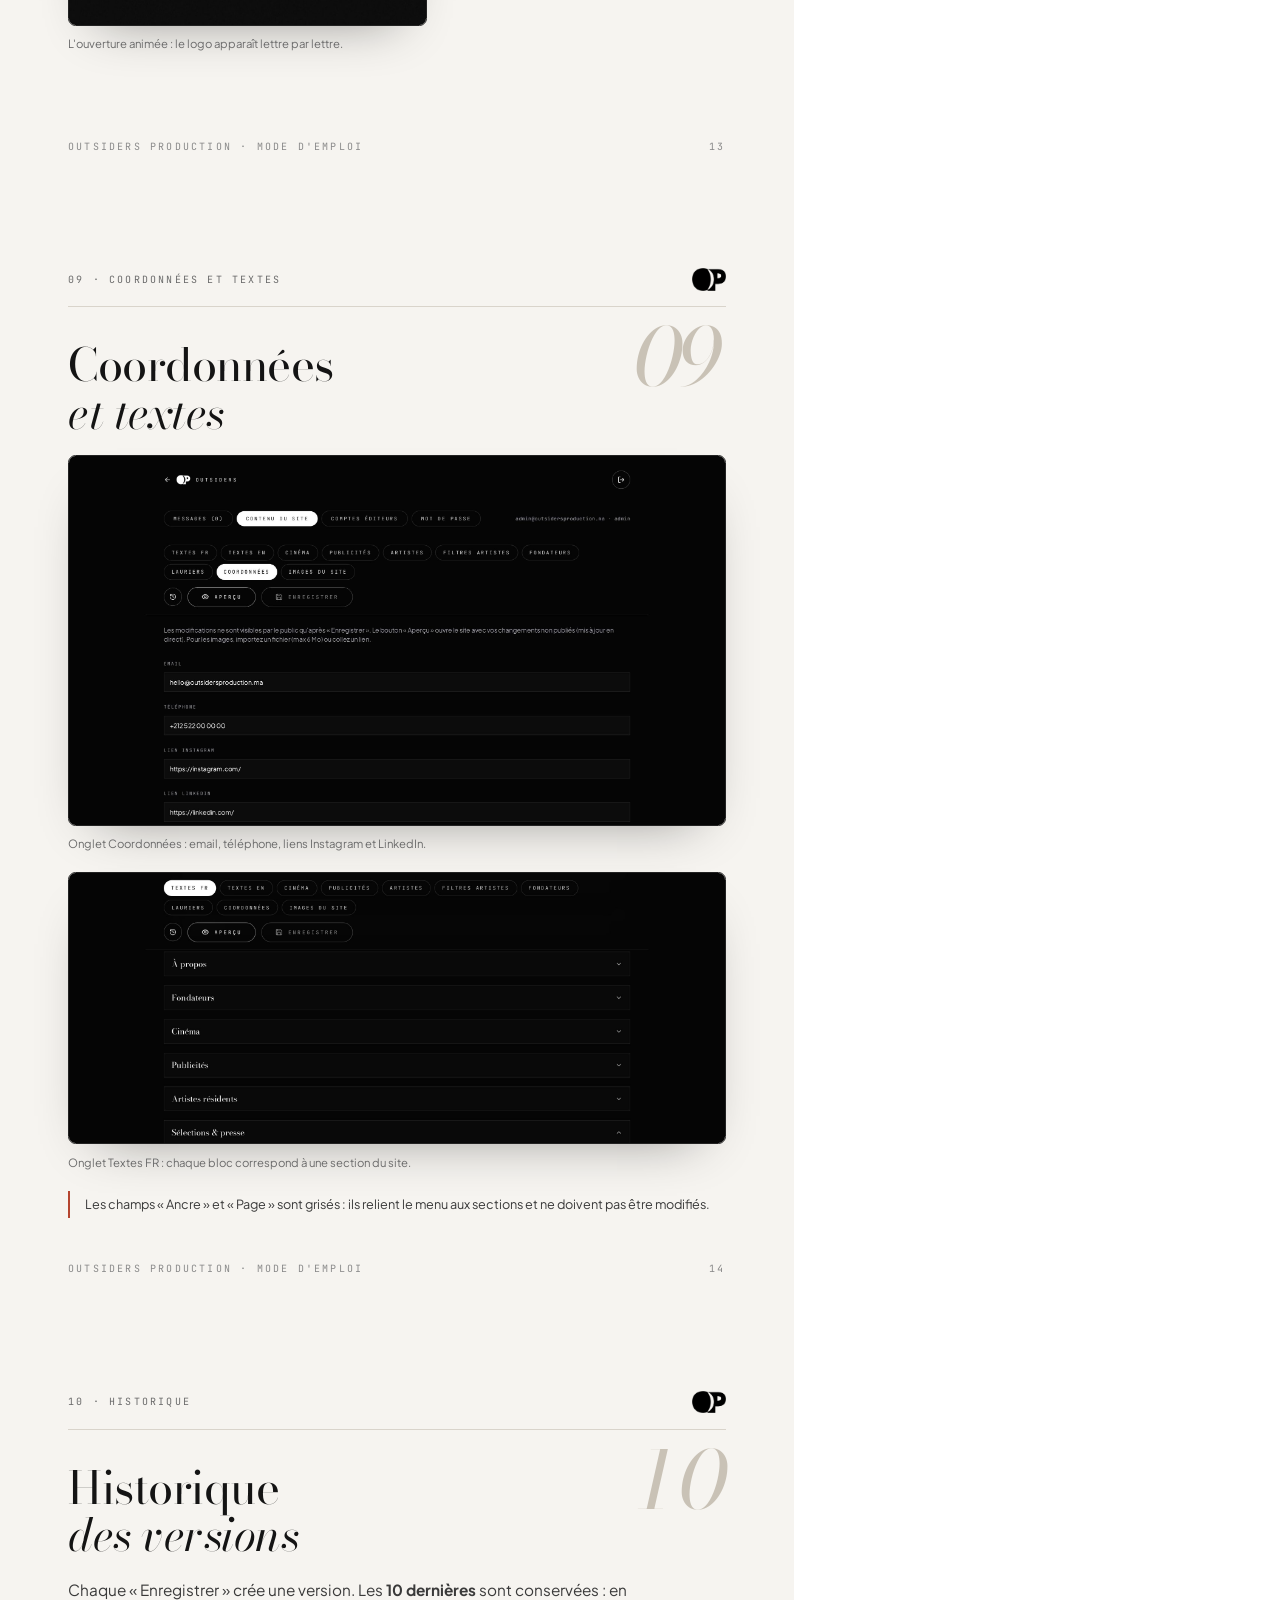
==== commit 9303e598: "## Nouvelle présentation du Cinéma et des Publicités - **Fini le défilement qui bloque la page.** Le" ====
--- a/docs/guide/guide.html
+++ b/docs/guide/guide.html
@@ -170,7 +170,7 @@
 
 <section class="page">
   <div class="head mono"><span>04 · Les champs d'un film</span><img src="../../frontend/public/logo-mark.png" alt="" /></div>
-  <figure style="margin-top:0"><img src="shots/05_film_detail.jpg" alt="" /><figcaption>Fiche d'un film existant : affiche, lien, type, synopsis.</figcaption></figure>
+  <figure style="margin-top:0"><img src="shots/05_film_detail.jpg" alt="" style="max-height:72mm" /><figcaption>Fiche d'un film existant : affiche, lien, type, synopsis.</figcaption></figure>
   <table>
     <tr><th>Champ</th><th>À saisir</th></tr>
     <tr><td>Titre · Année · Réalisation</td><td>Le titre tel qu'il doit apparaître, l'année de sortie, le ou les réalisateurs.</td></tr>
@@ -180,7 +180,7 @@
     <tr><td>Synopsis FR / EN</td><td>2 à 4 phrases dans chaque langue.</td></tr>
     <tr><td>Festivals</td><td>Une ligne par sélection, ex. « Berlinale · Panorama ». + Ajouter pour une ligne de plus.</td></tr>
   </table>
-  <figure><img src="shots/22_site_films.jpg" alt="" /><figcaption>Le résultat sur le site : la bande horizontale « Œuvres choisies ».</figcaption></figure>
+  <figure><img src="shots/22_site_films.jpg" alt="" style="max-height:58mm" /><figcaption>La page Cinéma : grille d'affiches filtrée par type (début du champ « Type »). L'accueil montre les 6 premiers films + « Voir tous les films ». Publicités : même principe, filtrées par client.</figcaption></figure>
   <div class="foot mono"><span>Outsiders Production · Mode d'emploi</span><span>07</span></div>
 </section>
 
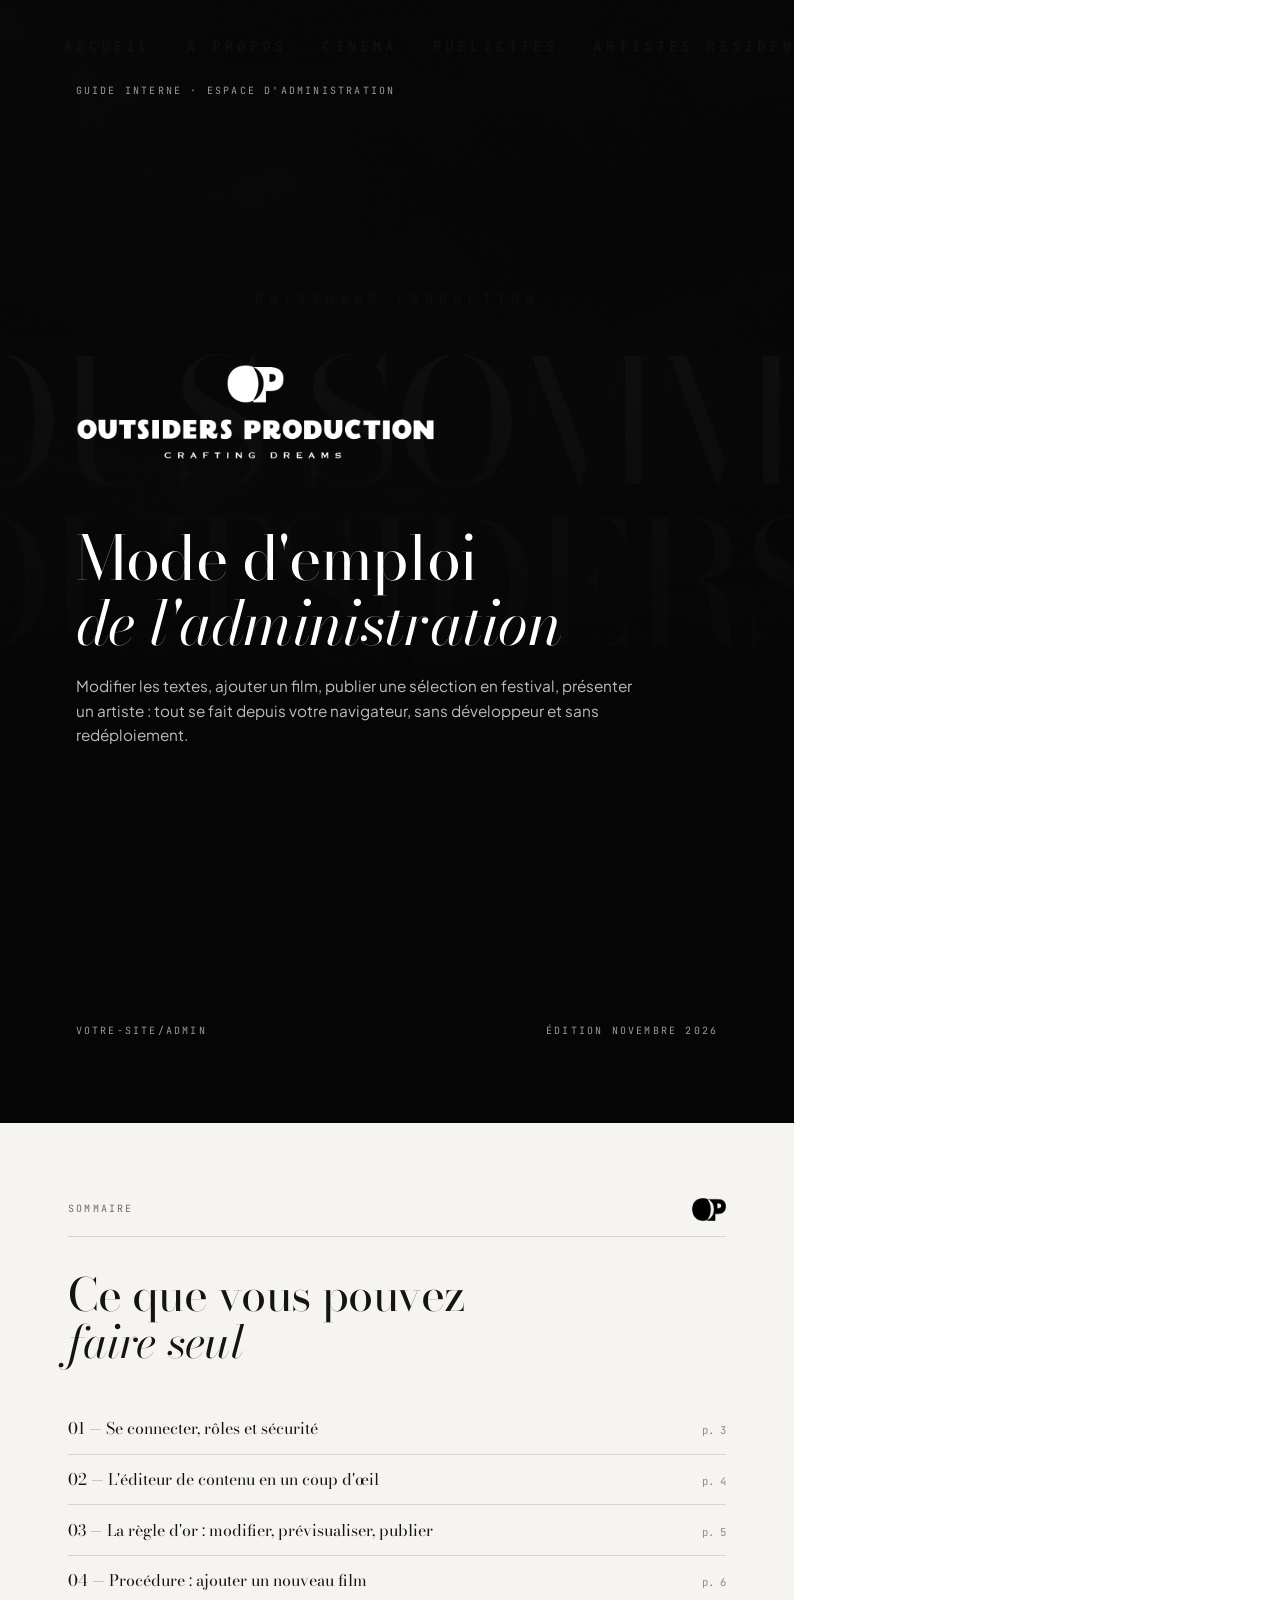
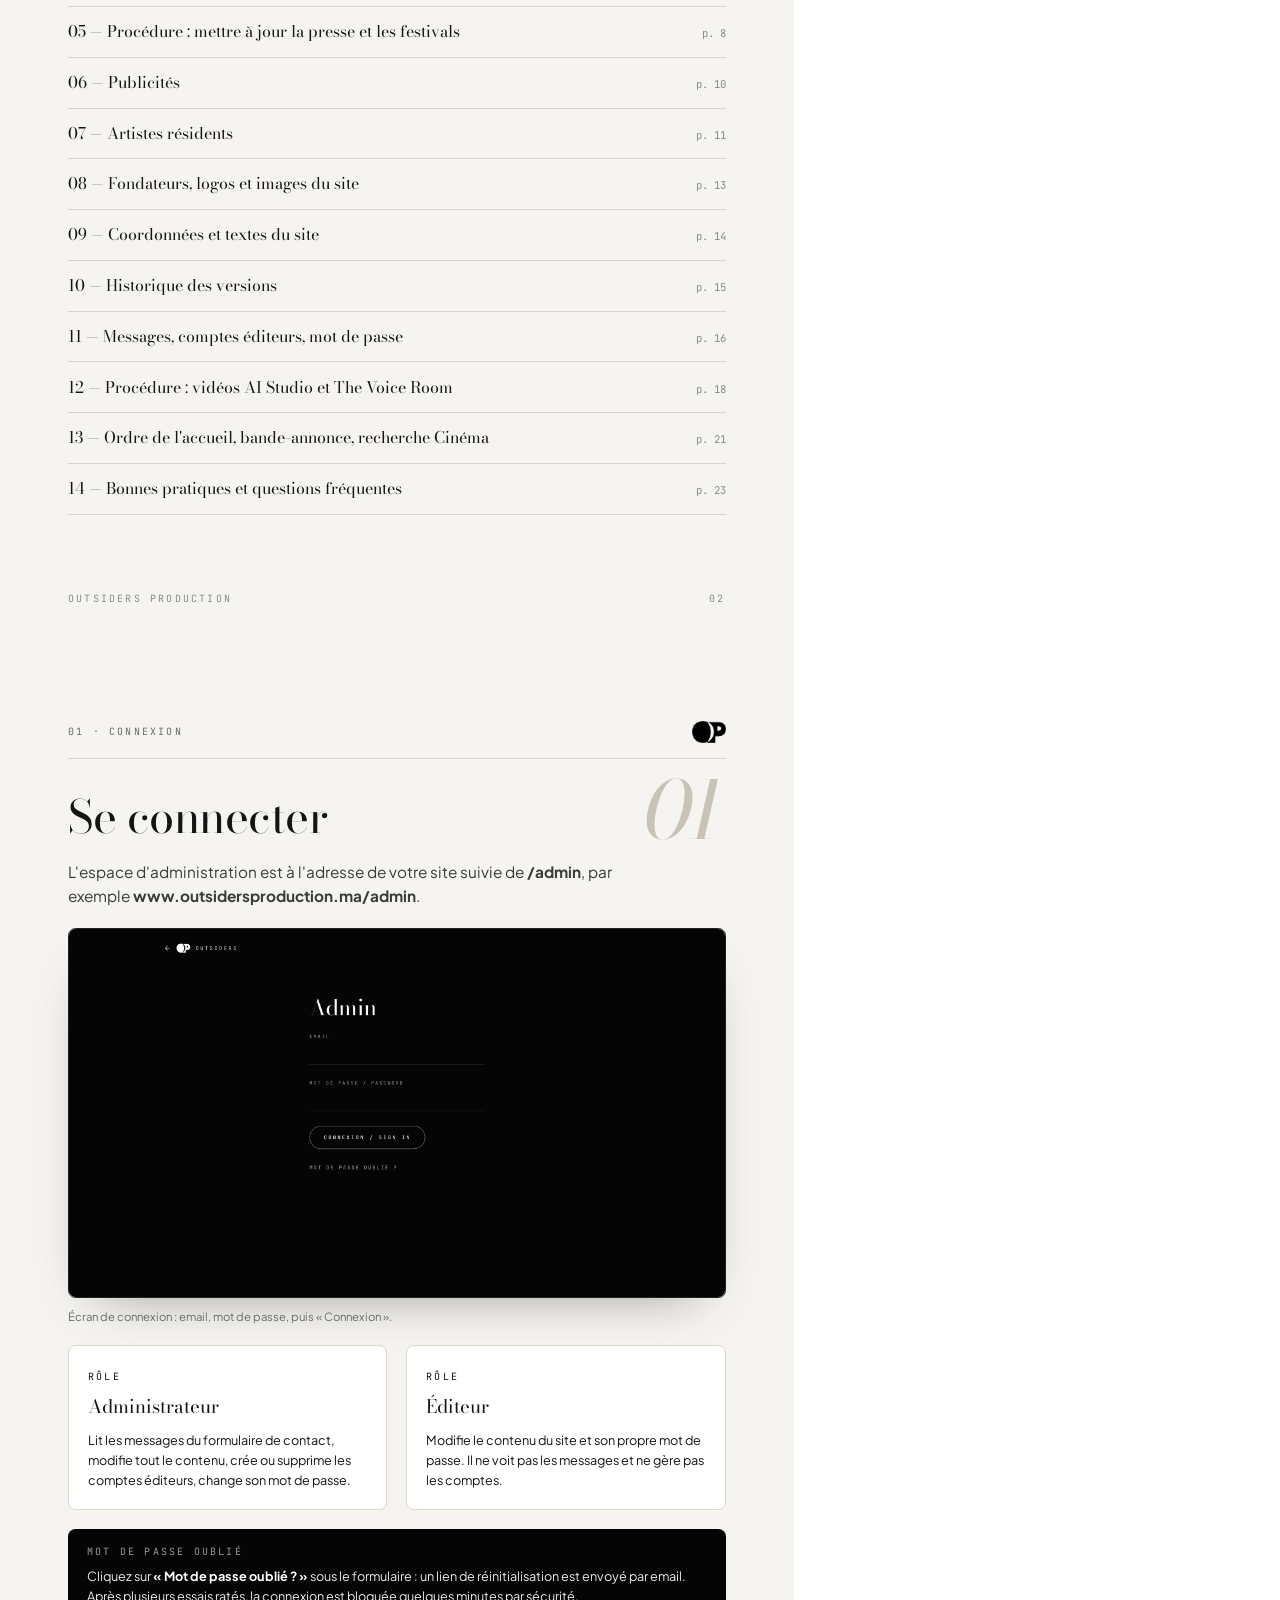
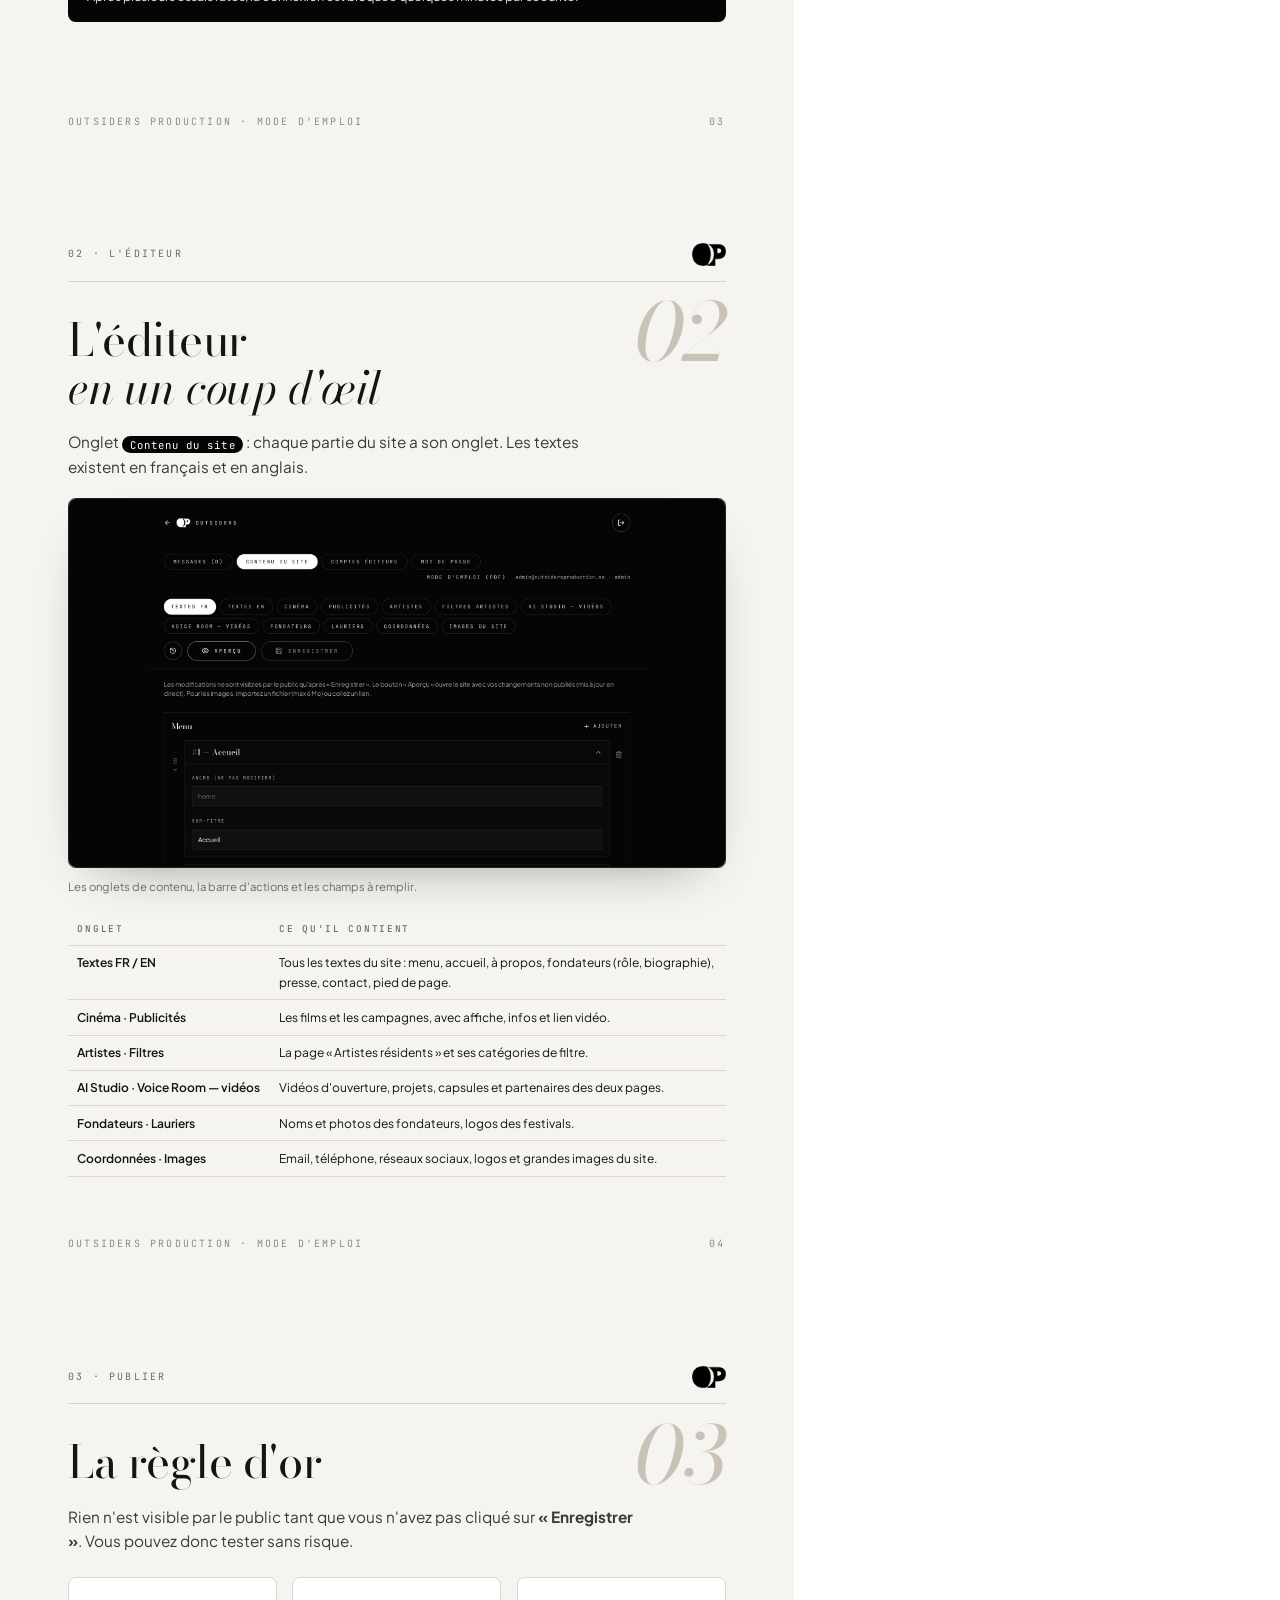
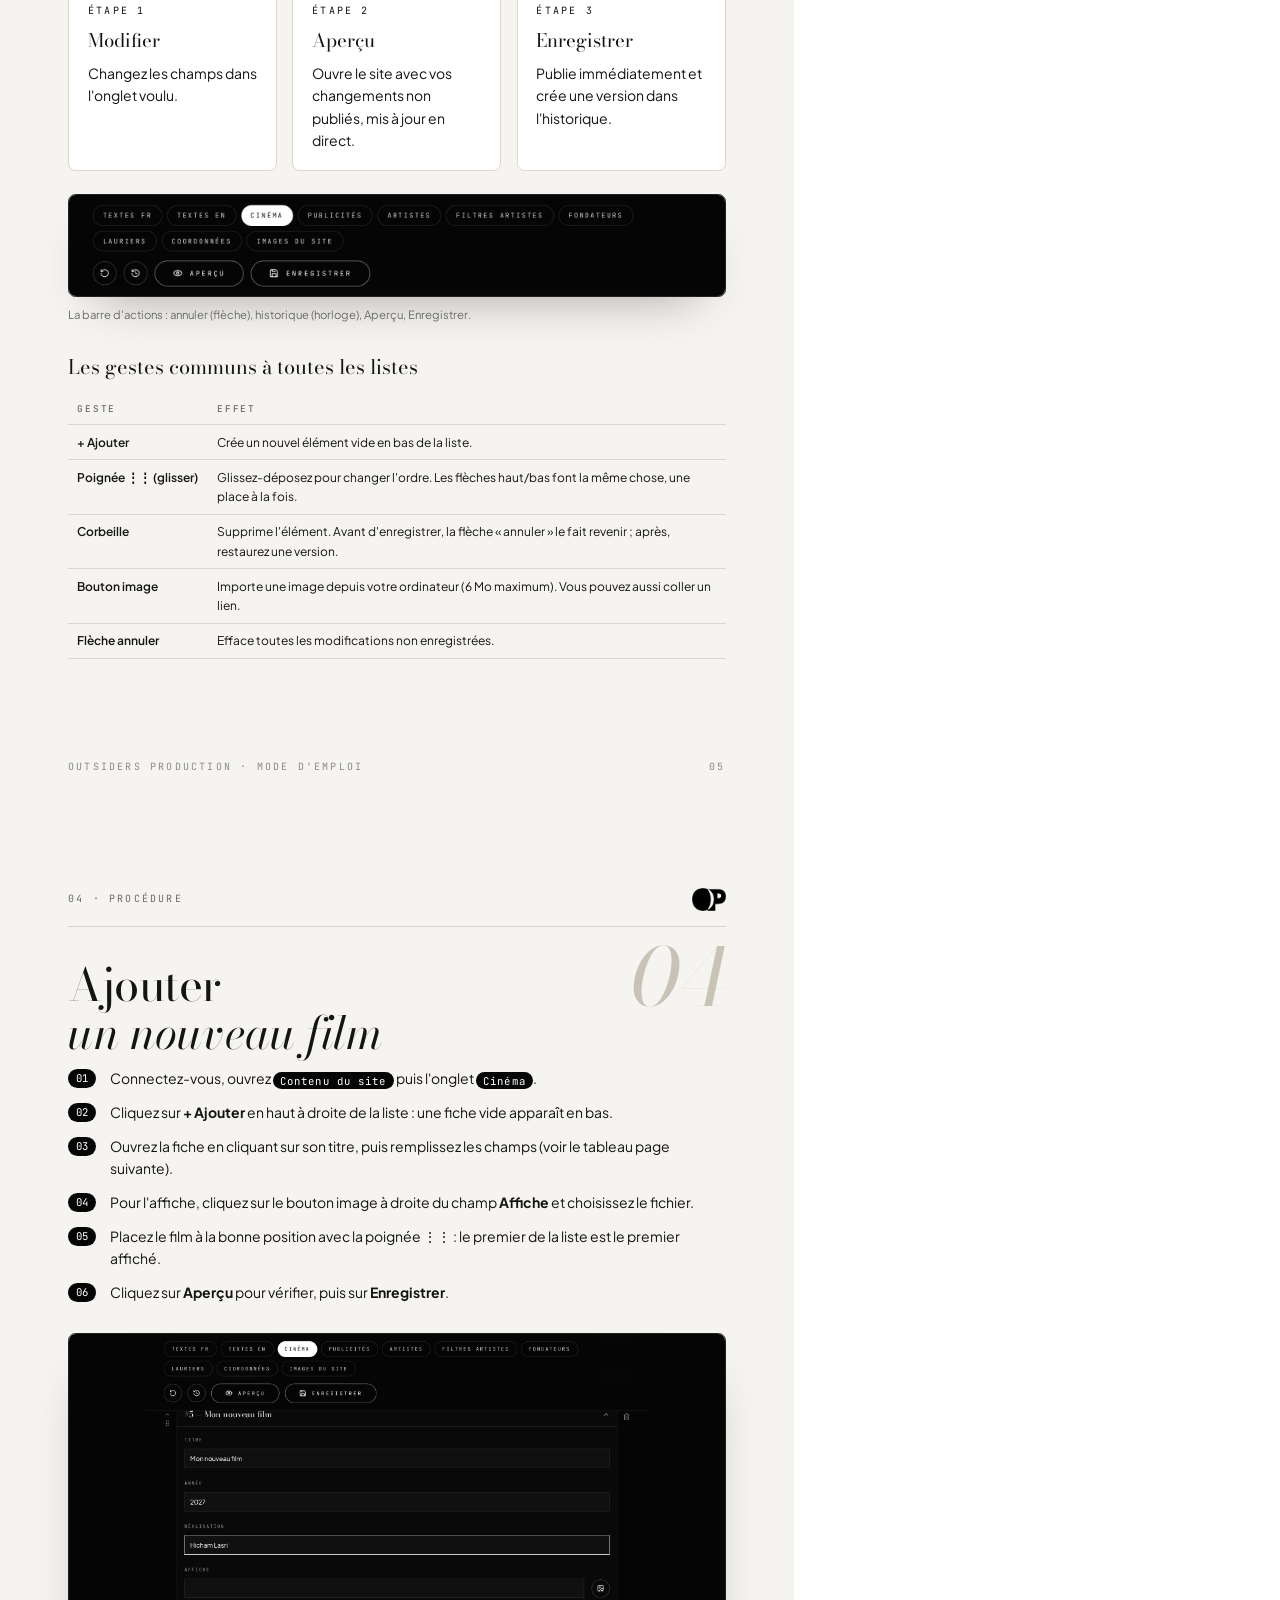
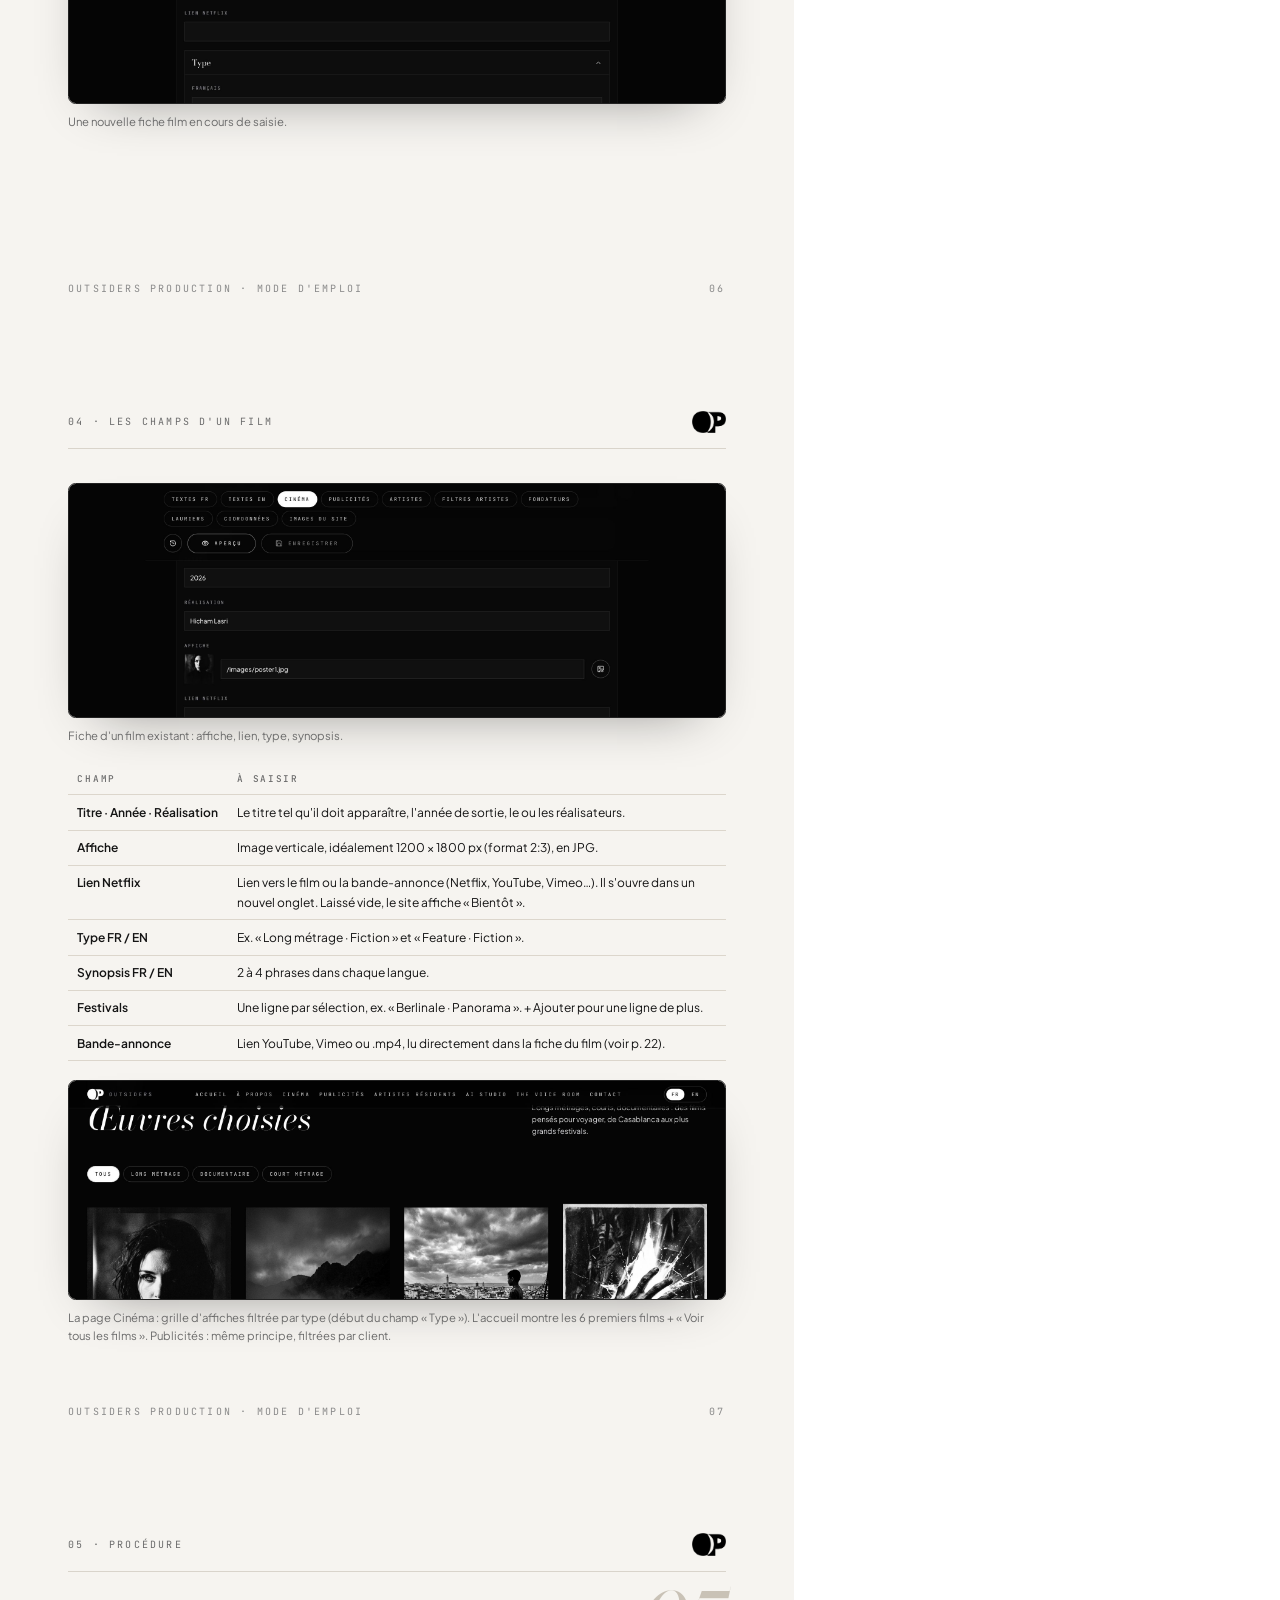
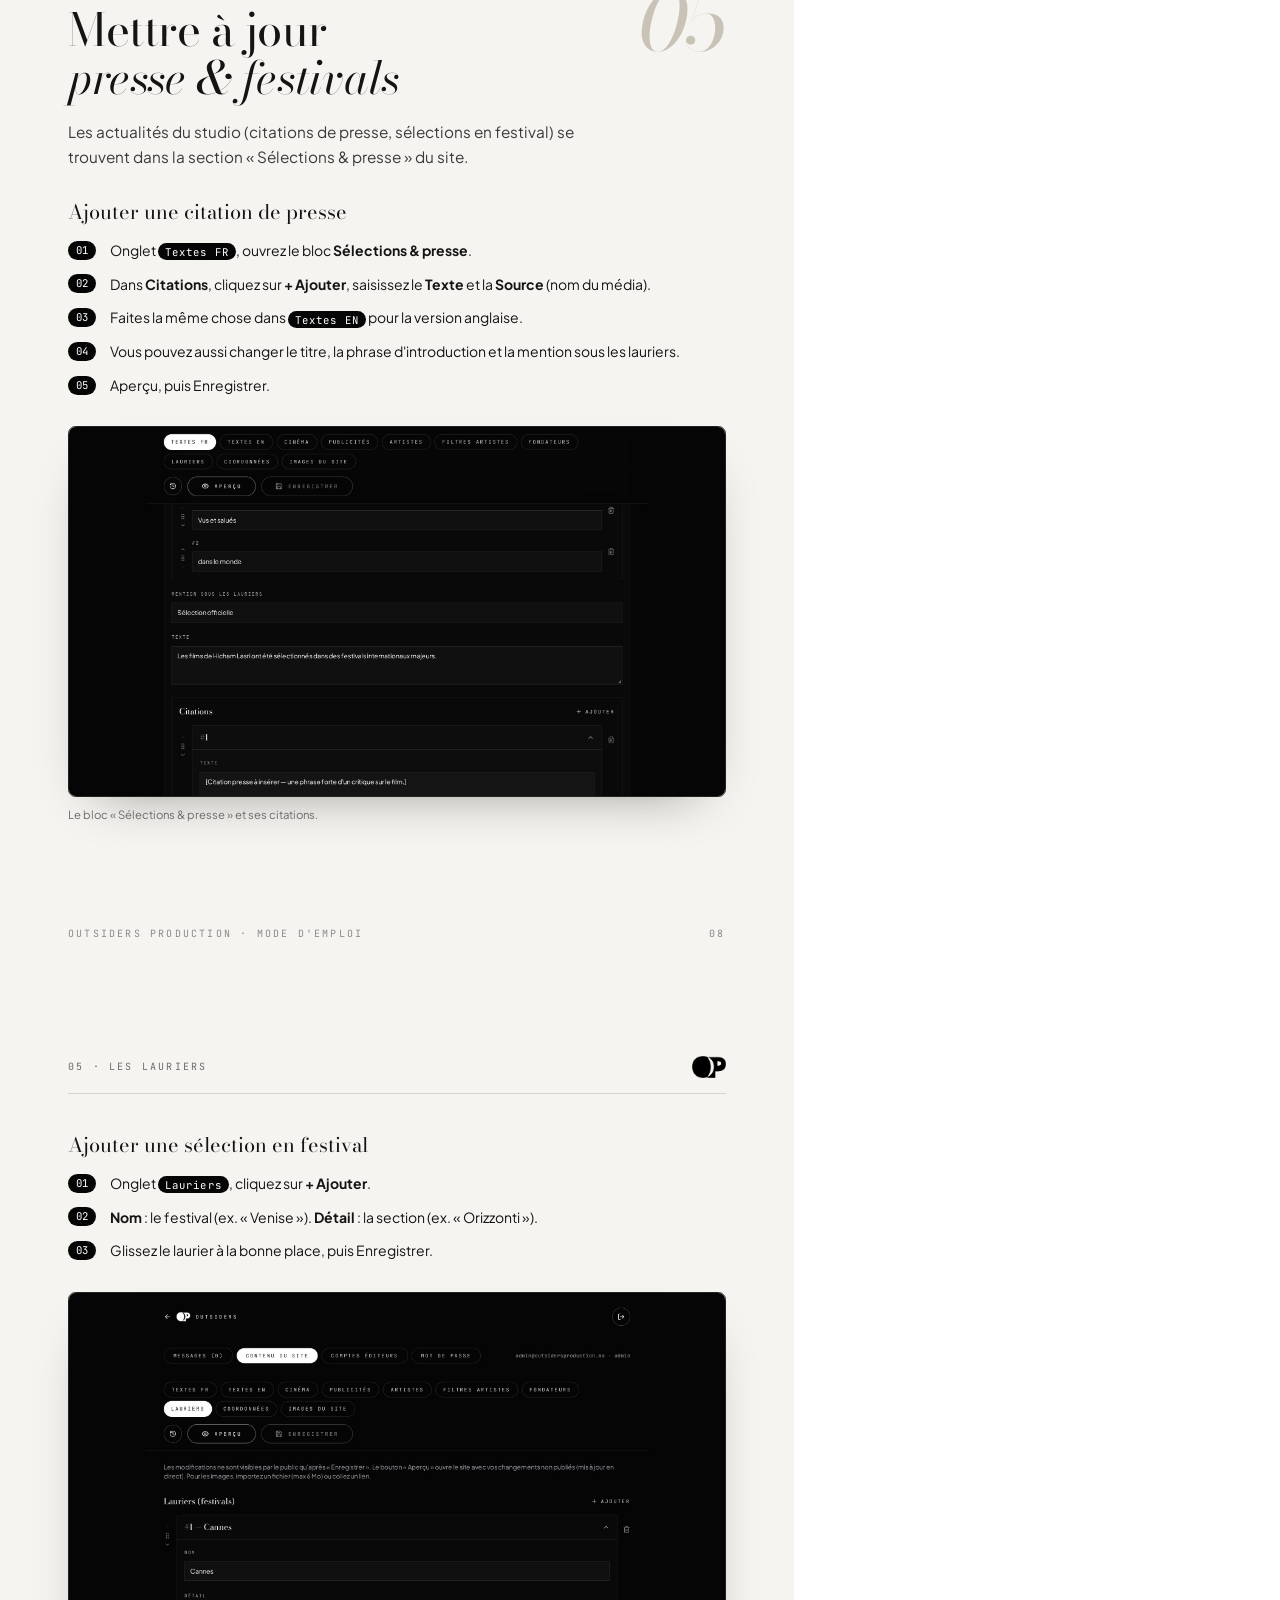
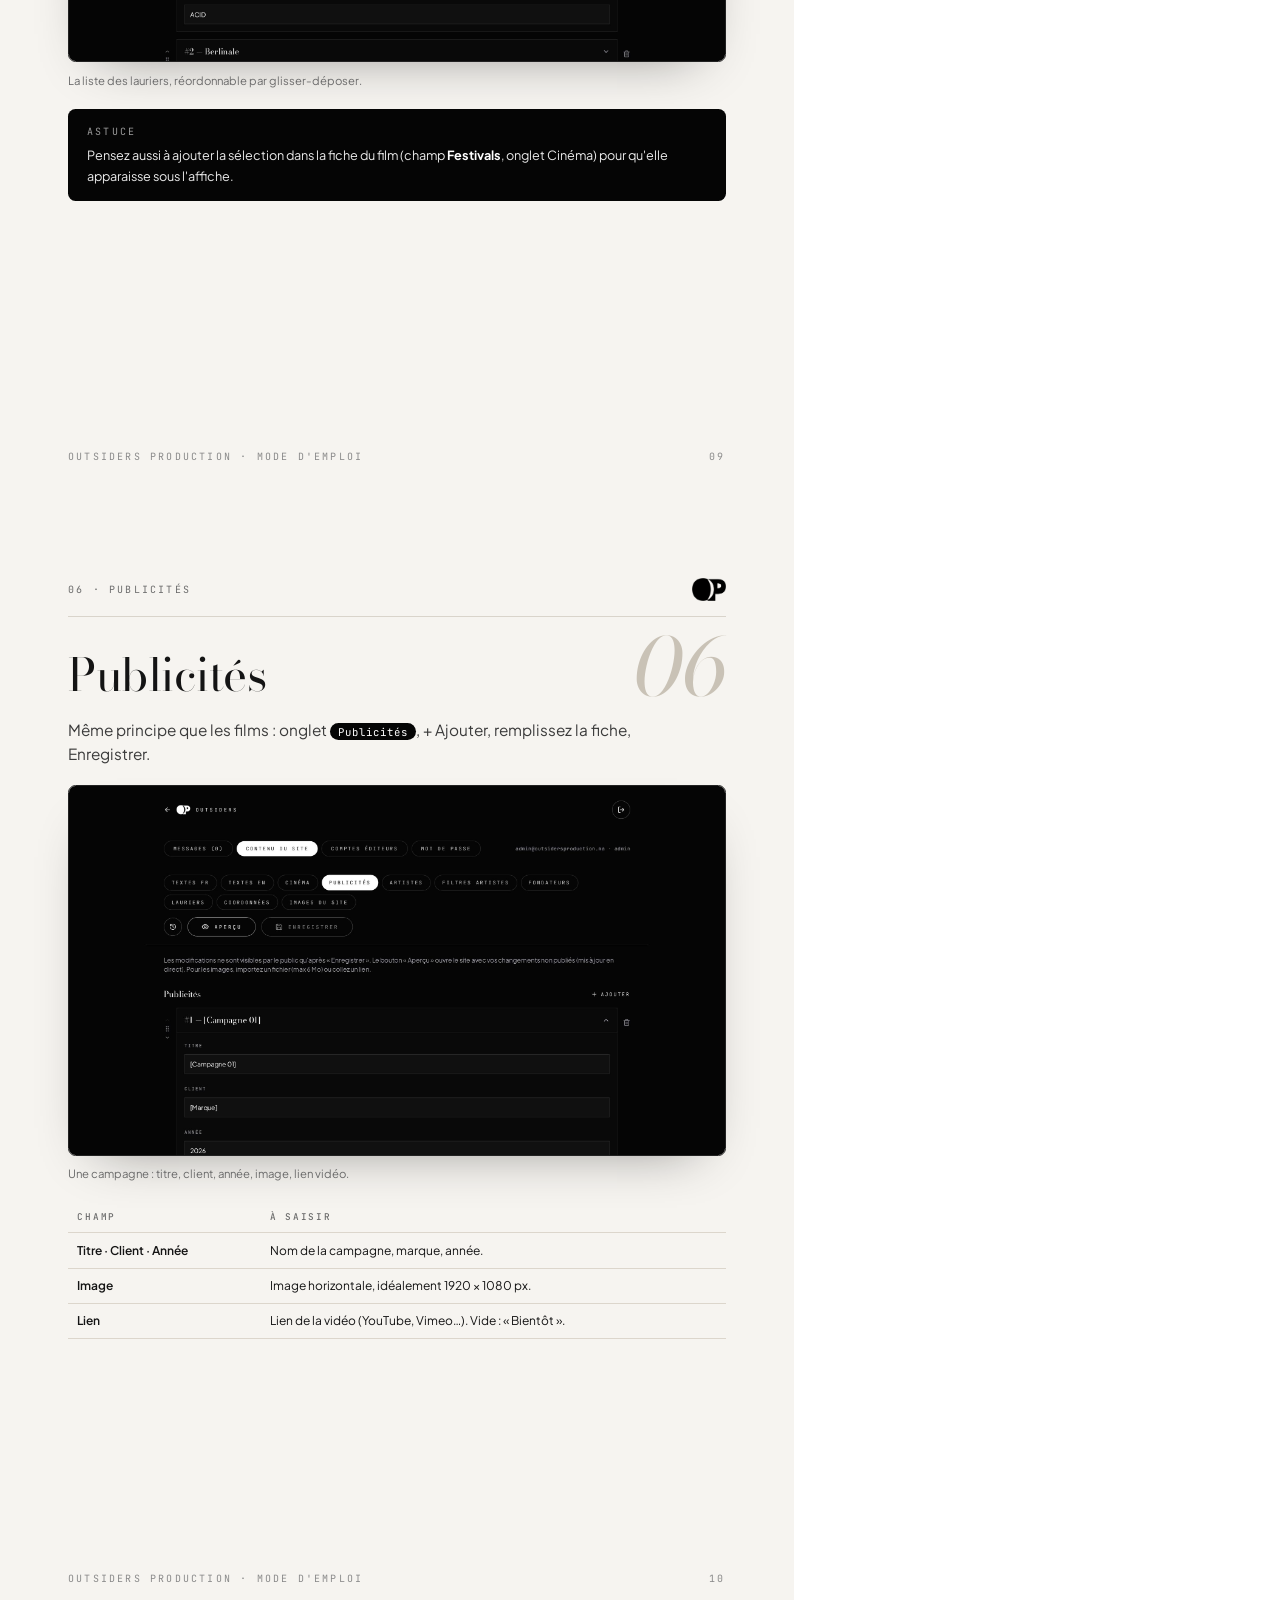
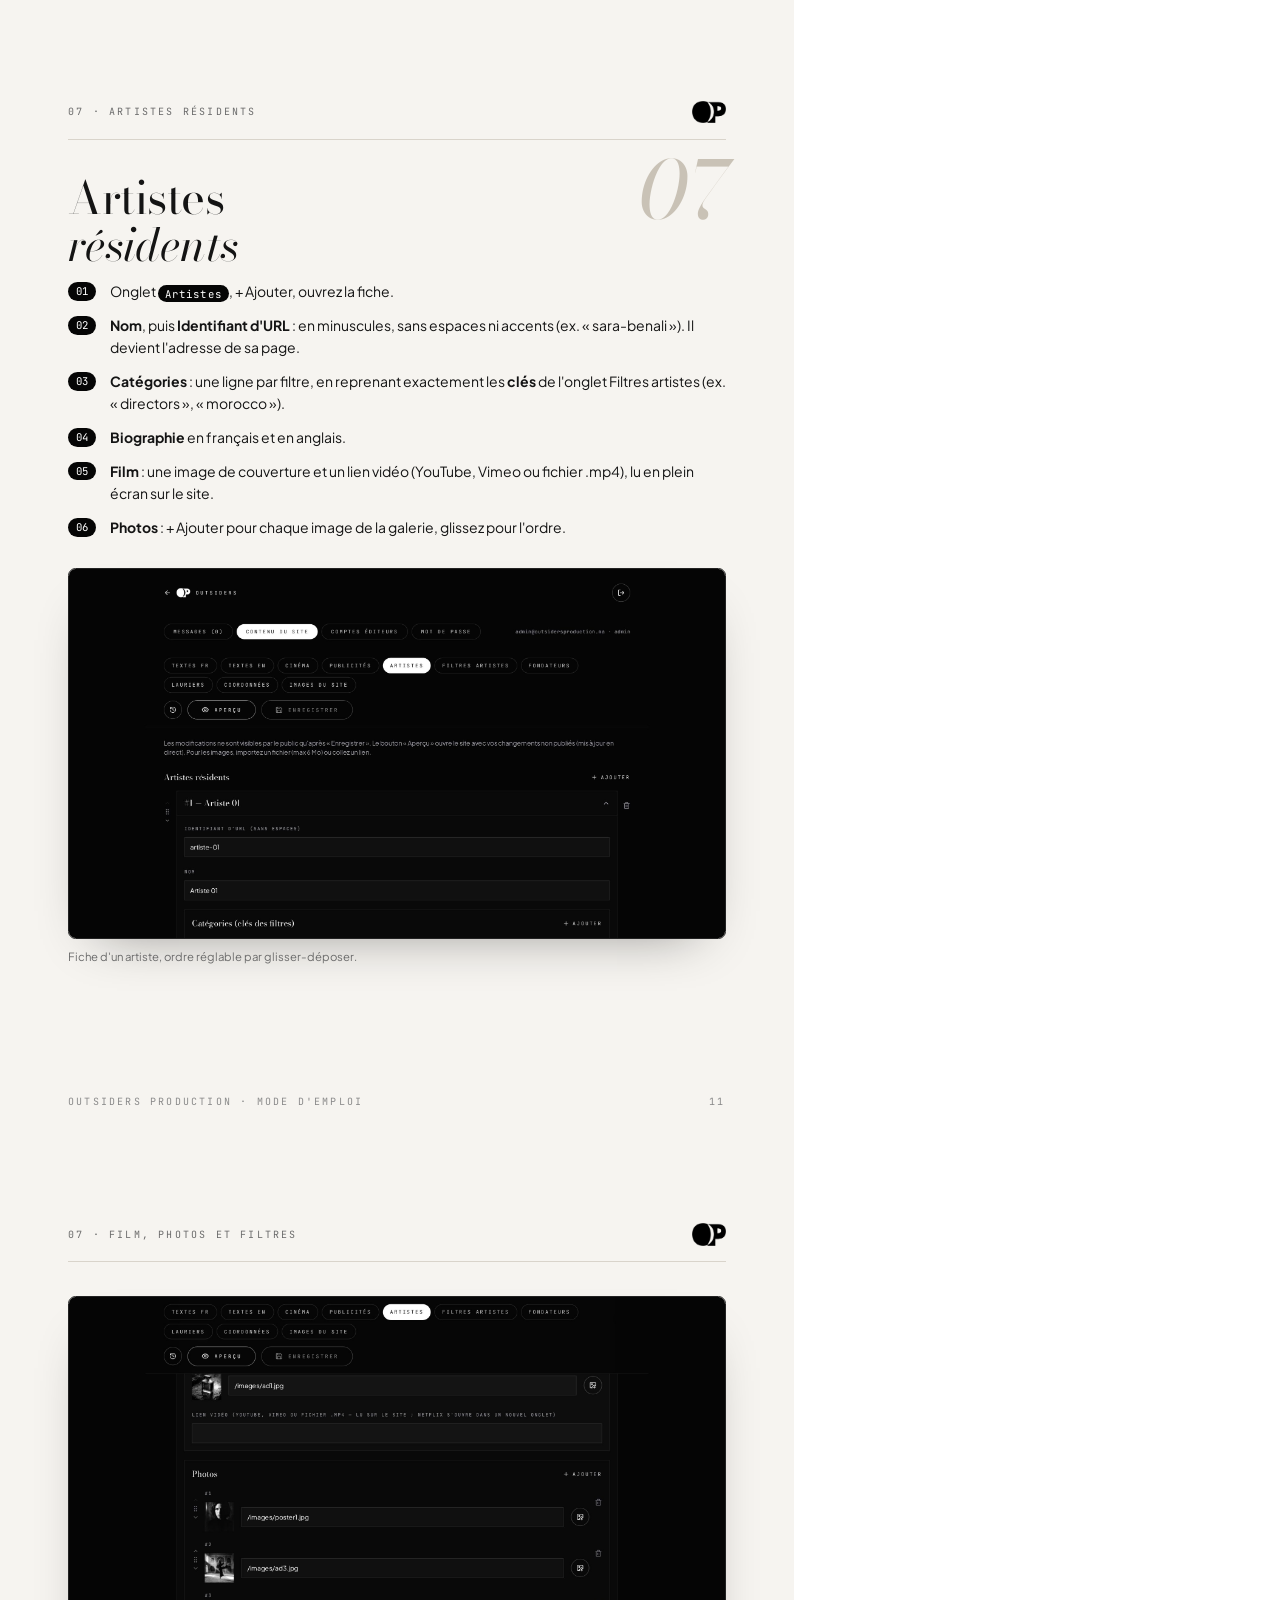
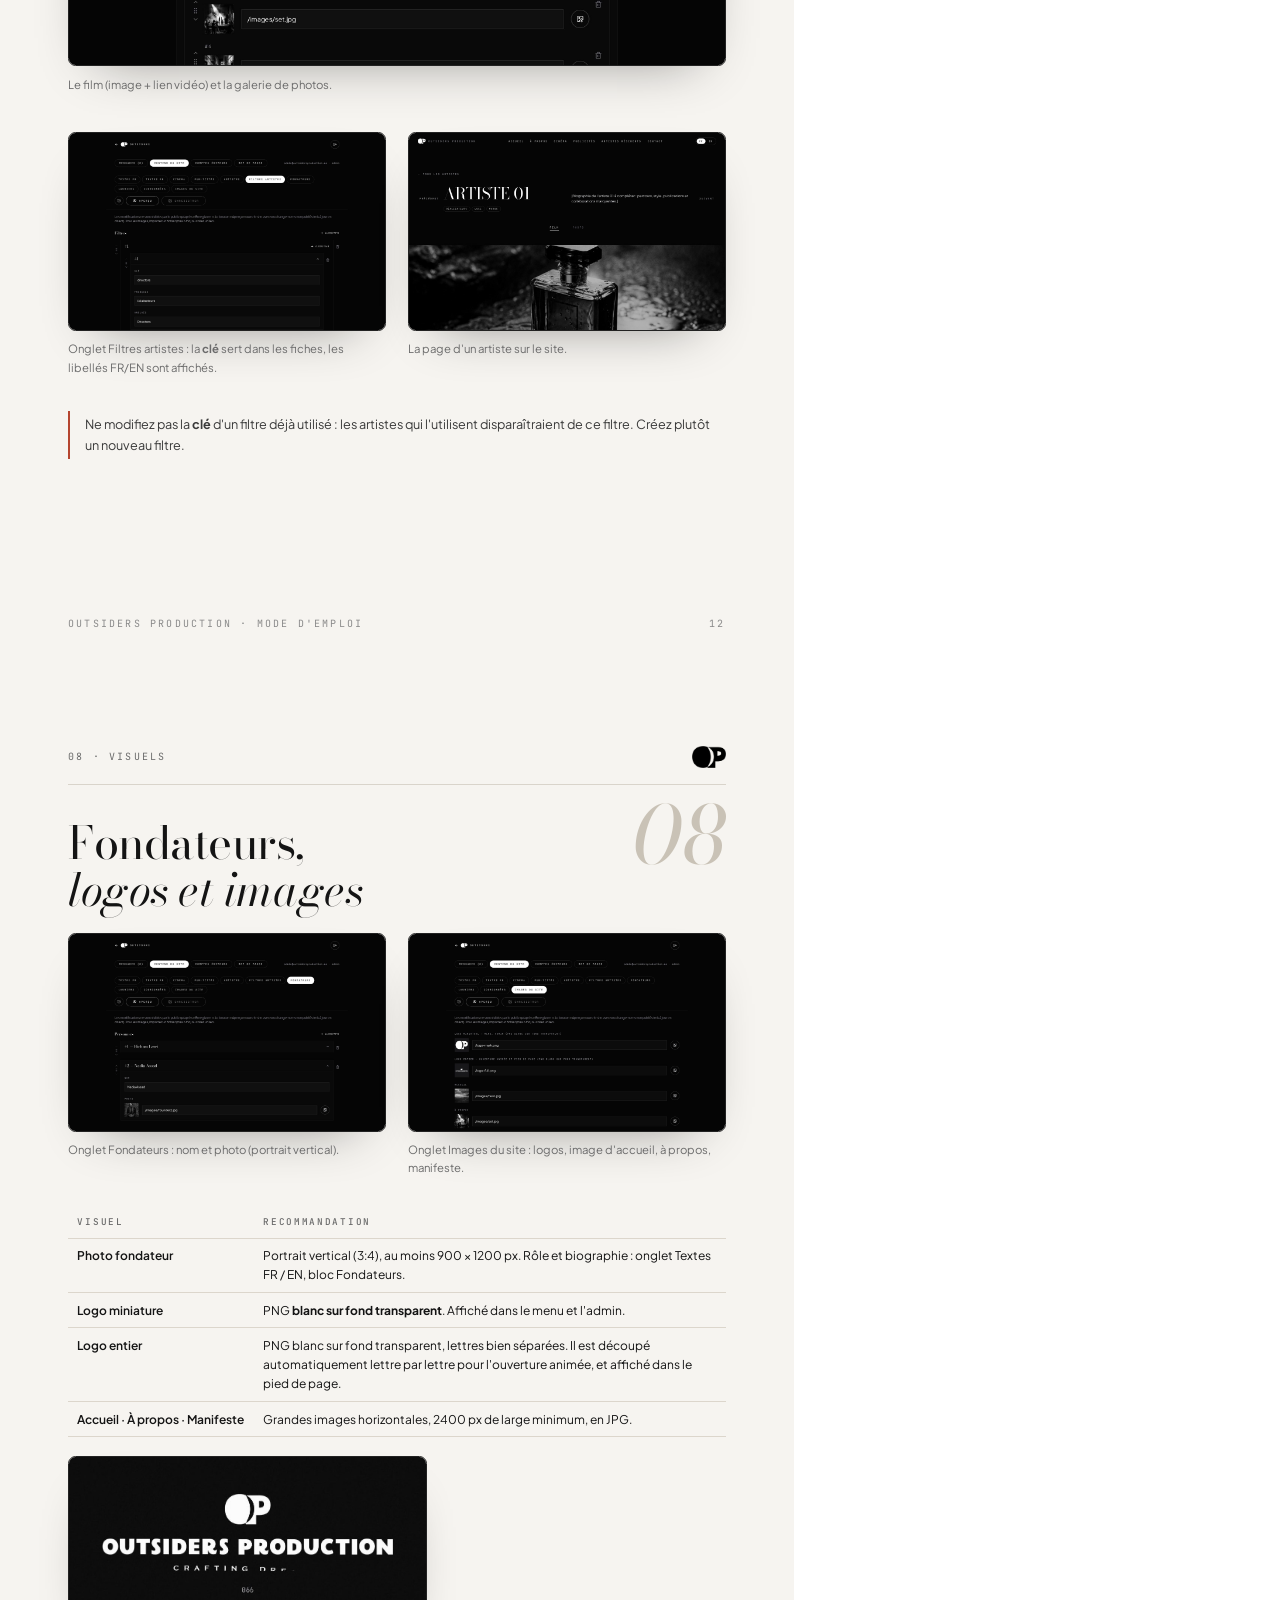
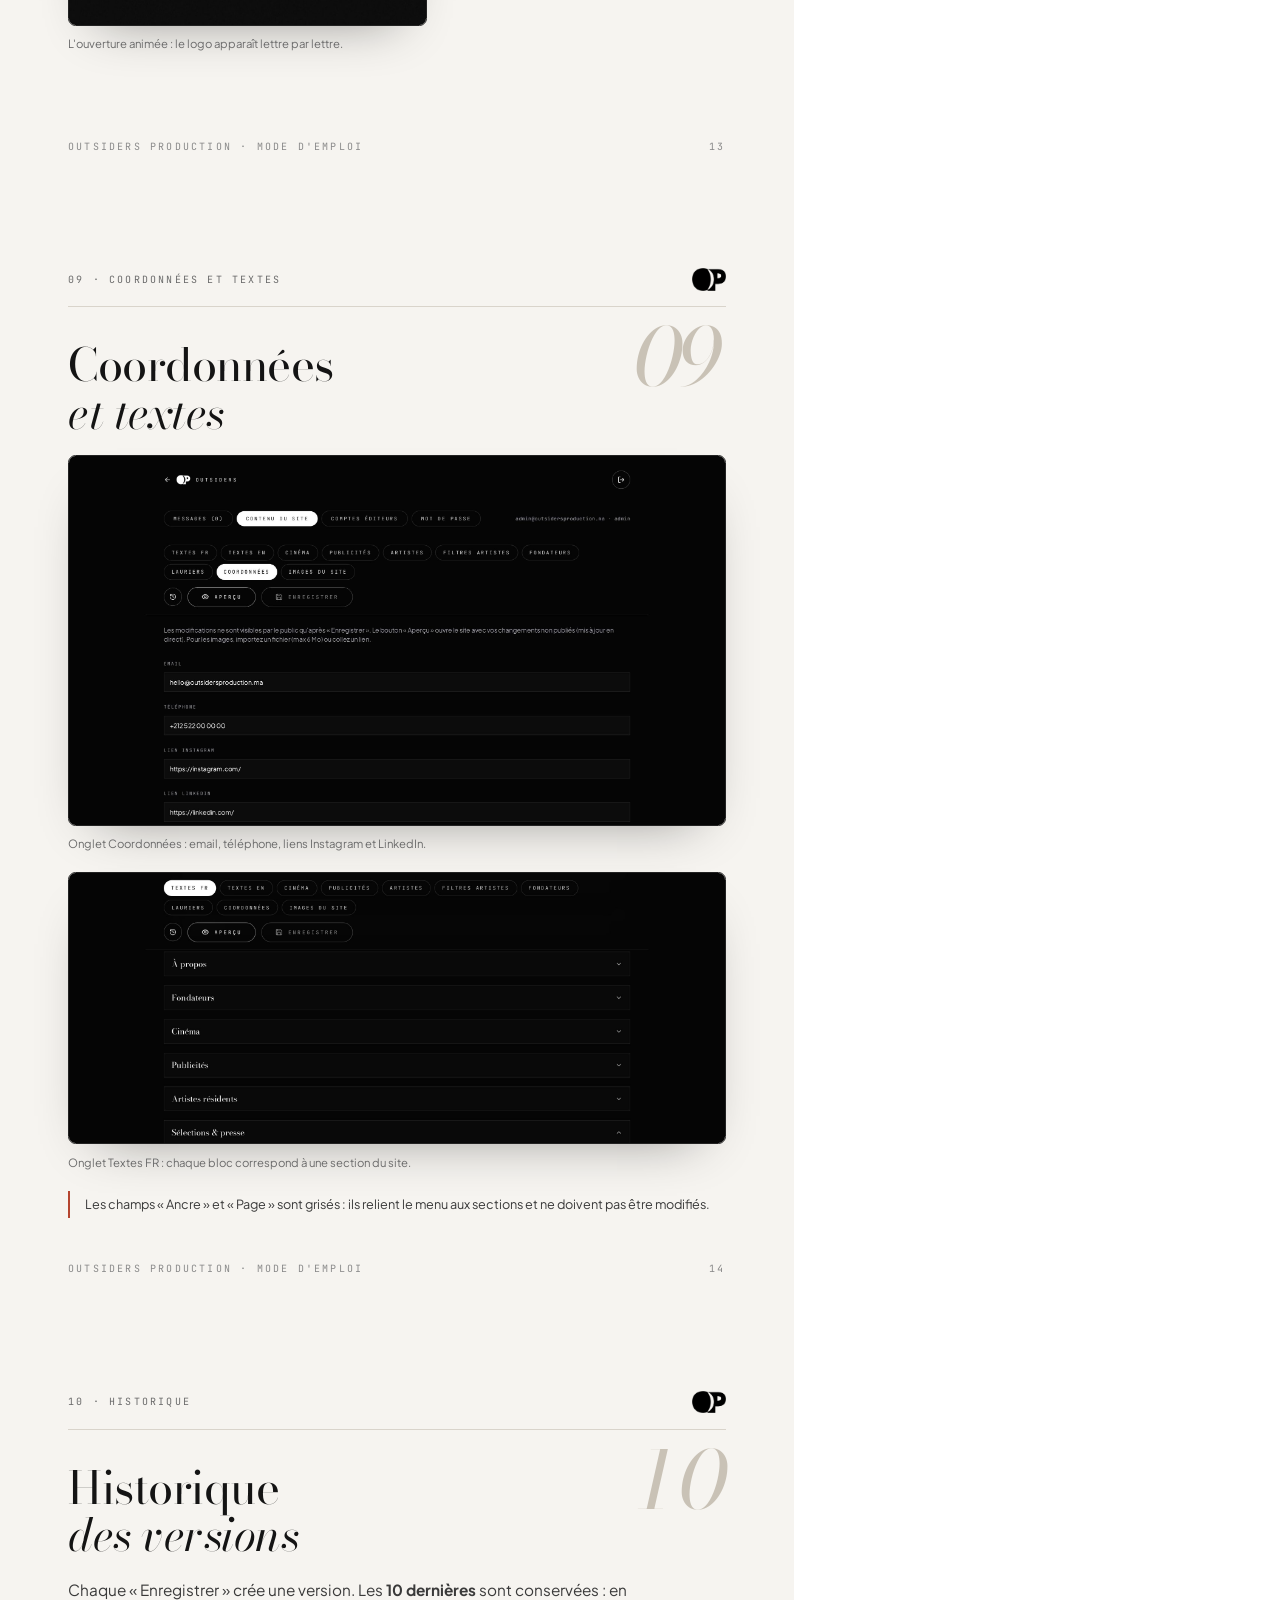
==== commit 0f624899: "## Mode d'emploi PDF mis à jour (23 pages) - J'ai ajouté une nouvelle section 13 avec de vraies capt" ====
--- a/docs/guide/guide.html
+++ b/docs/guide/guide.html
@@ -88,7 +88,8 @@
     <li><span>10 — Historique des versions</span><span>p. 15</span></li>
     <li><span>11 — Messages, comptes éditeurs, mot de passe</span><span>p. 16</span></li>
     <li><span>12 — Procédure : vidéos AI Studio et The Voice Room</span><span>p. 18</span></li>
-    <li><span>13 — Bonnes pratiques et questions fréquentes</span><span>p. 21</span></li>
+    <li><span>13 — Ordre de l'accueil, bande-annonce, recherche Cinéma</span><span>p. 21</span></li>
+    <li><span>14 — Bonnes pratiques et questions fréquentes</span><span>p. 23</span></li>
   </ul>
   <div class="foot mono"><span>Outsiders Production</span><span>02</span></div>
 </section>
@@ -170,7 +171,7 @@
 
 <section class="page">
   <div class="head mono"><span>04 · Les champs d'un film</span><img src="../../frontend/public/logo-mark.png" alt="" /></div>
-  <figure style="margin-top:0"><img src="shots/05_film_detail.jpg" alt="" style="max-height:72mm" /><figcaption>Fiche d'un film existant : affiche, lien, type, synopsis.</figcaption></figure>
+  <figure style="margin-top:0"><img src="shots/05_film_detail.jpg" alt="" style="max-height:62mm" /><figcaption>Fiche d'un film existant : affiche, lien, type, synopsis.</figcaption></figure>
   <table>
     <tr><th>Champ</th><th>À saisir</th></tr>
     <tr><td>Titre · Année · Réalisation</td><td>Le titre tel qu'il doit apparaître, l'année de sortie, le ou les réalisateurs.</td></tr>
@@ -179,6 +180,7 @@
     <tr><td>Type FR / EN</td><td>Ex. « Long métrage · Fiction » et « Feature · Fiction ».</td></tr>
     <tr><td>Synopsis FR / EN</td><td>2 à 4 phrases dans chaque langue.</td></tr>
     <tr><td>Festivals</td><td>Une ligne par sélection, ex. « Berlinale · Panorama ». + Ajouter pour une ligne de plus.</td></tr>
+    <tr><td>Bande-annonce</td><td>Lien YouTube, Vimeo ou .mp4, lu directement dans la fiche du film (voir p. 22).</td></tr>
   </table>
   <figure><img src="shots/22_site_films.jpg" alt="" style="max-height:58mm" /><figcaption>La page Cinéma : grille d'affiches filtrée par type (début du champ « Type »). L'accueil montre les 6 premiers films + « Voir tous les films ». Publicités : même principe, filtrées par client.</figcaption></figure>
   <div class="foot mono"><span>Outsiders Production · Mode d'emploi</span><span>07</span></div>
@@ -380,10 +382,45 @@
   <div class="foot mono"><span>Outsiders Production · Mode d'emploi</span><span>20</span></div>
 </section>
 
-<!-- 13 FAQ -->
-<section class="page">
-  <div class="head mono"><span>13 · Bonnes pratiques</span><img src="../../frontend/public/logo-mark.png" alt="" /></div>
+<!-- 13 NOUVEAUTES -->
+<section class="page">
+  <div class="head mono"><span>13 · Ordre de l'accueil</span><img src="../../frontend/public/logo-mark.png" alt="" /></div>
   <span class="num">13</span>
+  <h1>Ordre<br /><em>de l'accueil</em></h1>
+  <p class="lead">Choisissez l'ordre des sections de la page d'accueil et masquez celles que vous ne voulez pas montrer pour le moment.</p>
+  <ol class="steps">
+    <li>Onglet <span class="kbd">Ordre de l'accueil</span>.</li>
+    <li>Glissez une ligne vers le haut ou le bas (ou utilisez les flèches ⌃ ⌄).</li>
+    <li>Cliquez sur l'<b>œil</b> pour masquer une section : elle apparaît barrée et disparaît du site, sans rien perdre de son contenu. Recliquez pour la réafficher.</li>
+    <li>Aperçu, puis Enregistrer.</li>
+  </ol>
+  <figure><img src="shots/30_home_order.jpg" alt="" /><figcaption>Ici, « Fondateurs » est masqué et « Sélections &amp; presse » est remonté avant « À découvrir ».</figcaption></figure>
+  <div class="warn">L'ouverture (titre et bandeau défilant) reste toujours en haut, et le Contact ne peut pas être masqué. Si vous masquez une section reliée au menu (ex. À propos), pensez à l'éviter dans le menu.</div>
+  <div class="foot mono"><span>Outsiders Production · Mode d'emploi</span><span>21</span></div>
+</section>
+
+<section class="page">
+  <div class="head mono"><span>13 · Bande-annonce et recherche</span><img src="../../frontend/public/logo-mark.png" alt="" /></div>
+  <h2 style="margin-top:0">Ajouter la bande-annonce d'un film</h2>
+  <ol class="steps">
+    <li>Onglet <span class="kbd">Cinéma</span>, ouvrez la fiche du film.</li>
+    <li>Collez le lien YouTube, Vimeo ou .mp4 dans <b>Bande-annonce</b> (en bas de la fiche), puis Enregistrer.</li>
+    <li>Sur le site, la fiche du film affiche un bloc « Bande-annonce » au-dessus du lien Netflix ; elle se lit sur place. Sans lien, le bloc n'apparaît pas.</li>
+  </ol>
+  <div class="two">
+    <figure><img src="shots/31_trailer_admin.jpg" alt="" /><figcaption>Le champ Bande-annonce dans l'admin.</figcaption></figure>
+    <figure><img src="shots/33_film_trailer.jpg" alt="" /><figcaption>La bande-annonce dans la fiche du film.</figcaption></figure>
+  </div>
+  <h2>La recherche et le tri de la page Cinéma</h2>
+  <p>Rien à régler : les visiteurs cherchent un <b>titre</b> ou un <b>réalisateur</b> (accents et majuscules ignorés) et trient par <b>Sélection</b> (votre ordre dans l'admin), <b>Plus récents</b> ou <b>Plus anciens</b> (champ Année). Les filtres par type se créent à partir du début du champ « Type » : écrivez-le toujours de la même façon (ex. « Long métrage · … »).</p>
+  <figure><img src="shots/32_cinema_search.jpg" alt="" style="max-height:62mm" /><figcaption>Recherche, tri et filtres sur la page Cinéma.</figcaption></figure>
+  <div class="foot mono"><span>Outsiders Production · Mode d'emploi</span><span>22</span></div>
+</section>
+
+<!-- 14 FAQ -->
+<section class="page">
+  <div class="head mono"><span>14 · Bonnes pratiques</span><img src="../../frontend/public/logo-mark.png" alt="" /></div>
+  <span class="num">14</span>
   <h1>Bonnes pratiques</h1>
   <table style="margin-top:8mm">
     <tr><th>Question</th><th>Réponse</th></tr>
@@ -392,10 +429,10 @@
     <tr><td>Le texte anglais n'a pas changé</td><td>Chaque langue se modifie séparément : Textes FR et Textes EN, ou les champs Français / Anglais d'une fiche.</td></tr>
     <tr><td>J'ai supprimé un film par erreur</td><td>Avant d'enregistrer : flèche « annuler ». Après : Historique → Restaurer.</td></tr>
     <tr><td>Une vidéo ne se lit pas</td><td>Vérifiez que le lien YouTube ou Vimeo est public (ou non répertorié) et que l'intégration est autorisée. Les liens Netflix s'ouvrent toujours dans un nouvel onglet.</td></tr>
-    <tr><td>L'ordre d'affichage</td><td>Celui de la liste dans l'admin : glissez avec la poignée ⋮⋮.</td></tr>
+    <tr><td>L'ordre d'affichage</td><td>Dans chaque liste : celui de l'admin (poignée ⋮⋮). Pour les sections de l'accueil : onglet « Ordre de l'accueil ».</td></tr>
   </table>
   <div class="tip" style="margin-top:10mm"><span class="mono">À retenir</span><b>Modifier → Aperçu → Enregistrer.</b> Tant que vous n'avez pas enregistré, le site public ne change pas. Et l'historique garde toujours vos 10 dernières versions.</div>
-  <div class="foot mono"><span>Outsiders Production · Mode d'emploi</span><span>21</span></div>
+  <div class="foot mono"><span>Outsiders Production · Mode d'emploi</span><span>23</span></div>
 </section>
 
 </body>
